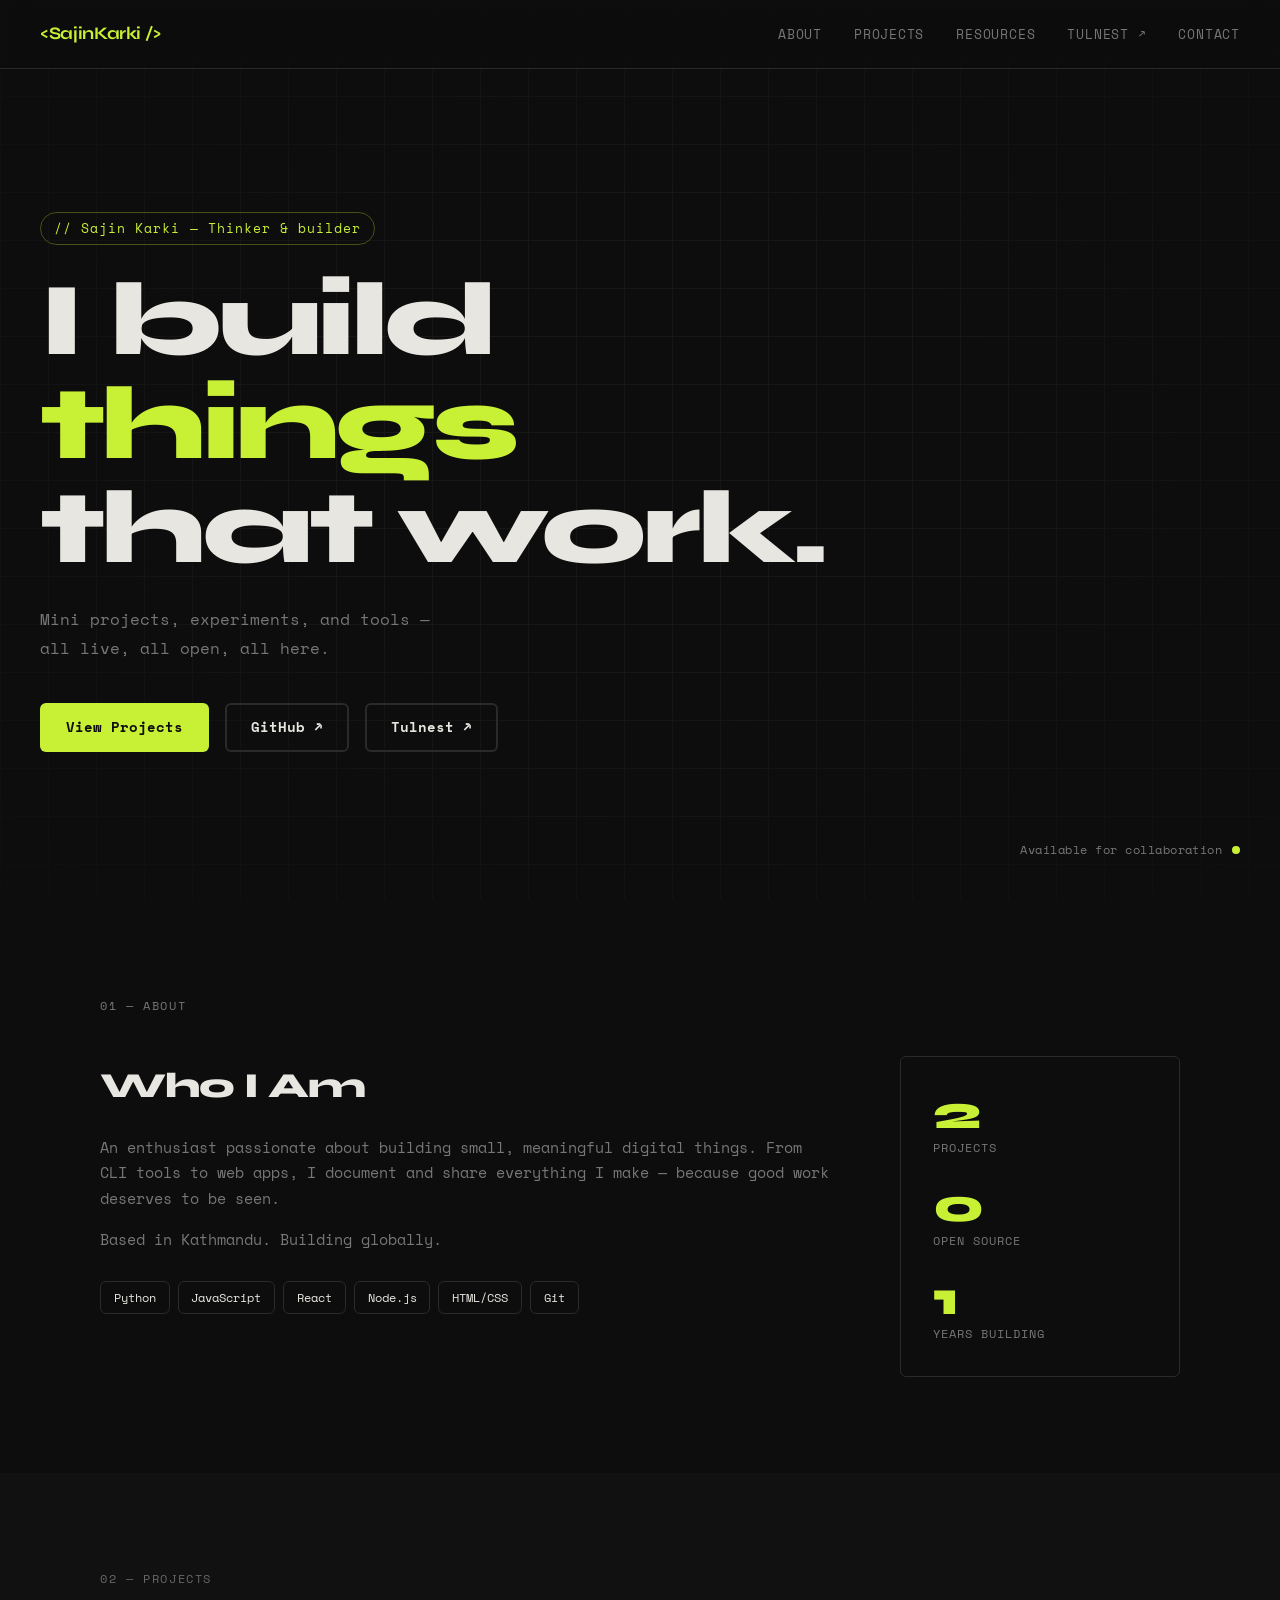
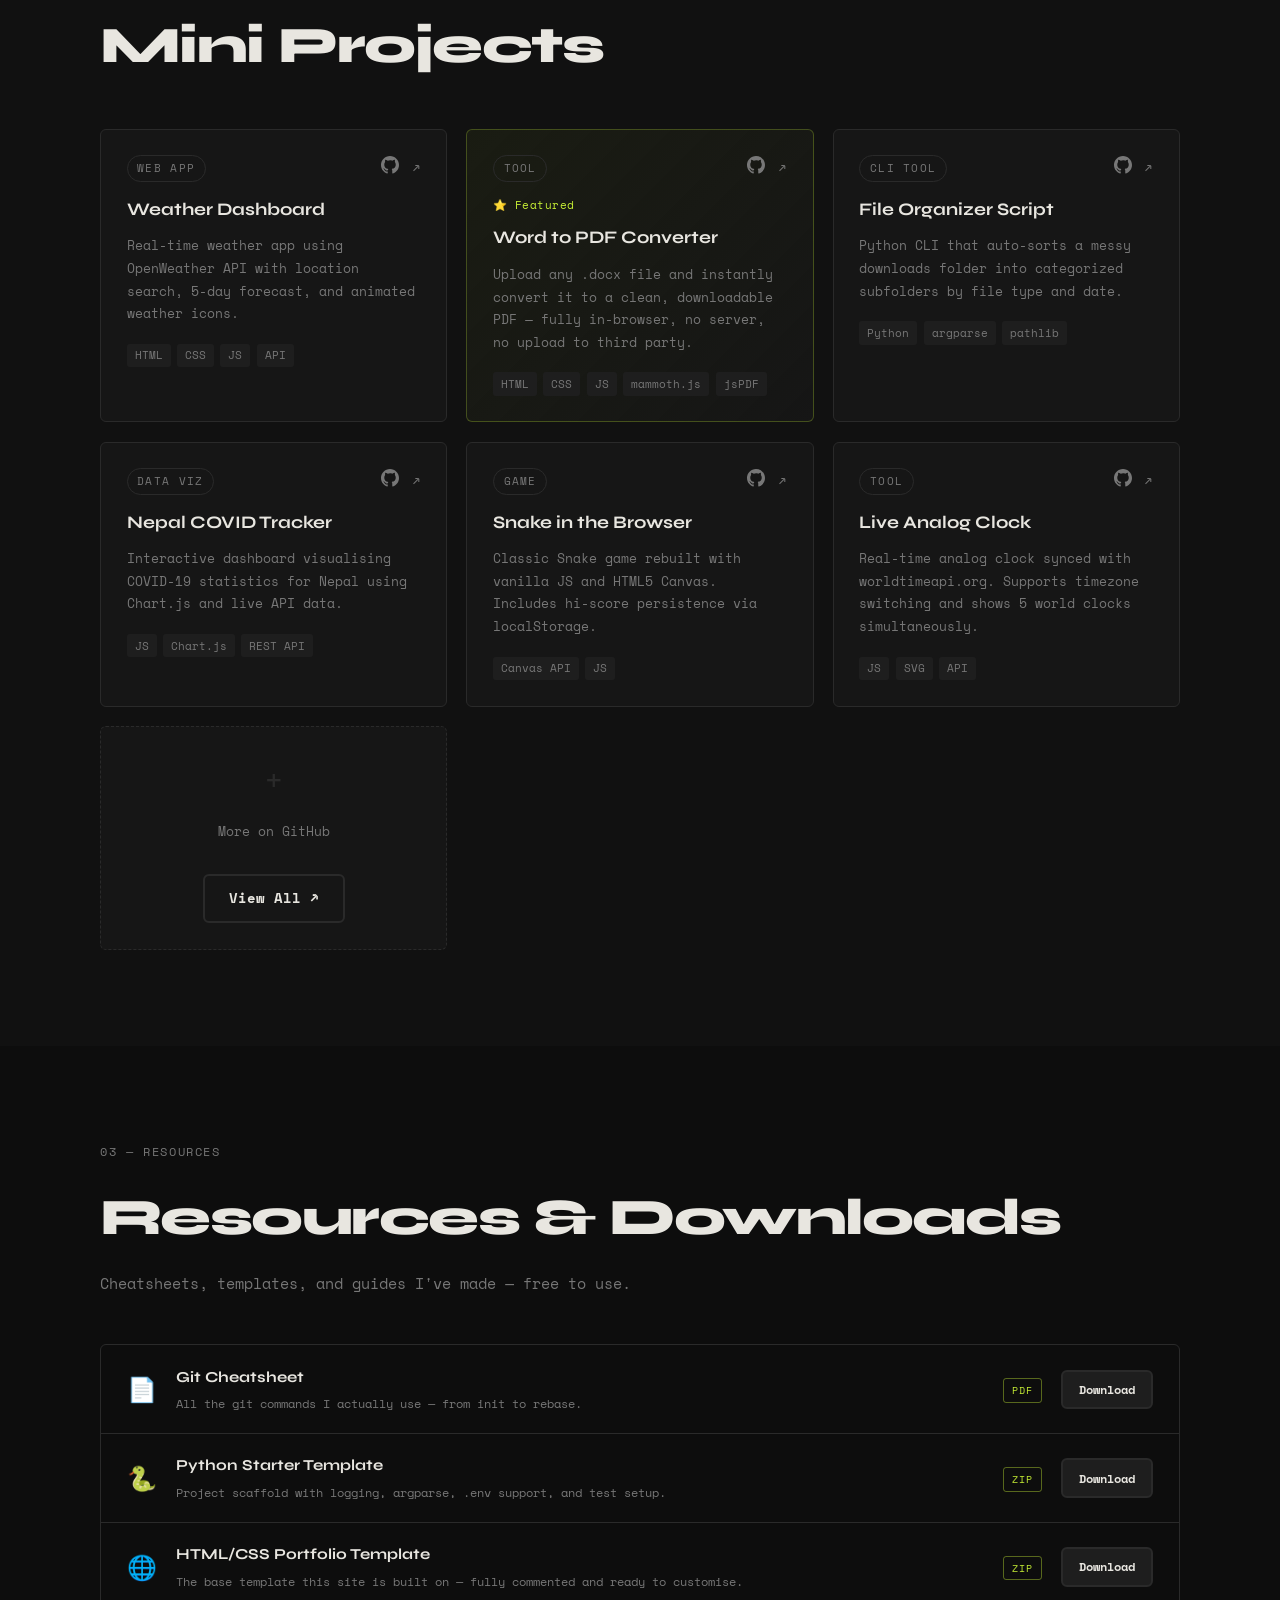
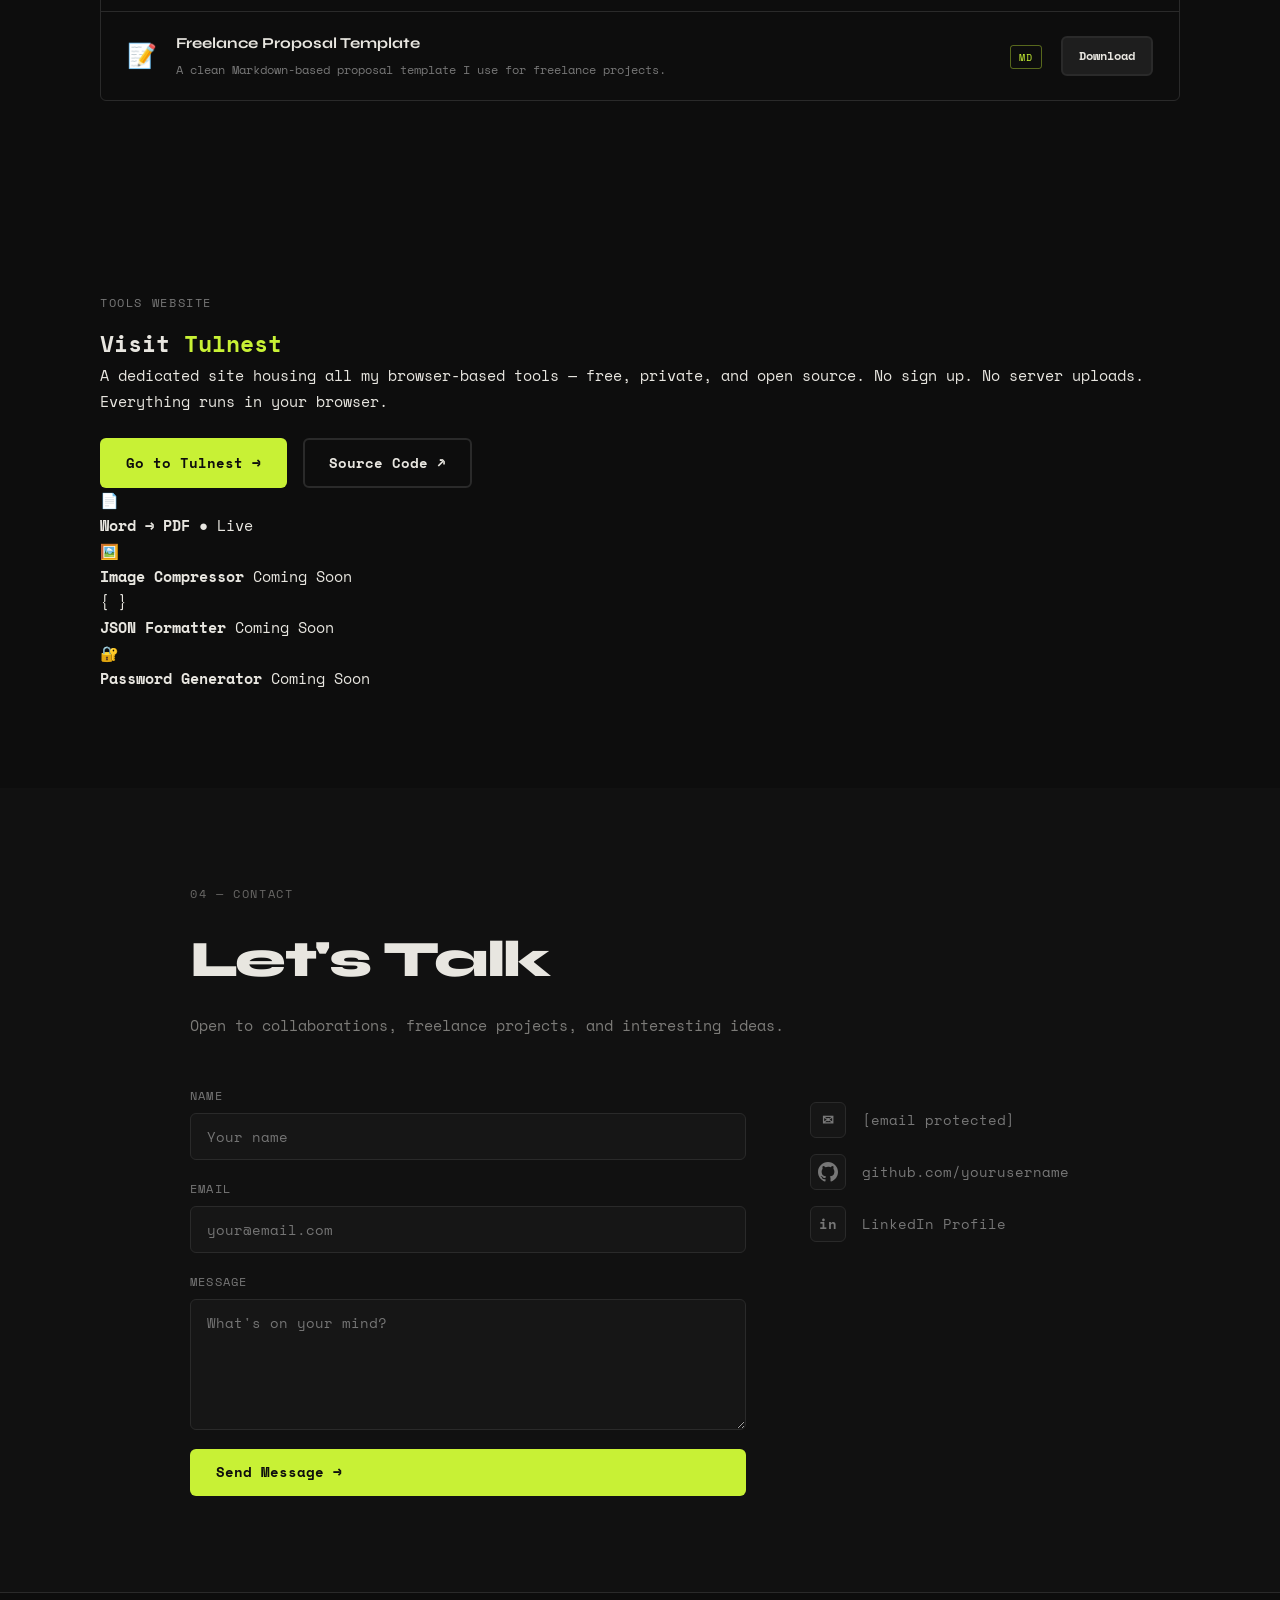
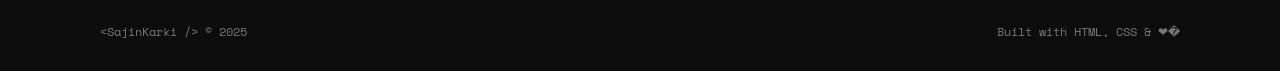
==== index.html @ 286d088d "Minor link fixes" ====
<!DOCTYPE html>
<html lang="en">
<head>
  <meta charset="UTF-8" />
  <meta name="viewport" content="width=device-width, initial-scale=1.0"/>
  <title>Sajin Karki — Dev Portfolio</title>
  <link rel="stylesheet" href="style.css"/>
  <link href="https://fonts.googleapis.com/css2?family=Space+Mono:ital,wght@0,400;0,700;1,400&family=Syne:wght@400;600;700;800&display=swap" rel="stylesheet"/>
</head>
<body>

  <!-- NAV -->
  <nav class="nav">
    <div class="nav-logo">&lt;SajinKarki /&gt;</div>
    <ul class="nav-links">
      <li><a href="#about">About</a></li>
      <li><a href="#projects">Projects</a></li>
      <li><a href="#resources">Resources</a></li>
      <li><a href="https://sajinkarki.github.io/tulnest" target="_blank">Tulnest ↗</a></li>
      <li><a href="#contact">Contact</a></li>
    </ul>
    <button class="nav-toggle" aria-label="Toggle menu">☰</button>
  </nav>

  <!-- HERO -->
  <section class="hero" id="home">
    <div class="hero-grid-bg"></div>
    <div class="hero-content">
      <span class="hero-tag">// Sajin Karki — Thinker & builder</span>
      <h1 class="hero-title">
        I build<br/>
        <span class="accent">things</span><br/>
        that work.
      </h1>
      <p class="hero-sub">
        Mini projects, experiments, and tools —<br/>
        all live, all open, all here.
      </p>
      <div class="hero-cta">
        <a href="#projects" class="btn btn-primary">View Projects</a>
        <a href="https://github.com/sajinkarki" class="btn btn-ghost" target="_blank">GitHub ↗</a>
        <a href="https://sajinkarki.github.io/tulnest" class="btn btn-ghost" target="_blank">Tulnest ↗</a>
      </div>
    </div>
    <div class="hero-badge">
      <span>Available for collaboration</span>
      <span class="dot"></span>
    </div>
  </section>

  <!-- ABOUT -->
  <section class="section" id="about">
    <div class="container">
      <div class="section-label">01 — About</div>
      <div class="about-grid">
        <div class="about-text">
          <h2>Who I Am</h2>
          <p>
            An enthusiast passionate about building small, meaningful digital things.
            From CLI tools to web apps, I document and share everything I make —
            because good work deserves to be seen.
          </p>
          <p>
            Based in Kathmandu. Building globally.
          </p>
          <div class="stack-tags">
            <span>Python</span><span>JavaScript</span><span>React</span>
            <span>Node.js</span><span>HTML/CSS</span><span>Git</span>
          </div>
        </div>
        <div class="about-stats">
          <div class="stat"><span class="stat-num" data-target="12">2</span><span>Projects</span></div>
          <div class="stat"><span class="stat-num" data-target="5">0</span><span>Open Source</span></div>
          <div class="stat"><span class="stat-num" data-target="3">1</span><span>Years Building</span></div>
        </div>
      </div>
    </div>
  </section>

  <!-- PROJECTS -->
  <section class="section section-dark" id="projects">
    <div class="container">
      <div class="section-label light">02 — Projects</div>
      <h2 class="section-title light">Mini Projects</h2>
      <div class="projects-grid">

        <!-- Weather Dashboard -->
        <div class="project-card">
          <div class="project-header">
            <span class="project-type">Web App</span>
            <div class="project-links">
              <a href="https://github.com/sajinkarki/weather-dashboard" title="GitHub" target="_blank">
                <svg width="18" height="18" fill="currentColor" viewBox="0 0 24 24"><path d="M12 0C5.37 0 0 5.37 0 12c0 5.3 3.438 9.8 8.205 11.385.6.113.82-.258.82-.577v-2.234c-3.338.726-4.033-1.416-4.033-1.416-.546-1.387-1.333-1.756-1.333-1.756-1.089-.745.083-.729.083-.729 1.205.084 1.839 1.237 1.839 1.237 1.07 1.834 2.807 1.304 3.492.997.107-.775.418-1.305.762-1.604-2.665-.305-5.467-1.334-5.467-5.931 0-1.311.469-2.381 1.236-3.221-.124-.303-.535-1.524.117-3.176 0 0 1.008-.322 3.301 1.23A11.509 11.509 0 0112 5.803c1.02.005 2.047.138 3.006.404 2.291-1.552 3.297-1.23 3.297-1.23.653 1.653.242 2.874.118 3.176.77.84 1.235 1.91 1.235 3.221 0 4.609-2.807 5.624-5.479 5.921.43.372.823 1.102.823 2.222v3.293c0 .319.192.694.801.576C20.566 21.797 24 17.3 24 12c0-6.63-5.373-12-12-12z"/></svg>
              </a>
              <a href="https://sajinkarki.github.io/tulnest/tools/weather-dashboard/" title="Live Demo on Tulnest" target="_blank">↗</a>
            </div>
          </div>
          <h3>Weather Dashboard</h3>
          <p>Real-time weather app using OpenWeather API with location search, 5-day forecast, and animated weather icons.</p>
          <div class="project-tech"><span>HTML</span><span>CSS</span><span>JS</span><span>API</span></div>
        </div>

        <!-- Word to PDF — Featured -->
        <div class="project-card featured">
          <div class="project-header">
            <span class="project-type">Tool</span>
            <div class="project-links">
              <a href="https://github.com/sajinkarki/tulnest" title="GitHub" target="_blank">
                <svg width="18" height="18" fill="currentColor" viewBox="0 0 24 24"><path d="M12 0C5.37 0 0 5.37 0 12c0 5.3 3.438 9.8 8.205 11.385.6.113.82-.258.82-.577v-2.234c-3.338.726-4.033-1.416-4.033-1.416-.546-1.387-1.333-1.756-1.333-1.756-1.089-.745.083-.729.083-.729 1.205.084 1.839 1.237 1.839 1.237 1.07 1.834 2.807 1.304 3.492.997.107-.775.418-1.305.762-1.604-2.665-.305-5.467-1.334-5.467-5.931 0-1.311.469-2.381 1.236-3.221-.124-.303-.535-1.524.117-3.176 0 0 1.008-.322 3.301 1.23A11.509 11.509 0 0112 5.803c1.02.005 2.047.138 3.006.404 2.291-1.552 3.297-1.23 3.297-1.23.653 1.653.242 2.874.118 3.176.77.84 1.235 1.91 1.235 3.221 0 4.609-2.807 5.624-5.479 5.921.43.372.823 1.102.823 2.222v3.293c0 .319.192.694.801.576C20.566 21.797 24 17.3 24 12c0-6.63-5.373-12-12-12z"/></svg>
              </a>
              <a href="https://sajinkarki.github.io/tulnest/tools/word-to-pdf/" title="Live Demo on Tulnest" target="_blank">↗</a>
            </div>
          </div>
          <div class="featured-badge">⭐ Featured</div>
          <h3>Word to PDF Converter</h3>
          <p>Upload any .docx file and instantly convert it to a clean, downloadable PDF — fully in-browser, no server, no upload to third party.</p>
          <div class="project-tech"><span>HTML</span><span>CSS</span><span>JS</span><span>mammoth.js</span><span>jsPDF</span></div>
        </div>

        <!-- File Organizer -->
        <div class="project-card">
          <div class="project-header">
            <span class="project-type">CLI Tool</span>
            <div class="project-links">
              <a href="https://github.com/sajinkarki/file-organizer" title="GitHub" target="_blank">
                <svg width="18" height="18" fill="currentColor" viewBox="0 0 24 24"><path d="M12 0C5.37 0 0 5.37 0 12c0 5.3 3.438 9.8 8.205 11.385.6.113.82-.258.82-.577v-2.234c-3.338.726-4.033-1.416-4.033-1.416-.546-1.387-1.333-1.756-1.333-1.756-1.089-.745.083-.729.083-.729 1.205.084 1.839 1.237 1.839 1.237 1.07 1.834 2.807 1.304 3.492.997.107-.775.418-1.305.762-1.604-2.665-.305-5.467-1.334-5.467-5.931 0-1.311.469-2.381 1.236-3.221-.124-.303-.535-1.524.117-3.176 0 0 1.008-.322 3.301 1.23A11.509 11.509 0 0112 5.803c1.02.005 2.047.138 3.006.404 2.291-1.552 3.297-1.23 3.297-1.23.653 1.653.242 2.874.118 3.176.77.84 1.235 1.91 1.235 3.221 0 4.609-2.807 5.624-5.479 5.921.43.372.823 1.102.823 2.222v3.293c0 .319.192.694.801.576C20.566 21.797 24 17.3 24 12c0-6.63-5.373-12-12-12z"/></svg>
              </a>
              <a href="https://github.com/sajinkarki/file-organizer" title="View on GitHub" target="_blank">↗</a>
            </div>
          </div>
          <h3>File Organizer Script</h3>
          <p>Python CLI that auto-sorts a messy downloads folder into categorized subfolders by file type and date.</p>
          <div class="project-tech"><span>Python</span><span>argparse</span><span>pathlib</span></div>
        </div>

        <!-- Nepal COVID Tracker -->
        <div class="project-card">
          <div class="project-header">
            <span class="project-type">Data Viz</span>
            <div class="project-links">
              <a href="https://github.com/sajinkarki/nepal-covid-tracker" title="GitHub" target="_blank">
                <svg width="18" height="18" fill="currentColor" viewBox="0 0 24 24"><path d="M12 0C5.37 0 0 5.37 0 12c0 5.3 3.438 9.8 8.205 11.385.6.113.82-.258.82-.577v-2.234c-3.338.726-4.033-1.416-4.033-1.416-.546-1.387-1.333-1.756-1.333-1.756-1.089-.745.083-.729.083-.729 1.205.084 1.839 1.237 1.839 1.237 1.07 1.834 2.807 1.304 3.492.997.107-.775.418-1.305.762-1.604-2.665-.305-5.467-1.334-5.467-5.931 0-1.311.469-2.381 1.236-3.221-.124-.303-.535-1.524.117-3.176 0 0 1.008-.322 3.301 1.23A11.509 11.509 0 0112 5.803c1.02.005 2.047.138 3.006.404 2.291-1.552 3.297-1.23 3.297-1.23.653 1.653.242 2.874.118 3.176.77.84 1.235 1.91 1.235 3.221 0 4.609-2.807 5.624-5.479 5.921.43.372.823 1.102.823 2.222v3.293c0 .319.192.694.801.576C20.566 21.797 24 17.3 24 12c0-6.63-5.373-12-12-12z"/></svg>
              </a>
              <a href="https://sajinkarki.github.io/tulnest/tools/nepal-covid-tracker/" title="Live Demo on Tulnest" target="_blank">↗</a>
            </div>
          </div>
          <h3>Nepal COVID Tracker</h3>
          <p>Interactive dashboard visualising COVID-19 statistics for Nepal using Chart.js and live API data.</p>
          <div class="project-tech"><span>JS</span><span>Chart.js</span><span>REST API</span></div>
        </div>

        <!-- Snake Game -->
        <div class="project-card">
          <div class="project-header">
            <span class="project-type">Game</span>
            <div class="project-links">
              <a href="https://github.com/sajinkarki/snake-game" title="GitHub" target="_blank">
                <svg width="18" height="18" fill="currentColor" viewBox="0 0 24 24"><path d="M12 0C5.37 0 0 5.37 0 12c0 5.3 3.438 9.8 8.205 11.385.6.113.82-.258.82-.577v-2.234c-3.338.726-4.033-1.416-4.033-1.416-.546-1.387-1.333-1.756-1.333-1.756-1.089-.745.083-.729.083-.729 1.205.084 1.839 1.237 1.839 1.237 1.07 1.834 2.807 1.304 3.492.997.107-.775.418-1.305.762-1.604-2.665-.305-5.467-1.334-5.467-5.931 0-1.311.469-2.381 1.236-3.221-.124-.303-.535-1.524.117-3.176 0 0 1.008-.322 3.301 1.23A11.509 11.509 0 0112 5.803c1.02.005 2.047.138 3.006.404 2.291-1.552 3.297-1.23 3.297-1.23.653 1.653.242 2.874.118 3.176.77.84 1.235 1.91 1.235 3.221 0 4.609-2.807 5.624-5.479 5.921.43.372.823 1.102.823 2.222v3.293c0 .319.192.694.801.576C20.566 21.797 24 17.3 24 12c0-6.63-5.373-12-12-12z"/></svg>
              </a>
              <a href="https://sajinkarki.github.io/tulnest/tools/snake-game/" title="Play on Tulnest" target="_blank">↗</a>
            </div>
          </div>
          <h3>Snake in the Browser</h3>
          <p>Classic Snake game rebuilt with vanilla JS and HTML5 Canvas. Includes hi-score persistence via localStorage.</p>
          <div class="project-tech"><span>Canvas API</span><span>JS</span></div>
        </div>

        <!-- Live Clock -->
        <div class="project-card">
          <div class="project-header">
            <span class="project-type">Tool</span>
            <div class="project-links">
              <a href="https://github.com/sajinkarki/tulnest" title="GitHub" target="_blank">
                <svg width="18" height="18" fill="currentColor" viewBox="0 0 24 24"><path d="M12 0C5.37 0 0 5.37 0 12c0 5.3 3.438 9.8 8.205 11.385.6.113.82-.258.82-.577v-2.234c-3.338.726-4.033-1.416-4.033-1.416-.546-1.387-1.333-1.756-1.333-1.756-1.089-.745.083-.729.083-.729 1.205.084 1.839 1.237 1.839 1.237 1.07 1.834 2.807 1.304 3.492.997.107-.775.418-1.305.762-1.604-2.665-.305-5.467-1.334-5.467-5.931 0-1.311.469-2.381 1.236-3.221-.124-.303-.535-1.524.117-3.176 0 0 1.008-.322 3.301 1.23A11.509 11.509 0 0112 5.803c1.02.005 2.047.138 3.006.404 2.291-1.552 3.297-1.23 3.297-1.23.653 1.653.242 2.874.118 3.176.77.84 1.235 1.91 1.235 3.221 0 4.609-2.807 5.624-5.479 5.921.43.372.823 1.102.823 2.222v3.293c0 .319.192.694.801.576C20.566 21.797 24 17.3 24 12c0-6.63-5.373-12-12-12z"/></svg>
              </a>
              <a href="https://sajinkarki.github.io/tulnest/tools/live-clock/" title="Live Demo on Tulnest" target="_blank">↗</a>
            </div>
          </div>
          <h3>Live Analog Clock</h3>
          <p>Real-time analog clock synced with worldtimeapi.org. Supports timezone switching and shows 5 world clocks simultaneously.</p>
          <div class="project-tech"><span>JS</span><span>SVG</span><span>API</span></div>
        </div>

        <!-- More on GitHub -->
        <div class="project-card add-card">
          <span>+</span>
          <p>More on GitHub</p>
          <a href="https://github.com/sajinkarki" class="btn btn-ghost" target="_blank">View All ↗</a>
        </div>

      </div>
    </div>
  </section>

  <!-- RESOURCES -->
  <section class="section" id="resources">
    <div class="container">
      <div class="section-label">03 — Resources</div>
      <h2 class="section-title">Resources & Downloads</h2>
      <p class="section-desc">Cheatsheets, templates, and guides I've made — free to use.</p>
      <div class="resources-list">

        <div class="resource-row">
          <div class="resource-icon">📄</div>
          <div class="resource-info">
            <h4>Git Cheatsheet</h4>
            <p>All the git commands I actually use — from init to rebase.</p>
          </div>
          <div class="resource-meta"><span class="badge">PDF</span></div>
          <a href="resources/git-cheatsheet.pdf" class="btn btn-sm" download>Download</a>
        </div>

        <div class="resource-row">
          <div class="resource-icon">🐍</div>
          <div class="resource-info">
            <h4>Python Starter Template</h4>
            <p>Project scaffold with logging, argparse, .env support, and test setup.</p>
          </div>
          <div class="resource-meta"><span class="badge">ZIP</span></div>
          <a href="resources/python-starter.zip" class="btn btn-sm" download>Download</a>
        </div>

        <div class="resource-row">
          <div class="resource-icon">🌐</div>
          <div class="resource-info">
            <h4>HTML/CSS Portfolio Template</h4>
            <p>The base template this site is built on — fully commented and ready to customise.</p>
          </div>
          <div class="resource-meta"><span class="badge">ZIP</span></div>
          <a href="resources/portfolio-template.zip" class="btn btn-sm" download>Download</a>
        </div>

        <div class="resource-row">
          <div class="resource-icon">📝</div>
          <div class="resource-info">
            <h4>Freelance Proposal Template</h4>
            <p>A clean Markdown-based proposal template I use for freelance projects.</p>
          </div>
          <div class="resource-meta"><span class="badge">MD</span></div>
          <a href="resources/proposal-template.md" class="btn btn-sm" download>Download</a>
        </div>

      </div>
    </div>
  </section>

  <!-- TULNEST BANNER -->
  <section class="section tulnest-banner">
    <div class="container">
      <div class="tulnest-inner">
        <div class="tulnest-text">
          <div class="section-label">Tools Website</div>
          <h2>Visit <span class="accent">Tulnest</span></h2>
          <p>A dedicated site housing all my browser-based tools — free, private, and open source. No sign up. No server uploads. Everything runs in your browser.</p>
          <div style="display:flex; gap:1rem; flex-wrap:wrap; margin-top:1.5rem;">
            <a href="https://sajinkarki.github.io/tulnest" class="btn btn-primary" target="_blank">Go to Tulnest →</a>
            <a href="https://github.com/sajinkarki/tulnest" class="btn btn-ghost" target="_blank">Source Code ↗</a>
          </div>
        </div>
        <div class="tulnest-tools">
          <div class="mini-tool-card live">
            <span>📄</span>
            <div>
              <strong>Word → PDF</strong>
              <span class="live-dot">● Live</span>
            </div>
          </div>
          <div class="mini-tool-card soon">
            <span>🖼️</span>
            <div>
              <strong>Image Compressor</strong>
              <span class="soon-dot">Coming Soon</span>
            </div>
          </div>
          <div class="mini-tool-card soon">
            <span>{ }</span>
            <div>
              <strong>JSON Formatter</strong>
              <span class="soon-dot">Coming Soon</span>
            </div>
          </div>
          <div class="mini-tool-card soon">
            <span>🔐</span>
            <div>
              <strong>Password Generator</strong>
              <span class="soon-dot">Coming Soon</span>
            </div>
          </div>
        </div>
      </div>
    </div>
  </section>

  <!-- CONTACT -->

  <section class="section section-dark" id="contact">
    <div class="container contact-wrap">
      <div class="section-label light">04 — Contact</div>
      <h2 class="section-title light">Let's Talk</h2>
      <p class="section-desc light">Open to collaborations, freelance projects, and interesting ideas.</p>
      <div class="contact-grid">
        <form class="contact-form" action="https://formspree.io/f/xkoqkopp" method="POST" id="contactForm">
          <input type="hidden" name="_subject" value="New message from Sajin Karki's Portfolio" />
          <div class="form-group">
            <label>Name</label>
            <input type="text" name="name" placeholder="Your name" required />
          </div>
          <div class="form-group">
            <label>Email</label>
            <input type="email" name="email" placeholder="your@email.com" required />
          </div>
          <div class="form-group">
            <label>Message</label>
            <textarea rows="5" name="message" placeholder="What's on your mind?" required></textarea>
          </div>
          <button type="submit" class="btn btn-primary">Send Message →</button>
        </form>
        <div class="contact-links">
          <a href="/cdn-cgi/l/email-protection#91e8fee4d1f4e9f0fce1fdf4bff2fefc" class="contact-link">
            <span class="contact-link-icon">✉</span>
            <span><span class="__cf_email__" data-cfemail="6b12041e2b0e130a061b070e45080406">[email&#160;protected]</span></span>
          </a>
          <a href="https://github.com/yourusername" class="contact-link" target="_blank">
            <span class="contact-link-icon">
              <svg width="20" height="20" fill="currentColor" viewBox="0 0 24 24"><path d="M12 0C5.37 0 0 5.37 0 12c0 5.3 3.438 9.8 8.205 11.385.6.113.82-.258.82-.577v-2.234c-3.338.726-4.033-1.416-4.033-1.416-.546-1.387-1.333-1.756-1.333-1.756-1.089-.745.083-.729.083-.729 1.205.084 1.839 1.237 1.839 1.237 1.07 1.834 2.807 1.304 3.492.997.107-.775.418-1.305.762-1.604-2.665-.305-5.467-1.334-5.467-5.931 0-1.311.469-2.381 1.236-3.221-.124-.303-.535-1.524.117-3.176 0 0 1.008-.322 3.301 1.23A11.509 11.509 0 0112 5.803c1.02.005 2.047.138 3.006.404 2.291-1.552 3.297-1.23 3.297-1.23.653 1.653.242 2.874.118 3.176.77.84 1.235 1.91 1.235 3.221 0 4.609-2.807 5.624-5.479 5.921.43.372.823 1.102.823 2.222v3.293c0 .319.192.694.801.576C20.566 21.797 24 17.3 24 12c0-6.63-5.373-12-12-12z"/></svg>
            </span>
            <span>github.com/yourusername</span>
          </a>
          <a href="https://linkedin.com/in/yourusername" class="contact-link" target="_blank">
            <span class="contact-link-icon">in</span>
            <span>LinkedIn Profile</span>
          </a>
        </div>
      </div>
    </div>
  </section>

  <!-- FOOTER -->
  <footer class="footer">
    <div class="container footer-inner">
      <span>&lt;SajinKarki /&gt; © 2025</span>
      <span>Built with HTML, CSS & ❤�
---- style.css ----
/* ===========================
   TOKENS & RESET
=========================== */
:root {
  --bg: #0d0d0d;
  --bg2: #111;
  --surface: #161616;
  --surface2: #1e1e1e;
  --border: #2a2a2a;
  --text: #e8e6e0;
  --muted: #777;
  --accent: #c8f135;      /* electric lime */
  --accent2: #f13568;     /* hot pink for contrast */
  --font-display: 'Syne', sans-serif;
  --font-mono: 'Space Mono', monospace;
  --radius: 6px;
  --transition: 0.22s cubic-bezier(0.4, 0, 0.2, 1);
}

*, *::before, *::after { box-sizing: border-box; margin: 0; padding: 0; }

html { scroll-behavior: smooth; }

body {
  background: var(--bg);
  color: var(--text);
  font-family: var(--font-mono);
  font-size: 15px;
  line-height: 1.7;
  overflow-x: hidden;
}

a { color: inherit; text-decoration: none; }
img { max-width: 100%; }

/* ===========================
   NAV
=========================== */
.nav {
  position: fixed; top: 0; left: 0; right: 0; z-index: 100;
  display: flex; align-items: center; justify-content: space-between;
  padding: 1.2rem 2.5rem;
  background: rgba(13,13,13,0.85);
  backdrop-filter: blur(14px);
  border-bottom: 1px solid var(--border);
}

.nav-logo {
  font-family: var(--font-display);
  font-size: 1.1rem;
  font-weight: 700;
  color: var(--accent);
  letter-spacing: -0.02em;
}

.nav-links {
  display: flex; gap: 2rem; list-style: none;
}
.nav-links a {
  font-size: 0.82rem;
  color: var(--muted);
  letter-spacing: 0.06em;
  text-transform: uppercase;
  transition: color var(--transition);
}
.nav-links a:hover { color: var(--accent); }

.nav-toggle {
  display: none;
  background: none; border: none;
  color: var(--text); font-size: 1.4rem; cursor: pointer;
}

/* ===========================
   BUTTONS
=========================== */
.btn {
  display: inline-flex; align-items: center; gap: 0.4rem;
  padding: 0.7rem 1.5rem;
  border-radius: var(--radius);
  font-family: var(--font-mono);
  font-size: 0.85rem;
  font-weight: 700;
  cursor: pointer;
  transition: all var(--transition);
  border: 2px solid transparent;
}

.btn-primary {
  background: var(--accent);
  color: #0d0d0d;
}
.btn-primary:hover {
  background: transparent;
  border-color: var(--accent);
  color: var(--accent);
}

.btn-ghost {
  background: transparent;
  border-color: var(--border);
  color: var(--text);
}
.btn-ghost:hover {
  border-color: var(--accent);
  color: var(--accent);
}

.btn-sm {
  padding: 0.45rem 1rem;
  font-size: 0.78rem;
  background: var(--surface2);
  border-color: var(--border);
  color: var(--text);
}
.btn-sm:hover {
  border-color: var(--accent);
  color: var(--accent);
}

/* ===========================
   HERO
=========================== */
.hero {
  min-height: 100vh;
  display: flex; align-items: center;
  padding: 8rem 2.5rem 4rem;
  position: relative;
  overflow: hidden;
}

.hero-grid-bg {
  position: absolute; inset: 0;
  background-image:
    linear-gradient(var(--border) 1px, transparent 1px),
    linear-gradient(90deg, var(--border) 1px, transparent 1px);
  background-size: 48px 48px;
  opacity: 0.35;
  mask-image: radial-gradient(ellipse 80% 80% at 50% 50%, black 30%, transparent 100%);
}

.hero-content {
  max-width: 800px;
  animation: fadeUp 0.9s ease both;
}

.hero-tag {
  display: inline-block;
  font-size: 0.82rem;
  color: var(--accent);
  letter-spacing: 0.08em;
  margin-bottom: 1.5rem;
  padding: 0.3rem 0.8rem;
  border: 1px solid rgba(200,241,53,0.3);
  border-radius: 999px;
}

.hero-title {
  font-family: var(--font-display);
  font-size: clamp(3rem, 9vw, 6.5rem);
  font-weight: 800;
  line-height: 1.0;
  letter-spacing: -0.04em;
  margin-bottom: 1.5rem;
}

.accent { color: var(--accent); }

.hero-sub {
  font-size: 1rem;
  color: var(--muted);
  margin-bottom: 2.5rem;
  line-height: 1.8;
}

.hero-cta { display: flex; gap: 1rem; flex-wrap: wrap; }

.hero-badge {
  position: absolute; bottom: 2.5rem; right: 2.5rem;
  display: flex; align-items: center; gap: 0.6rem;
  font-size: 0.75rem; color: var(--muted);
  letter-spacing: 0.04em;
  animation: fadeUp 1.2s ease both;
}

.dot {
  width: 8px; height: 8px; border-radius: 50%;
  background: var(--accent);
  animation: pulse 2s infinite;
}

/* ===========================
   SECTIONS
=========================== */
.section { padding: 6rem 2.5rem; }
.section-dark { background: var(--bg2); }
.container { max-width: 1080px; margin: 0 auto; }

.section-label {
  font-size: 0.72rem;
  letter-spacing: 0.14em;
  text-transform: uppercase;
  color: var(--muted);
  margin-bottom: 0.8rem;
}
.section-label.light { color: rgba(232,230,224,0.4); }

.section-title {
  font-family: var(--font-display);
  font-size: clamp(2rem, 5vw, 3.2rem);
  font-weight: 800;
  letter-spacing: -0.03em;
  margin-bottom: 0.6rem;
}
.section-title.light { color: var(--text); }

.section-desc {
  color: var(--muted);
  margin-bottom: 3rem;
}
.section-desc.light { color: rgba(232,230,224,0.5); }

/* ===========================
   ABOUT
=========================== */
.about-grid {
  display: grid;
  grid-template-columns: 1fr 280px;
  gap: 4rem;
  align-items: start;
  margin-top: 2.5rem;
}

.about-text h2 {
  font-family: var(--font-display);
  font-size: 2.2rem; font-weight: 800;
  letter-spacing: -0.03em;
  margin-bottom: 1.2rem;
}

.about-text p {
  color: var(--muted);
  margin-bottom: 1rem;
}

.stack-tags {
  display: flex; flex-wrap: wrap; gap: 0.5rem;
  margin-top: 1.8rem;
}
.stack-tags span {
  padding: 0.3rem 0.8rem;
  border: 1px solid var(--border);
  border-radius: var(--radius);
  font-size: 0.78rem;
  color: var(--text);
  transition: border-color var(--transition), color var(--transition);
}
.stack-tags span:hover { border-color: var(--accent); color: var(--accent); }

.about-stats {
  display: flex; flex-direction: column; gap: 1.5rem;
  padding: 2rem;
  border: 1px solid var(--border);
  border-radius: var(--radius);
}

.stat {
  display: flex; flex-direction: column;
}

.stat-num {
  font-family: var(--font-display);
  font-size: 3rem;
  font-weight: 800;
  color: var(--accent);
  line-height: 1;
}

.stat span:last-child {
  font-size: 0.78rem;
  color: var(--muted);
  text-transform: uppercase;
  letter-spacing: 0.08em;
}

/* ===========================
   PROJECTS
=========================== */
.projects-grid {
  display: grid;
  grid-template-columns: repeat(3, 1fr);
  gap: 1.2rem;
  margin-top: 2.5rem;
}

.project-card {
  background: var(--surface);
  border: 1px solid var(--border);
  border-radius: var(--radius);
  padding: 1.6rem;
  transition: border-color var(--transition), transform var(--transition);
  position: relative;
  overflow: hidden;
}

.project-card::before {
  content: '';
  position: absolute; inset: 0;
  background: linear-gradient(135deg, rgba(200,241,53,0.04) 0%, transparent 60%);
  opacity: 0;
  transition: opacity var(--transition);
}

.project-card:hover {
  border-color: rgba(200,241,53,0.35);
  transform: translateY(-3px);
}
.project-card:hover::before { opacity: 1; }

.project-card.featured {
  border-color: rgba(200,241,53,0.25);
  background: linear-gradient(135deg, rgba(200,241,53,0.05), var(--surface));
}

.featured-badge {
  font-size: 0.7rem;
  color: var(--accent);
  margin-bottom: 0.6rem;
  letter-spacing: 0.04em;
}

.project-header {
  display: flex; justify-content: space-between; align-items: center;
  margin-bottom: 0.8rem;
}

.project-type {
  font-size: 0.68rem;
  text-transform: uppercase;
  letter-spacing: 0.12em;
  color: var(--muted);
  padding: 0.2rem 0.6rem;
  border: 1px solid var(--border);
  border-radius: 999px;
}

.project-links {
  display: flex; gap: 0.8rem;
  color: var(--muted);
}
.project-links a { font-size: 0.9rem; transition: color var(--transition); }
.project-links a:hover { color: var(--accent); }

.project-card h3 {
  font-family: var(--font-display);
  font-size: 1.1rem;
  font-weight: 700;
  margin-bottom: 0.6rem;
}

.project-card p {
  font-size: 0.83rem;
  color: var(--muted);
  line-height: 1.7;
  margin-bottom: 1.2rem;
}

.project-tech {
  display: flex; flex-wrap: wrap; gap: 0.4rem;
}
.project-tech span {
  font-size: 0.68rem;
  padding: 0.15rem 0.5rem;
  background: var(--surface2);
  border-radius: 3px;
  color: var(--muted);
}

.add-card {
  display: flex; flex-direction: column;
  align-items: center; justify-content: center;
  gap: 0.8rem; min-height: 180px;
  border-style: dashed;
  cursor: default;
}
.add-card span { font-size: 2rem; color: var(--border); }
.add-card p { font-size: 0.82rem; color: var(--muted); }

/* ===========================
   RESOURCES
=========================== */
.resources-list {
  display: flex; flex-direction: column; gap: 0;
  border: 1px solid var(--border);
  border-radius: var(--radius);
  overflow: hidden;
  margin-top: 2rem;
}

.resource-row {
  display: flex; align-items: center; gap: 1.2rem;
  padding: 1.2rem 1.6rem;
  border-bottom: 1px solid var(--border);
  transition: background var(--transition);
}
.resource-row:last-child { border-bottom: none; }
.resource-row:hover { background: var(--surface); }

.resource-icon { font-size: 1.5rem; flex-shrink: 0; }

.resource-info { flex: 1; }
.resource-info h4 {
  font-family: var(--font-display);
  font-size: 0.95rem; font-weight: 700;
  margin-bottom: 0.15rem;
}
.resource-info p { font-size: 0.78rem; color: var(--muted); }

.resource-meta { margin-left: auto; }
.badge {
  font-size: 0.65rem;
  text-transform: uppercase;
  letter-spacing: 0.1em;
  color: var(--accent);
  padding: 0.2rem 0.5rem;
  border: 1px solid rgba(200,241,53,0.4);
  border-radius: 3px;
}

/* ===========================
   CONTACT
=========================== */
.contact-wrap { max-width: 900px; }

.contact-grid {
  display: grid;
  grid-template-columns: 1fr 280px;
  gap: 4rem;
  margin-top: 2.5rem;
  align-items: start;
}

.contact-form { display: flex; flex-direction: column; gap: 1.2rem; }

.form-group { display: flex; flex-direction: column; gap: 0.4rem; }
.form-group label {
  font-size: 0.75rem;
  text-transform: uppercase;
  letter-spacing: 0.1em;
  color: var(--muted);
}

.form-group input, .form-group textarea {
  background: var(--surface);
  border: 1px solid var(--border);
  border-radius: var(--radius);
  color: var(--text);
  font-family: var(--font-mono);
  font-size: 0.88rem;
  padding: 0.75rem 1rem;
  transition: border-color var(--transition);
  resize: vertical;
}
.form-group input:focus, .form-group textarea:focus {
  outline: none;
  border-color: var(--accent);
}

.contact-links {
  display: flex; flex-direction: column; gap: 1rem;
  padding-top: 1rem;
}

.contact-link {
  display: flex; align-items: center; gap: 1rem;
  color: var(--muted);
  font-size: 0.85rem;
  transition: color var(--transition);
}
.contact-link:hover { color: var(--accent); }

.contact-link-icon {
  width: 36px; height: 36px;
  background: var(--surface);
  border: 1px solid var(--border);
  border-radius: var(--radius);
  display: flex; align-items: center; justify-content: center;
  font-size: 0.9rem; font-weight: 700;
  flex-shrink: 0;
  transition: border-color var(--transition);
}
.contact-link:hover .contact-link-icon { border-color: var(--accent); }

/* ===========================
   FOOTER
=========================== */
.footer {
  padding: 1.8rem 2.5rem;
  border-top: 1px solid var(--border);
}

.footer-inner {
  display: flex;
  justify-content: space-between;
  align-items: center;
  font-size: 0.78rem;
  color: var(--muted);
}

.footer-inner a:hover { color: var(--accent); }

/* ===========================
   ANIMATIONS
=========================== */
@keyframes fadeUp {
  from { opacity: 0; transform: translateY(24px); }
  to   { opacity: 1; transform: translateY(0); }
}

@keyframes pulse {
  0%, 100% { opacity: 1; transform: scale(1); }
  50%       { opacity: 0.5; transform: scale(1.4); }
}

.reveal {
  opacity: 0; transform: translateY(20px);
  transition: opacity 0.6s ease, transform 0.6s ease;
}
.reveal.visible { opacity: 1; transform: none; }

/* ===========================
   RESPONSIVE
=========================== */
@media (max-width: 900px) {
  .projects-grid { grid-template-columns: repeat(2, 1fr); }
  .about-grid { grid-template-columns: 1fr; }
  .contact-grid { grid-template-columns: 1fr; }
}

@media (max-width: 600px) {
  .nav { padding: 1rem 1.2rem; }
  .nav-links { display: none; }
  .nav-links.open {
    display: flex; flex-direction: column;
    position: fixed; inset: 0; top: 60px;
    background: var(--bg2);
    align-items: center; justify-content: center;
    gap: 2rem; z-index: 99;
  }
  .nav-links.open a { font-size: 1.2rem; }
  .nav-toggle { display: block; }
  .hero { padding: 7rem 1.2rem 3rem; }
  .section { padding: 4rem 1.2rem; }
  .projects-grid { grid-template-columns: 1fr; }
  .resource-row { flex-wrap: wrap; gap: 0.6rem; }
  .footer-inner { flex-direction: column; gap: 0.5rem; text-align: center; }
}
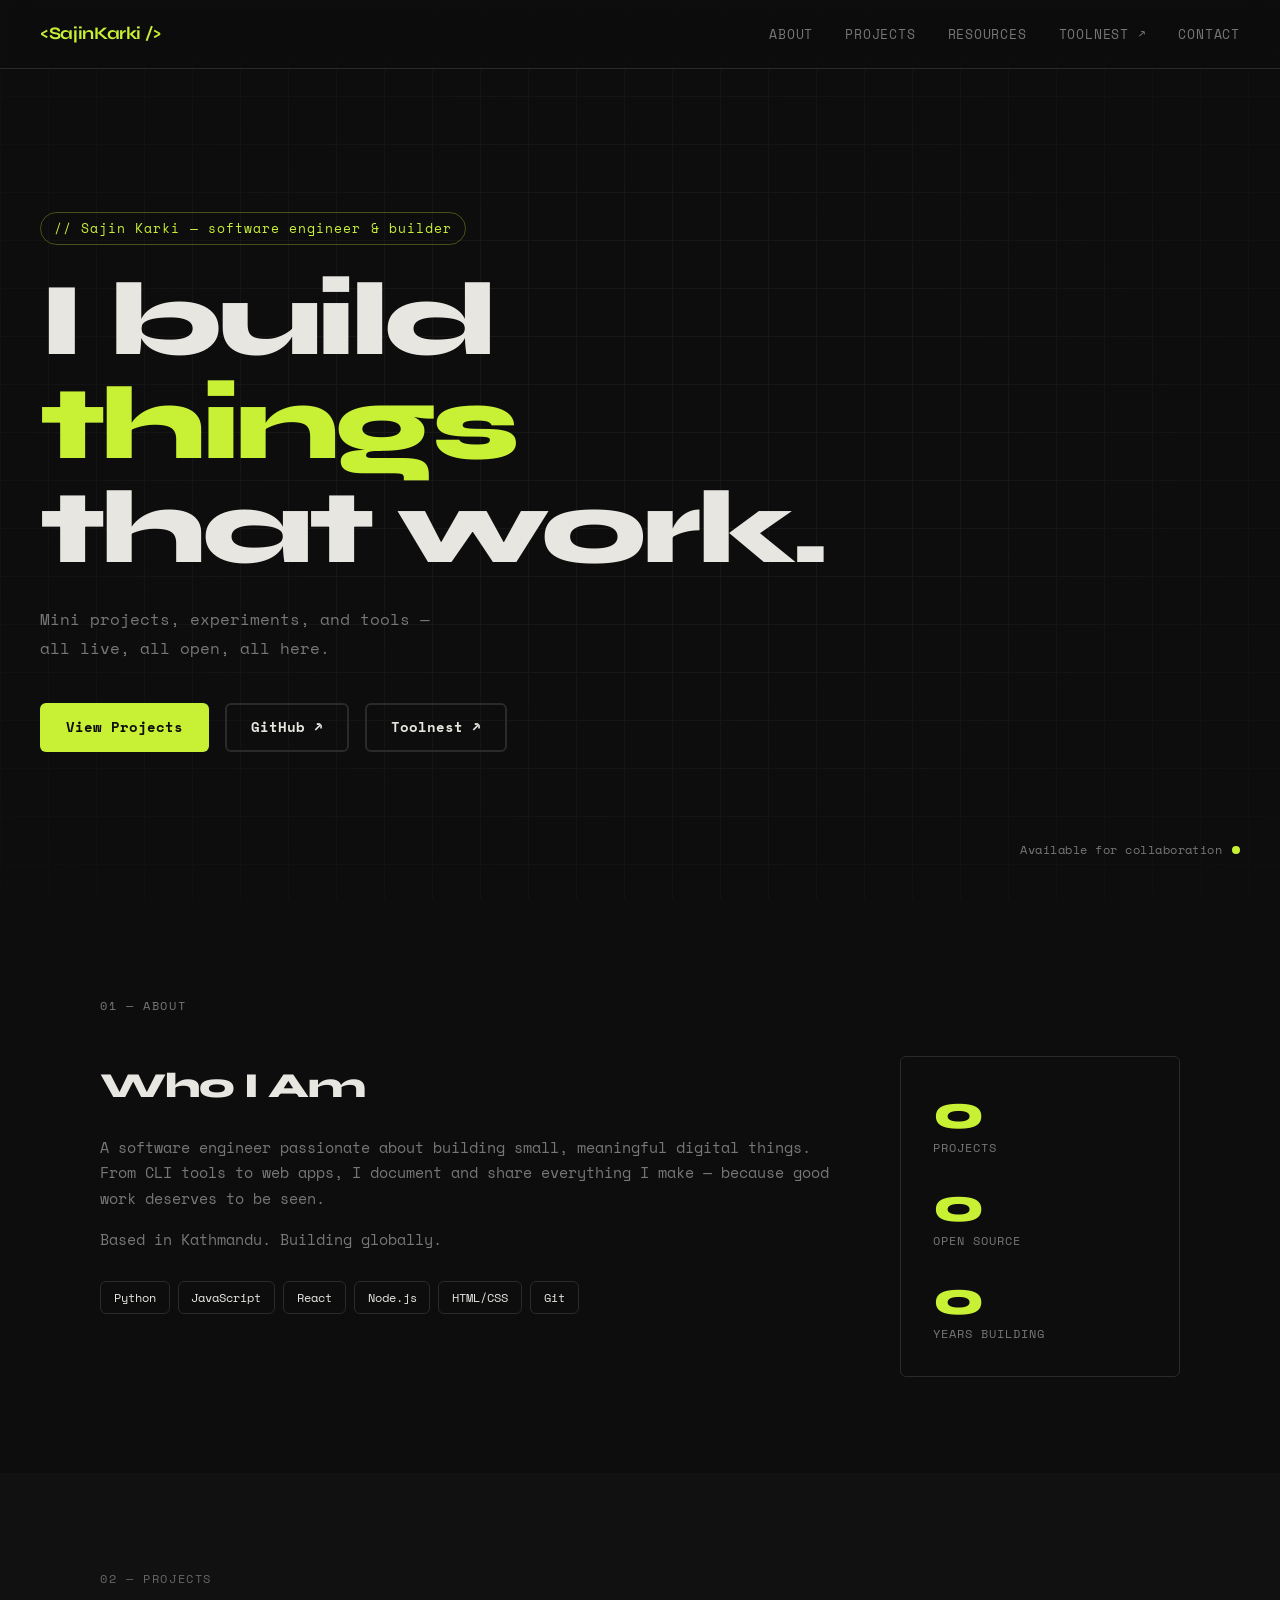
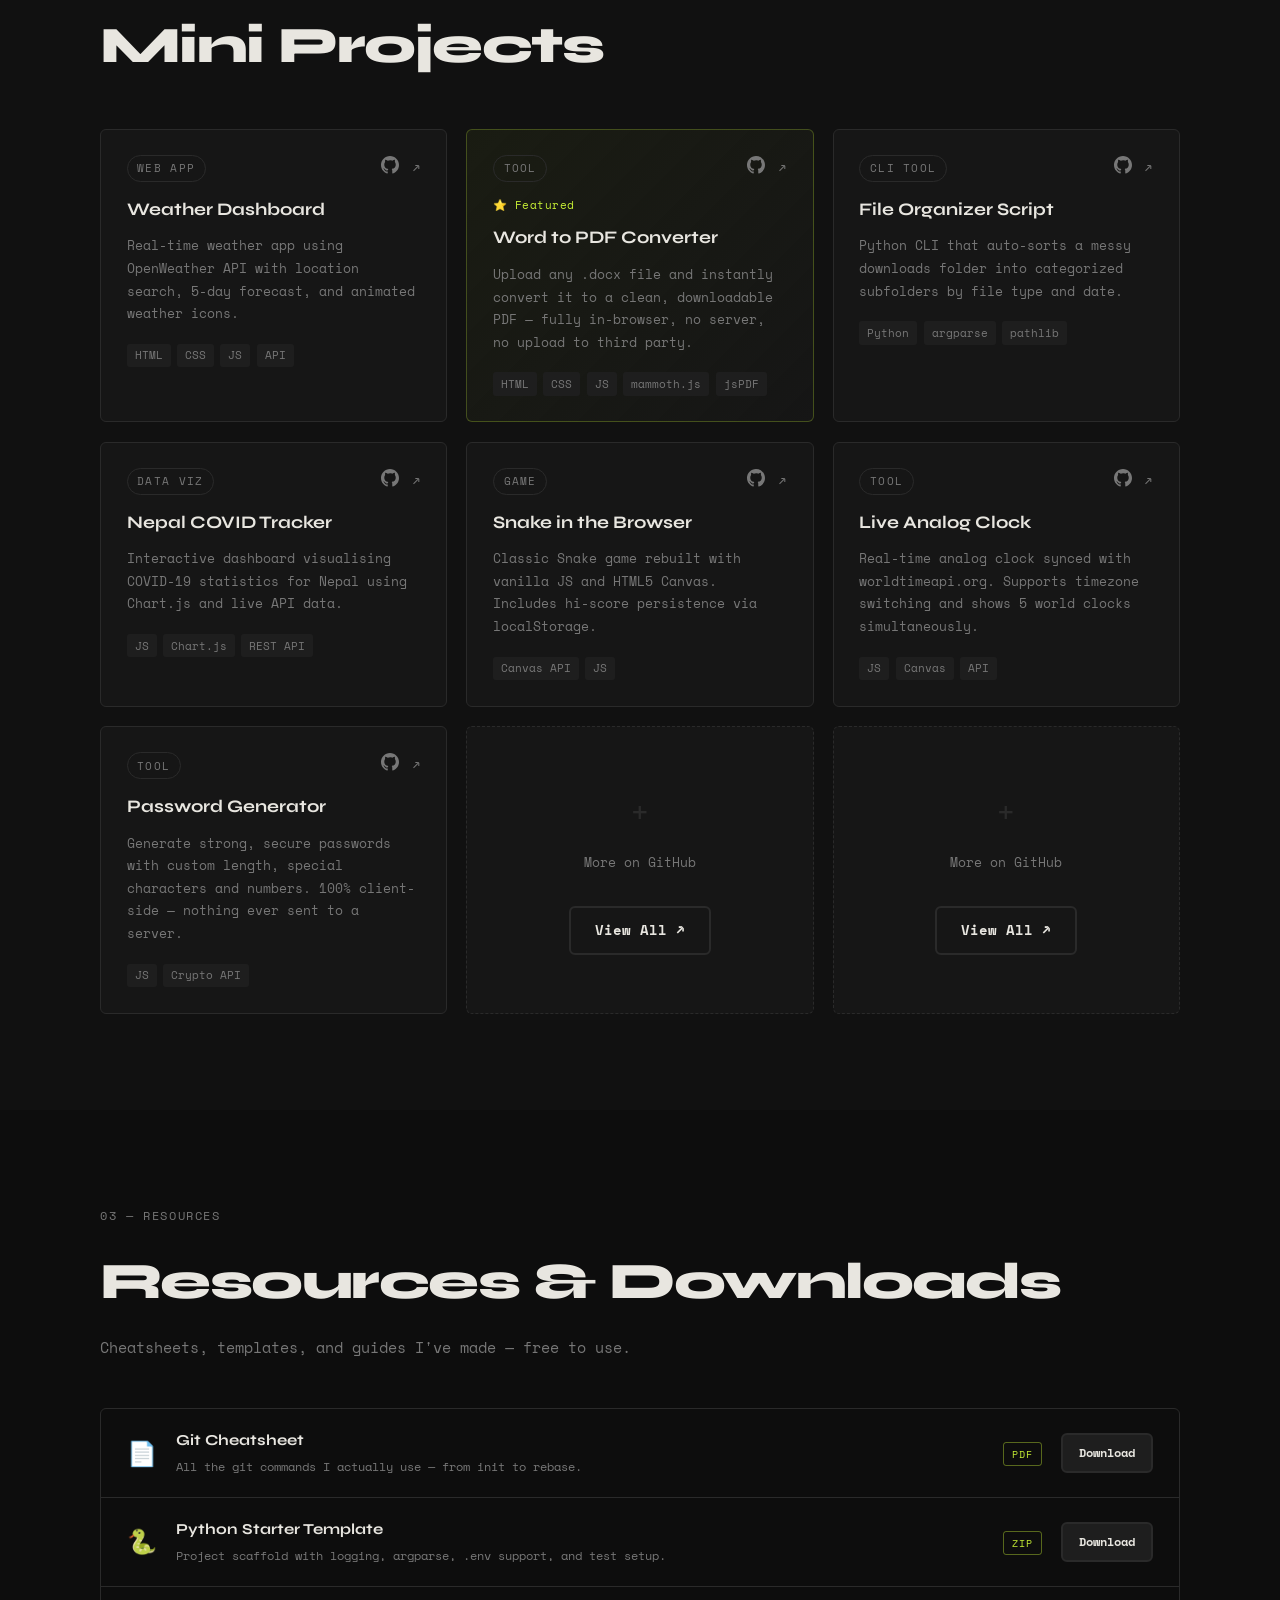
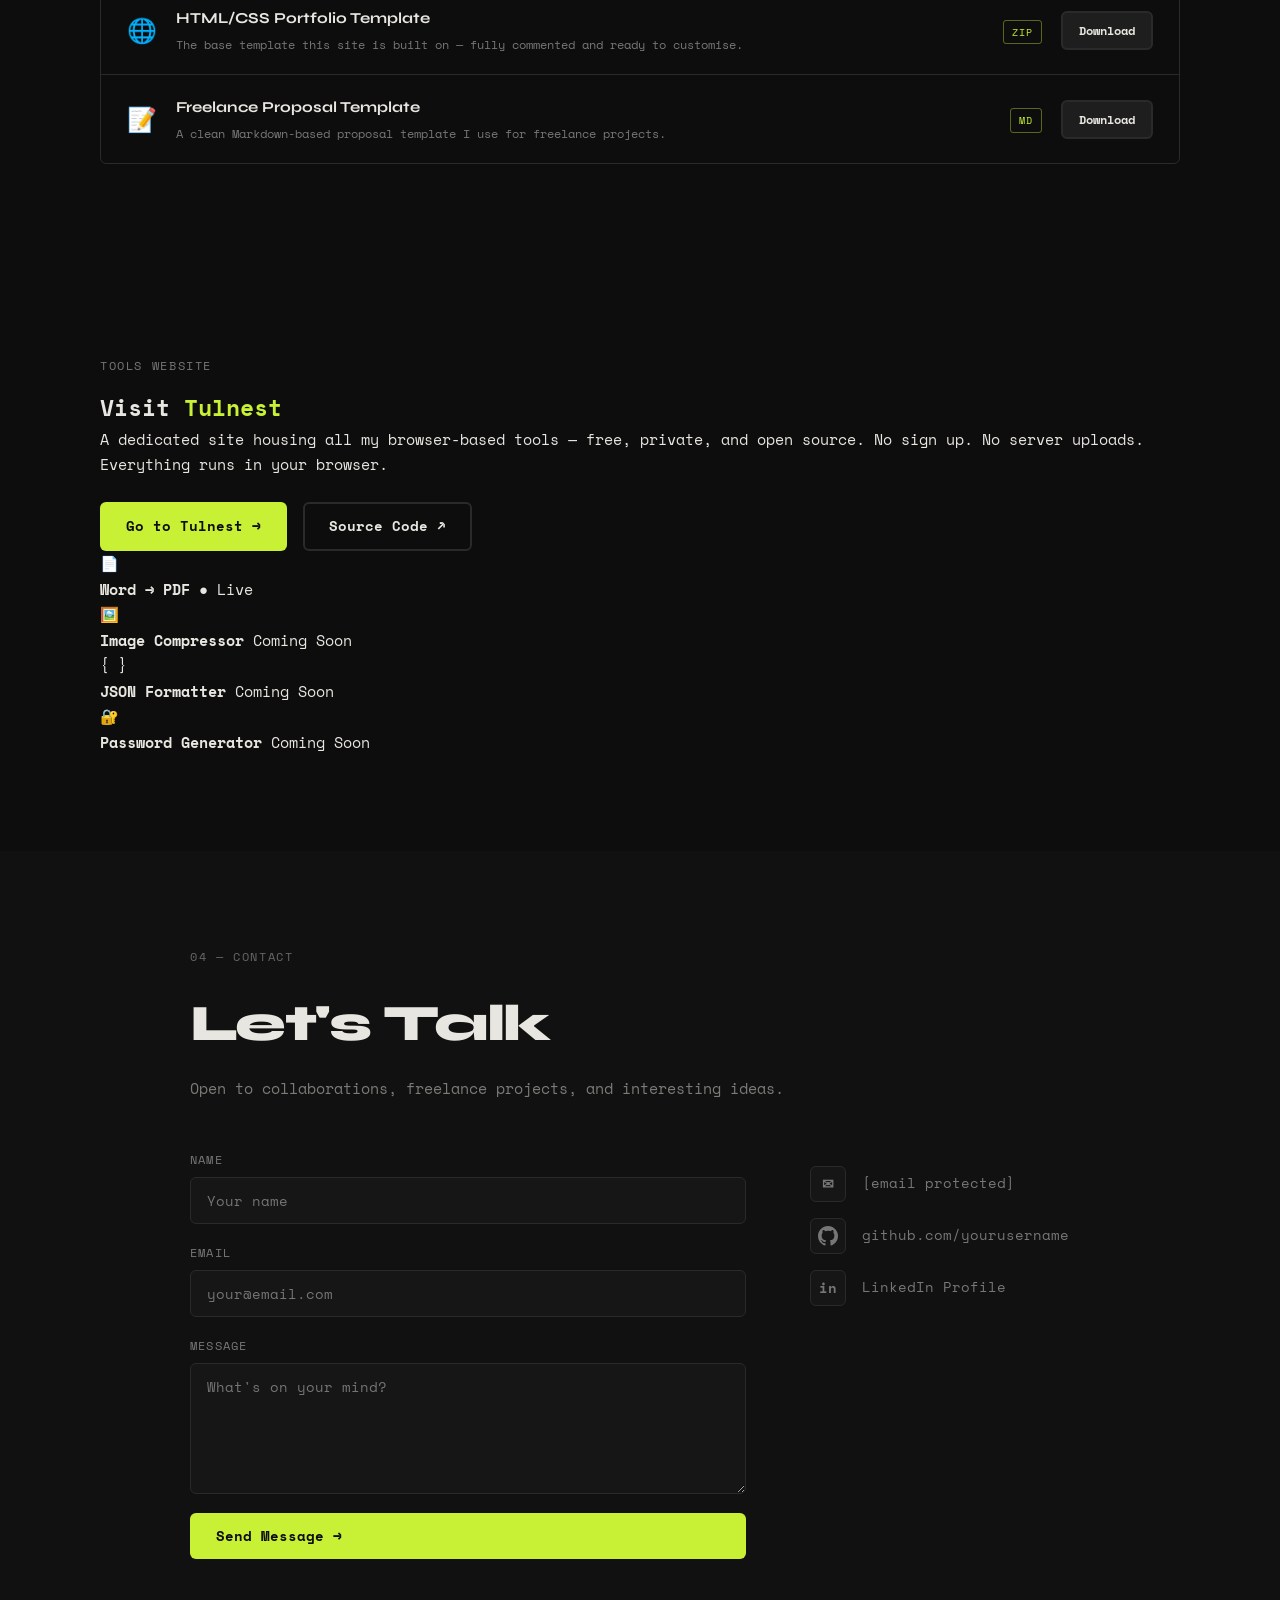
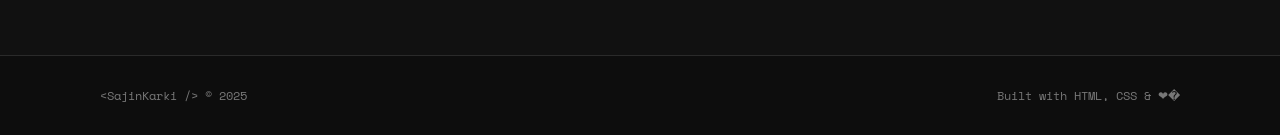
==== commit 150b73f7: "new tool addition" ====
--- a/index.html
+++ b/index.html
@@ -16,7 +16,7 @@
       <li><a href="#about">About</a></li>
       <li><a href="#projects">Projects</a></li>
       <li><a href="#resources">Resources</a></li>
-      <li><a href="https://sajinkarki.github.io/tulnest" target="_blank">Tulnest ↗</a></li>
+      <li><a href="https://sajinkarki.github.io/toolnest" target="_blank">Toolnest ↗</a></li>
       <li><a href="#contact">Contact</a></li>
     </ul>
     <button class="nav-toggle" aria-label="Toggle menu">☰</button>
@@ -26,7 +26,7 @@
   <section class="hero" id="home">
     <div class="hero-grid-bg"></div>
     <div class="hero-content">
-      <span class="hero-tag">// Sajin Karki — Thinker & builder</span>
+      <span class="hero-tag">// Sajin Karki — software engineer & builder</span>
       <h1 class="hero-title">
         I build<br/>
         <span class="accent">things</span><br/>
@@ -39,7 +39,7 @@
       <div class="hero-cta">
         <a href="#projects" class="btn btn-primary">View Projects</a>
         <a href="https://github.com/sajinkarki" class="btn btn-ghost" target="_blank">GitHub ↗</a>
-        <a href="https://sajinkarki.github.io/tulnest" class="btn btn-ghost" target="_blank">Tulnest ↗</a>
+        <a href="https://sajinkarki.github.io/toolnest" class="btn btn-ghost" target="_blank">Toolnest ↗</a>
       </div>
     </div>
     <div class="hero-badge">
@@ -56,7 +56,7 @@
         <div class="about-text">
           <h2>Who I Am</h2>
           <p>
-            An enthusiast passionate about building small, meaningful digital things.
+            A software engineer passionate about building small, meaningful digital things.
             From CLI tools to web apps, I document and share everything I make —
             because good work deserves to be seen.
           </p>
@@ -69,9 +69,9 @@
           </div>
         </div>
         <div class="about-stats">
-          <div class="stat"><span class="stat-num" data-target="12">2</span><span>Projects</span></div>
+          <div class="stat"><span class="stat-num" data-target="12">0</span><span>Projects</span></div>
           <div class="stat"><span class="stat-num" data-target="5">0</span><span>Open Source</span></div>
-          <div class="stat"><span class="stat-num" data-target="3">1</span><span>Years Building</span></div>
+          <div class="stat"><span class="stat-num" data-target="3">0</span><span>Years Building</span></div>
         </div>
       </div>
     </div>
@@ -178,7 +178,30 @@
           </div>
           <h3>Live Analog Clock</h3>
           <p>Real-time analog clock synced with worldtimeapi.org. Supports timezone switching and shows 5 world clocks simultaneously.</p>
-          <div class="project-tech"><span>JS</span><span>SVG</span><span>API</span></div>
+          <div class="project-tech"><span>JS</span><span>Canvas</span><span>API</span></div>
+        </div>
+
+        <!-- Password Generator -->
+        <div class="project-card">
+          <div class="project-header">
+            <span class="project-type">Tool</span>
+            <div class="project-links">
+              <a href="https://github.com/sajinkarki/tulnest" title="GitHub" target="_blank">
+                <svg width="18" height="18" fill="currentColor" viewBox="0 0 24 24"><path d="M12 0C5.37 0 0 5.37 0 12c0 5.3 3.438 9.8 8.205 11.385.6.113.82-.258.82-.577v-2.234c-3.338.726-4.033-1.416-4.033-1.416-.546-1.387-1.333-1.756-1.333-1.756-1.089-.745.083-.729.083-.729 1.205.084 1.839 1.237 1.839 1.237 1.07 1.834 2.807 1.304 3.492.997.107-.775.418-1.305.762-1.604-2.665-.305-5.467-1.334-5.467-5.931 0-1.311.469-2.381 1.236-3.221-.124-.303-.535-1.524.117-3.176 0 0 1.008-.322 3.301 1.23A11.509 11.509 0 0112 5.803c1.02.005 2.047.138 3.006.404 2.291-1.552 3.297-1.23 3.297-1.23.653 1.653.242 2.874.118 3.176.77.84 1.235 1.91 1.235 3.221 0 4.609-2.807 5.624-5.479 5.921.43.372.823 1.102.823 2.222v3.293c0 .319.192.694.801.576C20.566 21.797 24 17.3 24 12c0-6.63-5.373-12-12-12z"/></svg>
+              </a>
+              <a href="https://sajinkarki.github.io/tulnest/tools/password-generator/" title="Live Demo on Tulnest" target="_blank">↗</a>
+            </div>
+          </div>
+          <h3>Password Generator</h3>
+          <p>Generate strong, secure passwords with custom length, special characters and numbers. 100% client-side — nothing ever sent to a server.</p>
+          <div class="project-tech"><span>JS</span><span>Crypto API</span></div>
+        </div>
+
+        <!-- More on GitHub -->
+        <div class="project-card add-card">
+          <span>+</span>
+          <p>More on GitHub</p>
+          <a href="https://github.com/sajinkarki" class="btn btn-ghost" target="_blank">View All ↗</a>
         </div>
 
         <!-- More on GitHub -->
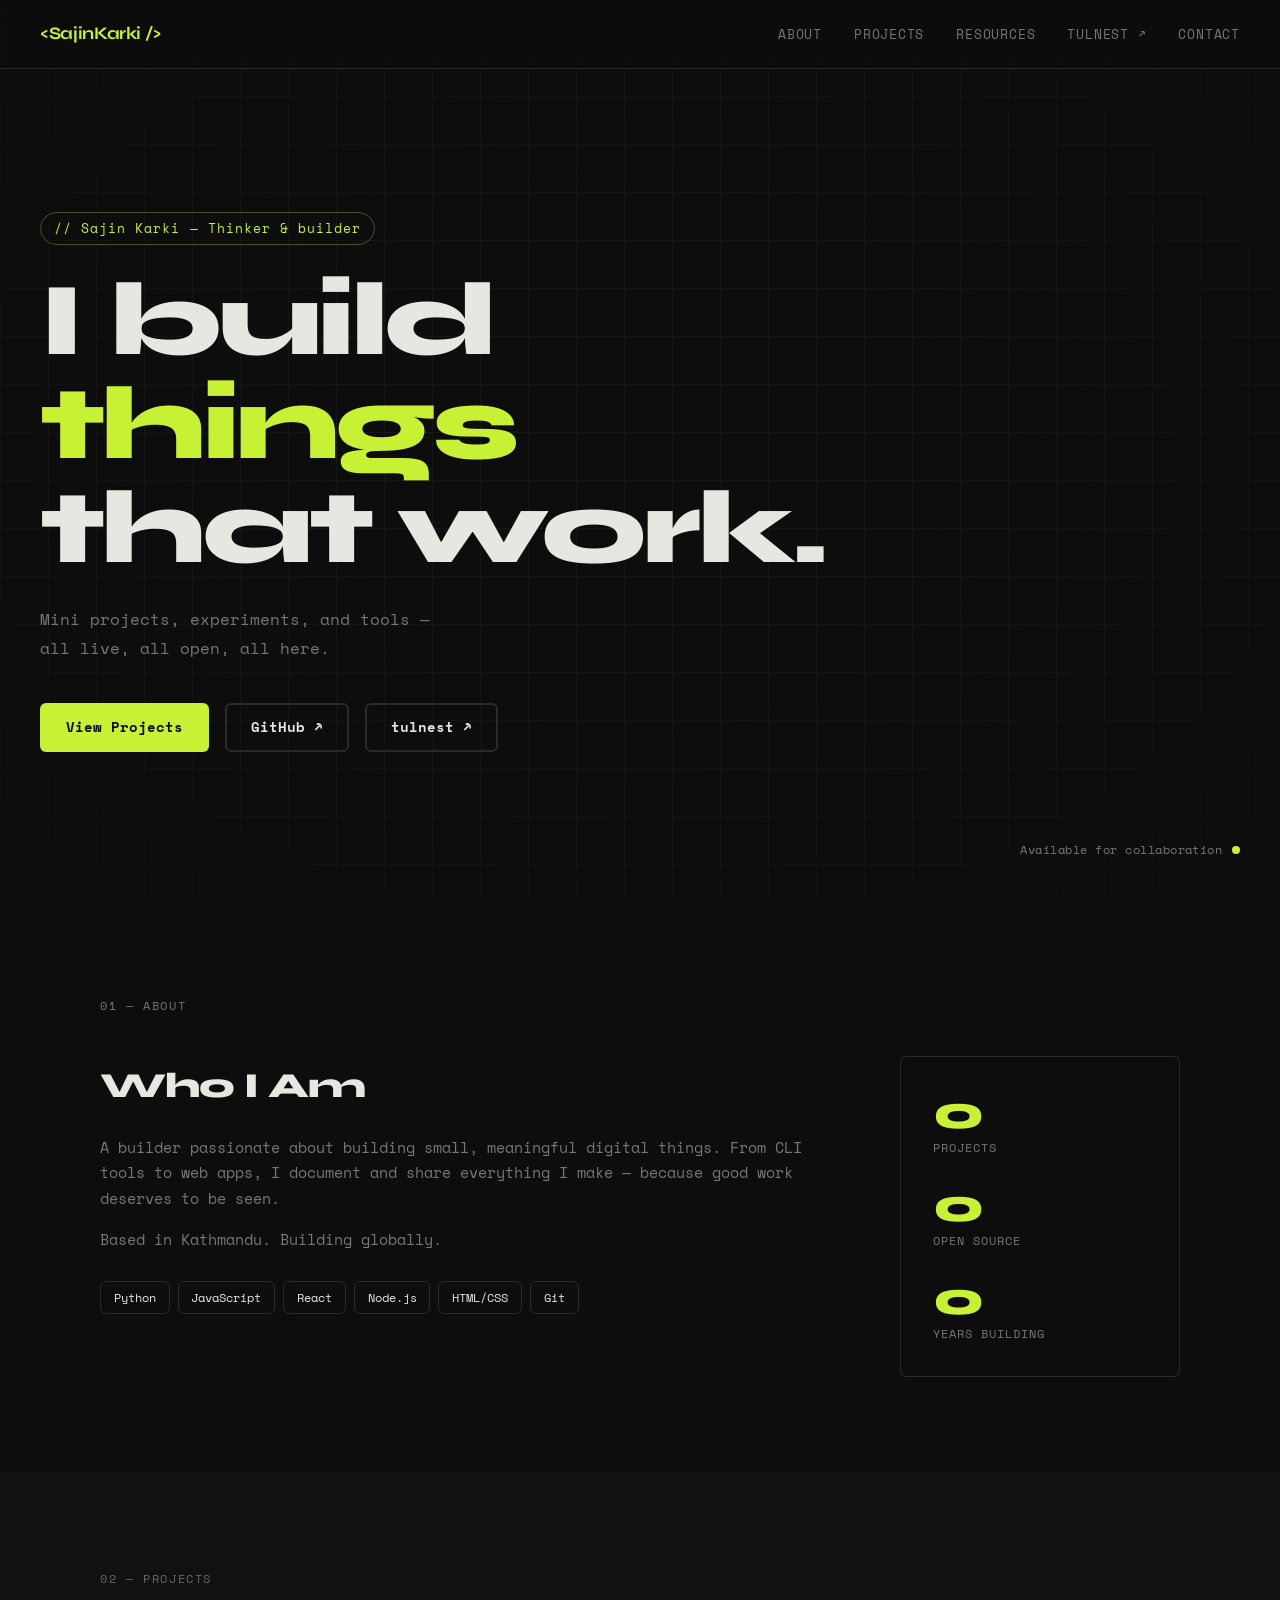
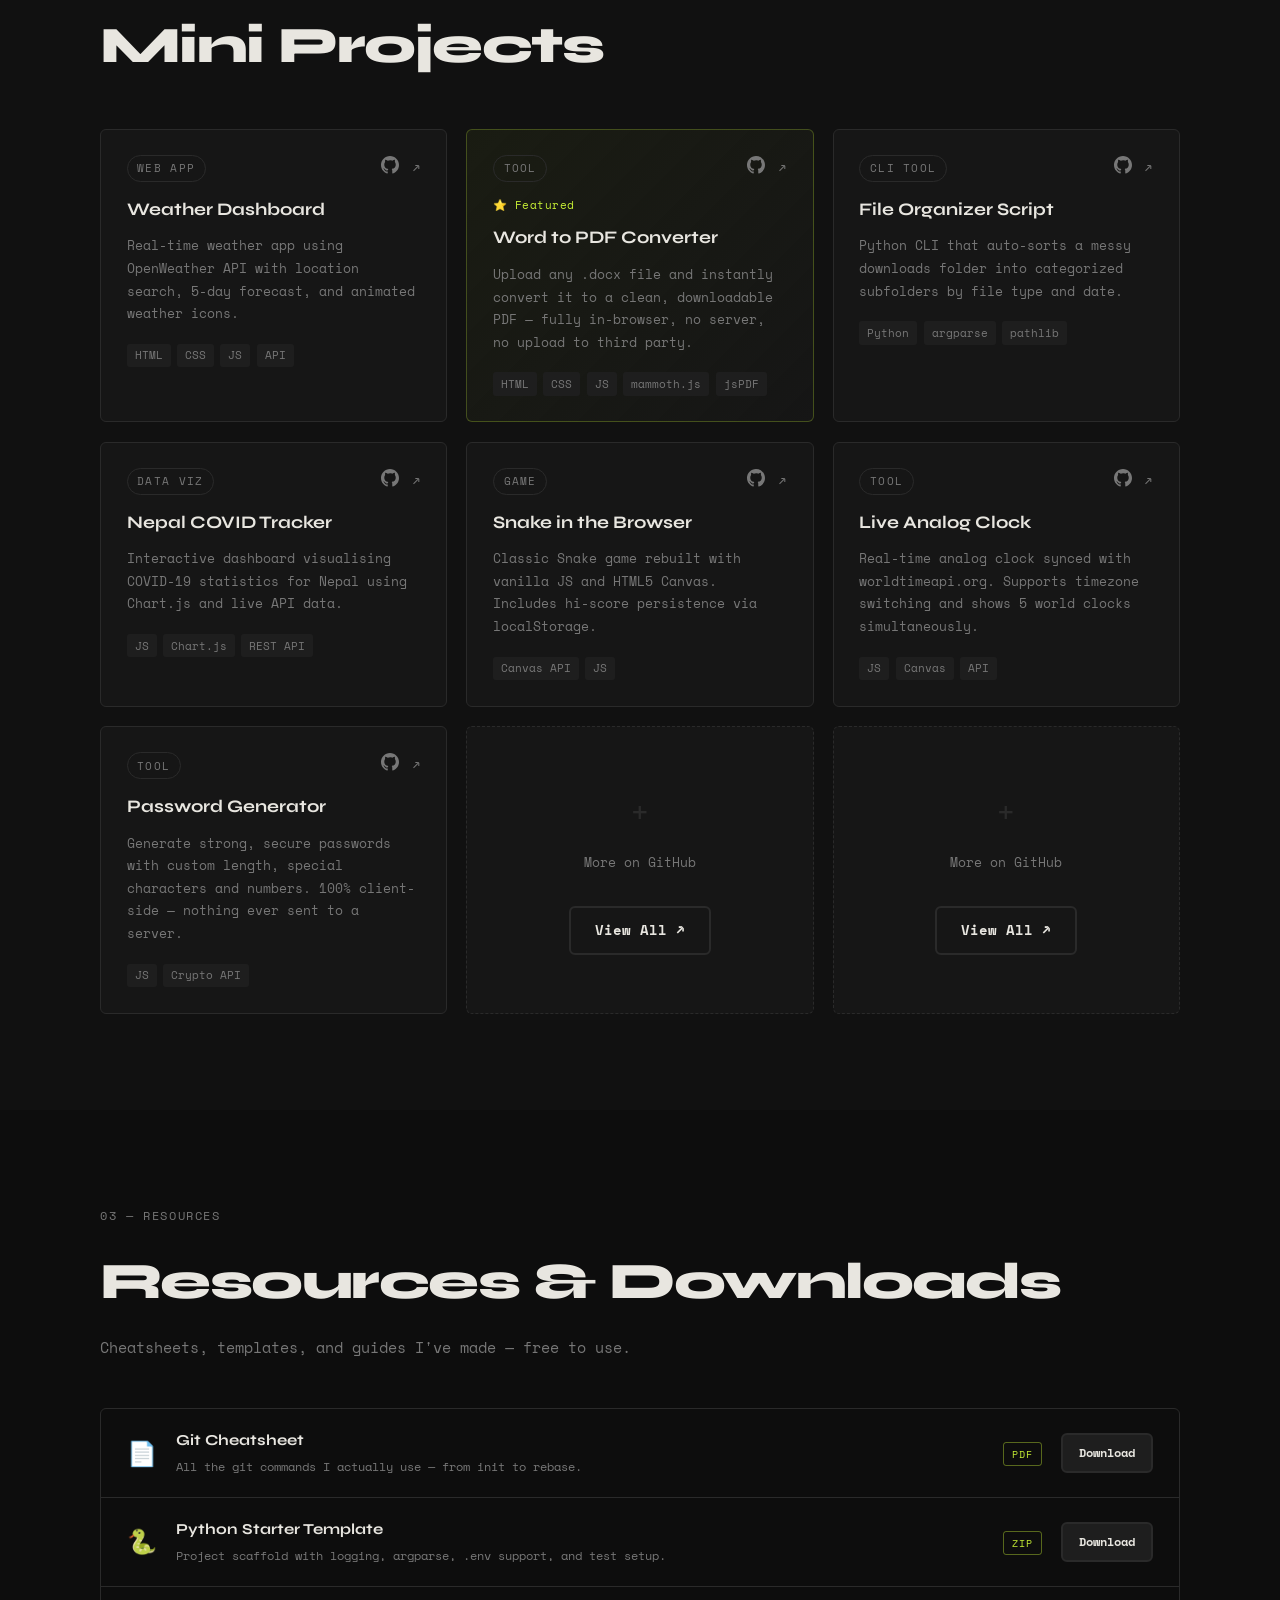
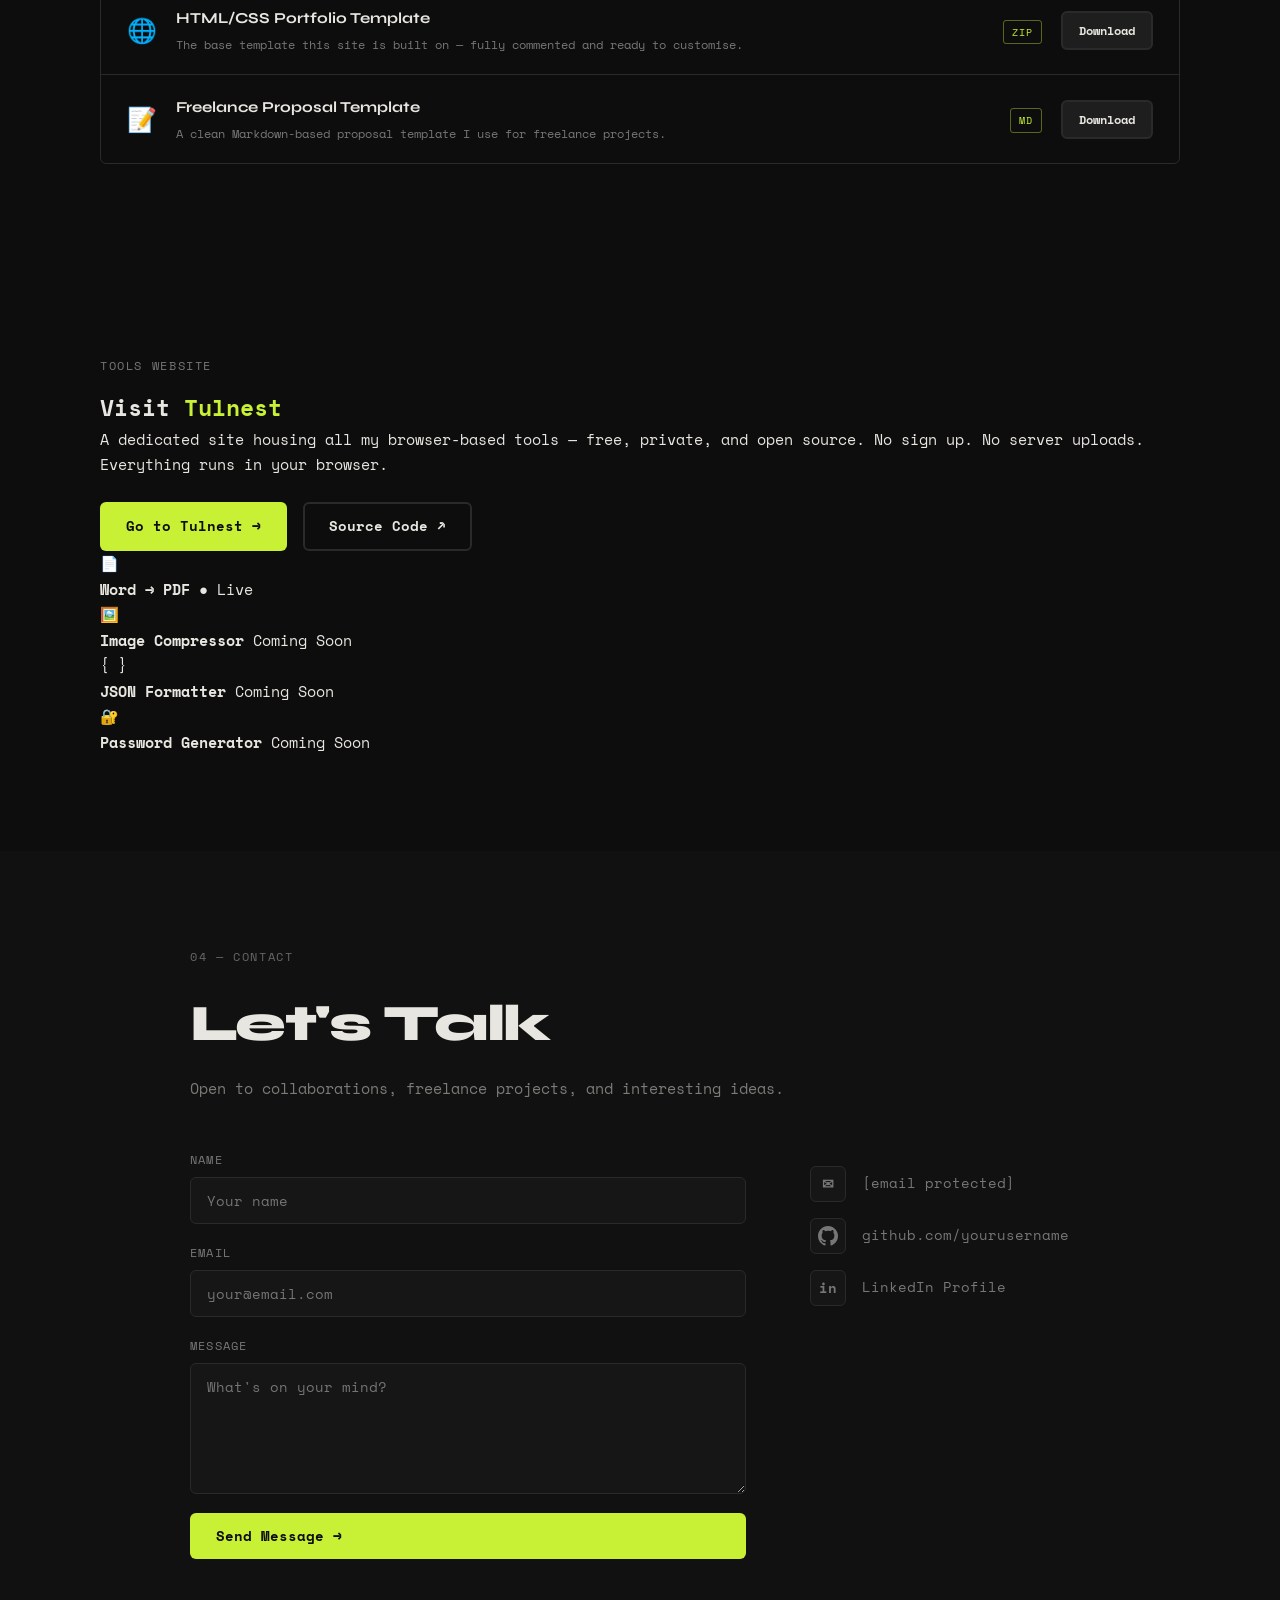
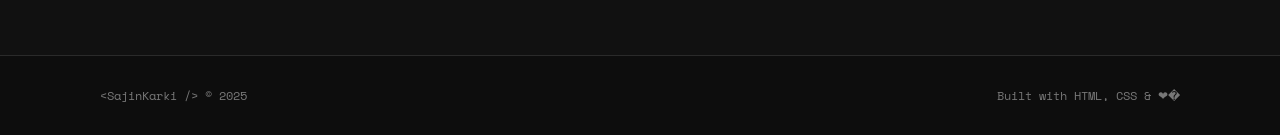
==== commit cdaf15ec: "Fixed linkage" ====
--- a/index.html
+++ b/index.html
@@ -16,7 +16,7 @@
       <li><a href="#about">About</a></li>
       <li><a href="#projects">Projects</a></li>
       <li><a href="#resources">Resources</a></li>
-      <li><a href="https://sajinkarki.github.io/toolnest" target="_blank">Toolnest ↗</a></li>
+      <li><a href="https://sajinkarki.github.io/tulnest" target="_blank">tulnest ↗</a></li>
       <li><a href="#contact">Contact</a></li>
     </ul>
     <button class="nav-toggle" aria-label="Toggle menu">☰</button>
@@ -26,7 +26,7 @@
   <section class="hero" id="home">
     <div class="hero-grid-bg"></div>
     <div class="hero-content">
-      <span class="hero-tag">// Sajin Karki — software engineer & builder</span>
+      <span class="hero-tag">// Sajin Karki — Thinker & builder</span>
       <h1 class="hero-title">
         I build<br/>
         <span class="accent">things</span><br/>
@@ -39,7 +39,7 @@
       <div class="hero-cta">
         <a href="#projects" class="btn btn-primary">View Projects</a>
         <a href="https://github.com/sajinkarki" class="btn btn-ghost" target="_blank">GitHub ↗</a>
-        <a href="https://sajinkarki.github.io/toolnest" class="btn btn-ghost" target="_blank">Toolnest ↗</a>
+        <a href="https://sajinkarki.github.io/tulnest" class="btn btn-ghost" target="_blank">tulnest ↗</a>
       </div>
     </div>
     <div class="hero-badge">
@@ -56,7 +56,7 @@
         <div class="about-text">
           <h2>Who I Am</h2>
           <p>
-            A software engineer passionate about building small, meaningful digital things.
+            A builder passionate about building small, meaningful digital things.
             From CLI tools to web apps, I document and share everything I make —
             because good work deserves to be seen.
           </p>
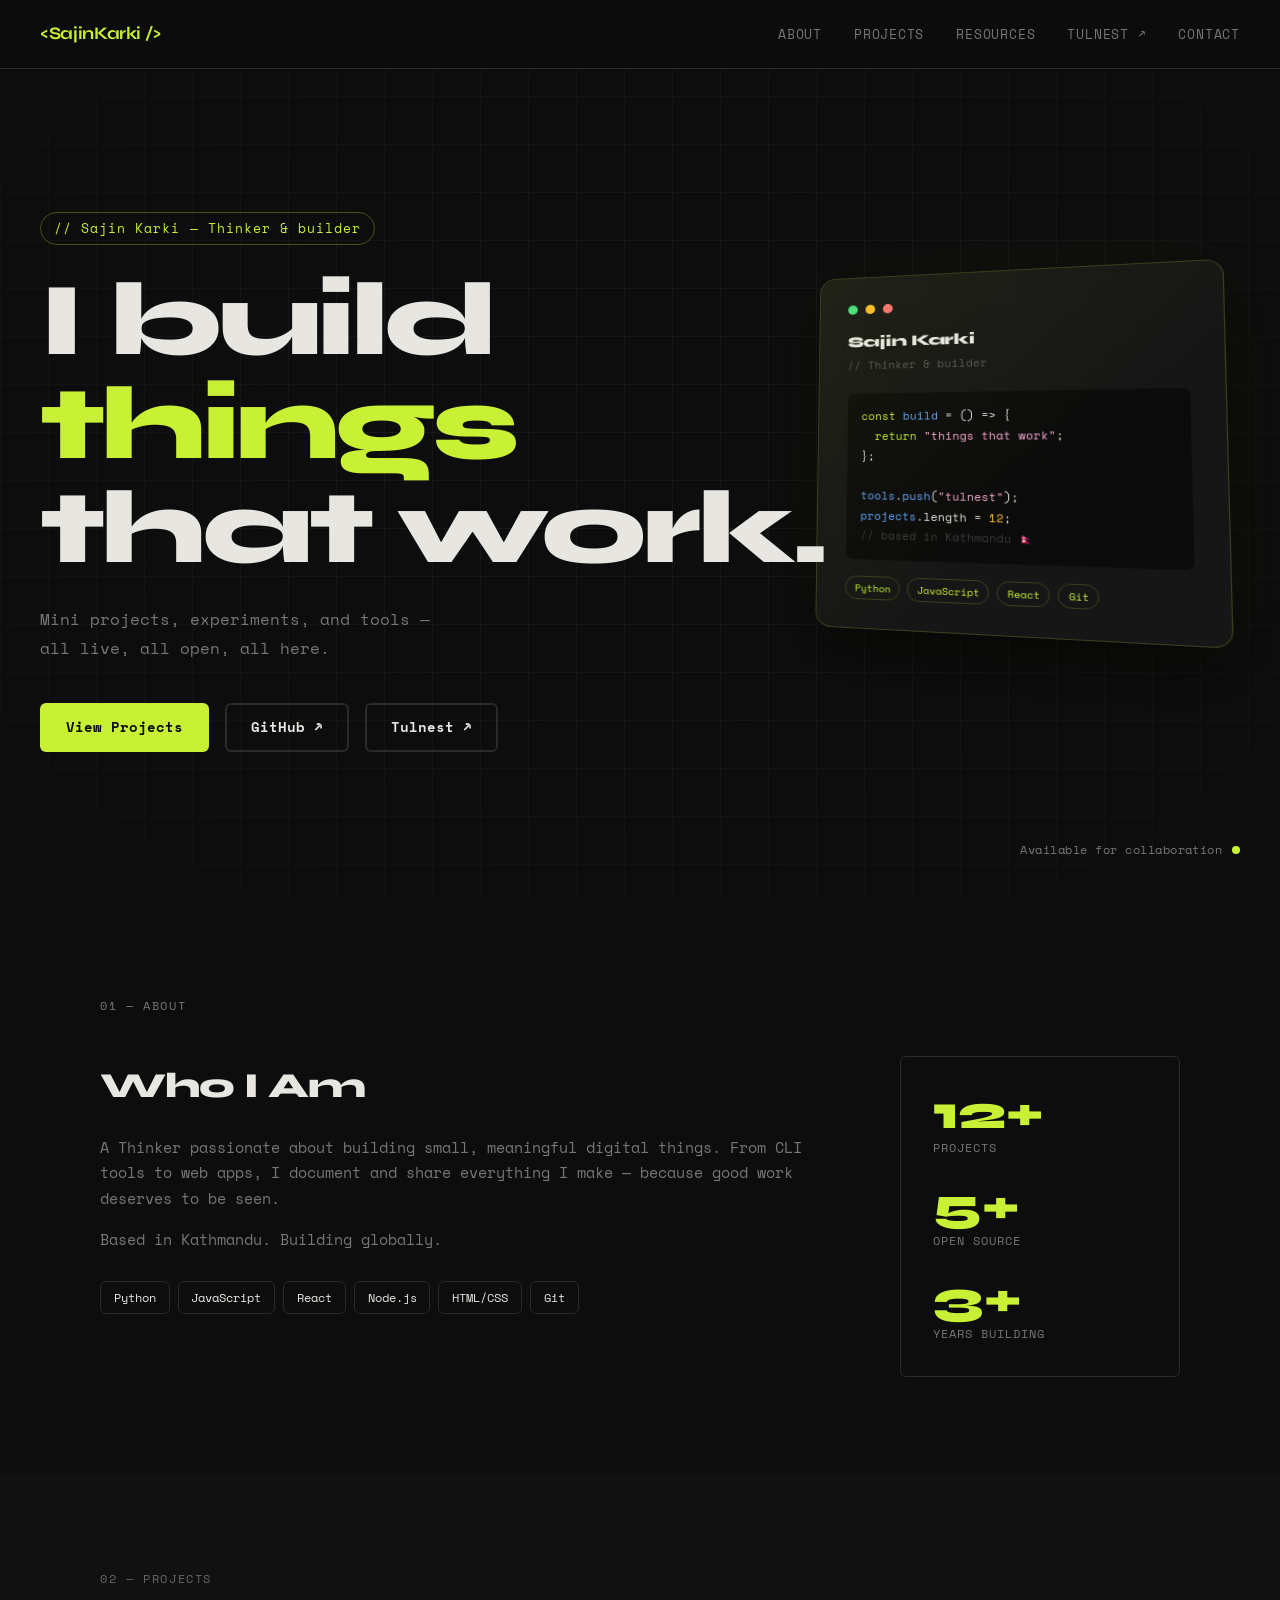
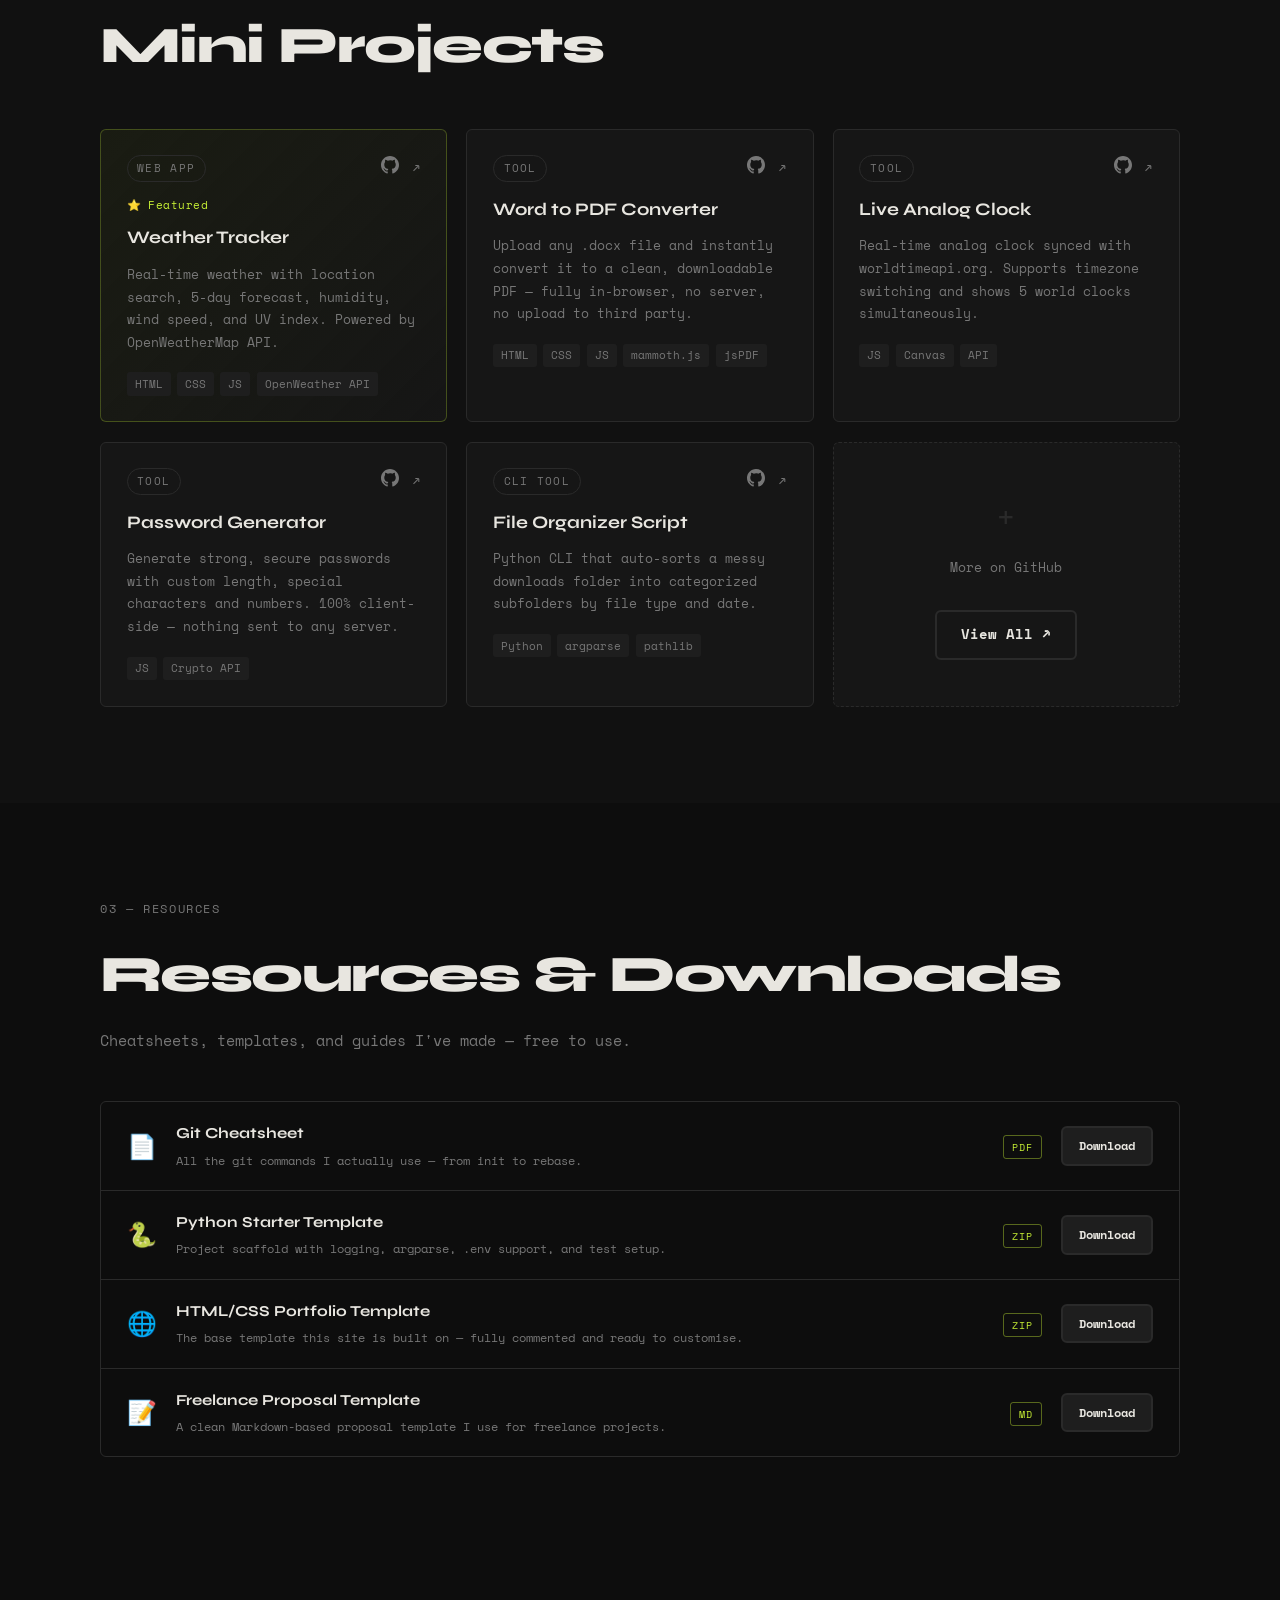
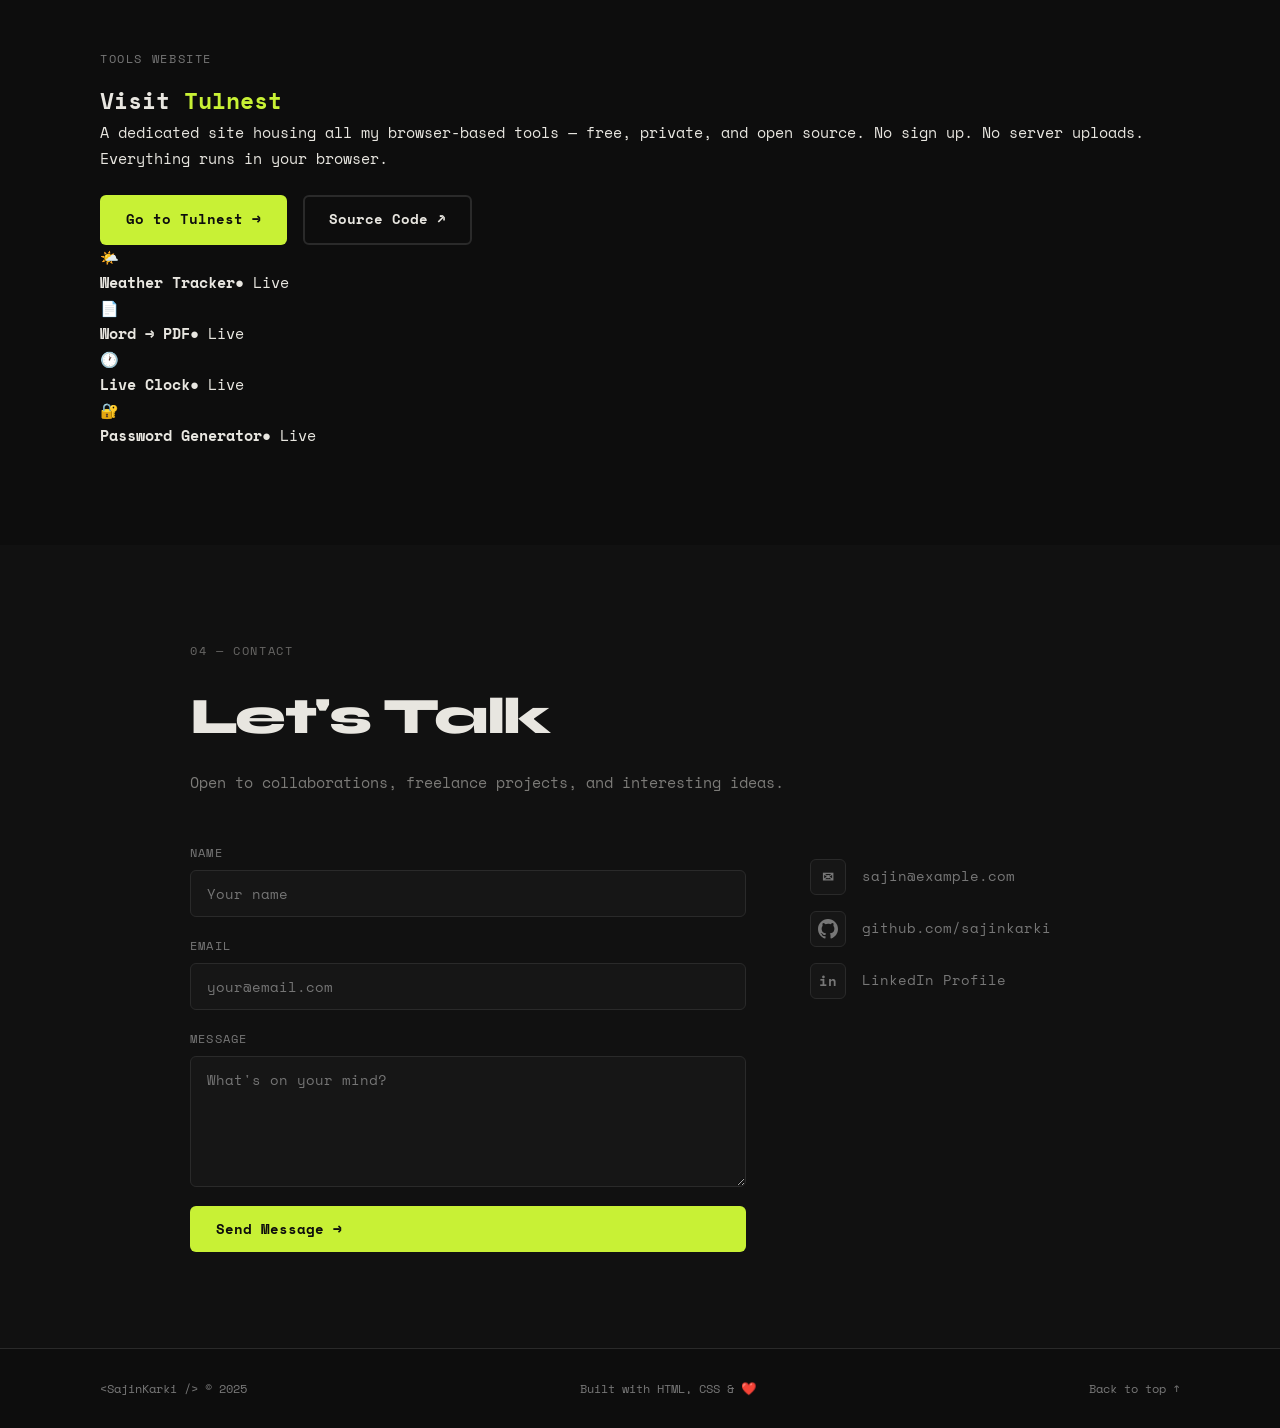
==== commit b8aa5d83: "Add weather tracker" ====
--- a/index.html
+++ b/index.html
@@ -6,25 +6,124 @@
   <title>Sajin Karki — Dev Portfolio</title>
   <link rel="stylesheet" href="style.css"/>
   <link href="https://fonts.googleapis.com/css2?family=Space+Mono:ital,wght@0,400;0,700;1,400&family=Syne:wght@400;600;700;800&display=swap" rel="stylesheet"/>
+  <style>
+    .hero-3d-scene {
+      perspective: 1000px;
+      position: absolute; inset: 0;
+      pointer-events: none; overflow: hidden;
+    }
+    .hero-3d-card {
+      position: absolute; right: 6%; top: 50%;
+      transform: translateY(-50%) rotateY(-18deg) rotateX(6deg);
+      transform-style: preserve-3d;
+      width: clamp(260px, 30vw, 400px);
+    }
+    .card-3d-inner {
+      background: rgba(22,22,22,0.92);
+      border: 1px solid rgba(200,241,53,0.2);
+      border-radius: 16px; padding: 1.8rem;
+      box-shadow: 0 24px 60px rgba(0,0,0,0.6), 0 0 80px rgba(200,241,53,0.04);
+      backdrop-filter: blur(20px);
+      position: relative;
+    }
+    .card-3d-inner::before {
+      content: ''; position: absolute; inset: 0; border-radius: 16px;
+      background: linear-gradient(135deg, rgba(200,241,53,0.06), transparent 60%);
+      pointer-events: none;
+    }
+    .card-3d-dots { display: flex; gap: 0.5rem; margin-bottom: 1rem; }
+    .card-3d-dot {
+      width: 10px; height: 10px; border-radius: 50%;
+      animation: pulse3d 2s infinite;
+    }
+    .dot-g { background: #4ade80; }
+    .dot-y { background: #fbbf24; animation-delay: 0.3s; }
+    .dot-r { background: #f87171; animation-delay: 0.6s; }
+    .card-3d-title {
+      font-family: 'Syne', sans-serif;
+      font-size: 1rem; font-weight: 800; color: #e8e6e0;
+      letter-spacing: -0.02em; margin-bottom: 0.2rem;
+    }
+    .card-3d-sub { font-size: 0.68rem; color: #555; margin-bottom: 1.2rem; }
+    .card-3d-code {
+      background: rgba(0,0,0,0.5); border-radius: 8px; padding: 0.9rem;
+      font-family: 'Space Mono', monospace; font-size: 0.68rem;
+      line-height: 1.9; margin-bottom: 1rem;
+      border: 1px solid rgba(255,255,255,0.04);
+    }
+    .cl { display: block; }
+    .kw { color: #c8f135; } .fn { color: #60a5fa; }
+    .str { color: #f9a8d4; } .cm { color: #3a3a3a; } .nm { color: #fbbf24; }
+    .card-3d-tags { display: flex; gap: 0.4rem; flex-wrap: wrap; }
+    .c3t {
+      font-size: 0.6rem; padding: 0.18rem 0.55rem; border-radius: 999px;
+      border: 1px solid rgba(200,241,53,0.2); color: #c8f135;
+      font-family: 'Space Mono', monospace;
+    }
+    .particle {
+      position: absolute; border-radius: 50%;
+      background: rgba(200,241,53,0.15);
+      animation: floatP linear infinite; pointer-events: none;
+    }
+    @keyframes floatP {
+      0%   { transform: translateY(100vh) scale(0); opacity: 0; }
+      10%  { opacity: 1; }
+      90%  { opacity: 0.4; }
+      100% { transform: translateY(-80px) scale(1); opacity: 0; }
+    }
+    @keyframes pulse3d {
+      0%,100% { opacity:1; transform:scale(1); }
+      50% { opacity:0.5; transform:scale(1.3); }
+    }
+    @media (max-width: 900px) { .hero-3d-card { display: none; } }
+  </style>
 </head>
 <body>
 
-  <!-- NAV -->
   <nav class="nav">
     <div class="nav-logo">&lt;SajinKarki /&gt;</div>
     <ul class="nav-links">
       <li><a href="#about">About</a></li>
       <li><a href="#projects">Projects</a></li>
       <li><a href="#resources">Resources</a></li>
-      <li><a href="https://sajinkarki.github.io/tulnest" target="_blank">tulnest ↗</a></li>
+      <li><a href="https://sajinkarki.github.io/tulnest/" target="_blank">Tulnest ↗</a></li>
       <li><a href="#contact">Contact</a></li>
     </ul>
     <button class="nav-toggle" aria-label="Toggle menu">☰</button>
   </nav>
 
-  <!-- HERO -->
   <section class="hero" id="home">
     <div class="hero-grid-bg"></div>
+
+    <div class="hero-3d-scene" id="hero3dScene">
+      <div class="hero-3d-card" id="hero3dCard">
+        <div class="card-3d-inner">
+          <div class="card-3d-dots">
+            <div class="card-3d-dot dot-g"></div>
+            <div class="card-3d-dot dot-y"></div>
+            <div class="card-3d-dot dot-r"></div>
+          </div>
+          <div class="card-3d-title">Sajin Karki</div>
+          <div class="card-3d-sub">// Thinker & builder</div>
+          <div class="card-3d-code">
+            <span class="cl"><span class="kw">const</span> <span class="fn">build</span> = () => {</span>
+            <span class="cl">&nbsp;&nbsp;<span class="kw">return</span> <span class="str">"things that work"</span>;</span>
+            <span class="cl">};</span>
+            <span class="cl">&nbsp;</span>
+            <span class="cl"><span class="fn">tools</span>.<span class="fn">push</span>(<span class="str">"tulnest"</span>);</span>
+            <span class="cl"><span class="fn">projects</span>.length = <span class="nm">12</span>;</span>
+            <span class="cl"><span class="cm">// based in Kathmandu 🇳🇵</span></span>
+          </div>
+          <div class="card-3d-tags">
+            <span class="c3t">Python</span>
+            <span class="c3t">JavaScript</span>
+            <span class="c3t">React</span>
+            <span class="c3t">Git</span>
+          </div>
+        </div>
+      </div>
+    </div>
+
     <div class="hero-content">
       <span class="hero-tag">// Sajin Karki — Thinker & builder</span>
       <h1 class="hero-title">
@@ -39,7 +138,7 @@
       <div class="hero-cta">
         <a href="#projects" class="btn btn-primary">View Projects</a>
         <a href="https://github.com/sajinkarki" class="btn btn-ghost" target="_blank">GitHub ↗</a>
-        <a href="https://sajinkarki.github.io/tulnest" class="btn btn-ghost" target="_blank">tulnest ↗</a>
+        <a href="https://sajinkarki.github.io/tulnest/" class="btn btn-ghost" target="_blank">Tulnest ↗</a>
       </div>
     </div>
     <div class="hero-badge">
@@ -48,21 +147,14 @@
     </div>
   </section>
 
-  <!-- ABOUT -->
   <section class="section" id="about">
     <div class="container">
       <div class="section-label">01 — About</div>
       <div class="about-grid">
         <div class="about-text">
           <h2>Who I Am</h2>
-          <p>
-            A builder passionate about building small, meaningful digital things.
-            From CLI tools to web apps, I document and share everything I make —
-            because good work deserves to be seen.
-          </p>
-          <p>
-            Based in Kathmandu. Building globally.
-          </p>
+          <p>A Thinker passionate about building small, meaningful digital things. From CLI tools to web apps, I document and share everything I make — because good work deserves to be seen.</p>
+          <p>Based in Kathmandu. Building globally.</p>
           <div class="stack-tags">
             <span>Python</span><span>JavaScript</span><span>React</span>
             <span>Node.js</span><span>HTML/CSS</span><span>Git</span>
@@ -77,55 +169,81 @@
     </div>
   </section>
 
-  <!-- PROJECTS -->
   <section class="section section-dark" id="projects">
     <div class="container">
       <div class="section-label light">02 — Projects</div>
       <h2 class="section-title light">Mini Projects</h2>
       <div class="projects-grid">
 
-        <!-- Weather Dashboard -->
+        <div class="project-card featured">
+          <div class="project-header">
+            <span class="project-type">Web App</span>
+            <div class="project-links">
+              <a href="https://github.com/sajinkarki/tulnest" title="GitHub" target="_blank">
+                <svg width="18" height="18" fill="currentColor" viewBox="0 0 24 24"><path d="M12 0C5.37 0 0 5.37 0 12c0 5.3 3.438 9.8 8.205 11.385.6.113.82-.258.82-.577v-2.234c-3.338.726-4.033-1.416-4.033-1.416-.546-1.387-1.333-1.756-1.333-1.756-1.089-.745.083-.729.083-.729 1.205.084 1.839 1.237 1.839 1.237 1.07 1.834 2.807 1.304 3.492.997.107-.775.418-1.305.762-1.604-2.665-.305-5.467-1.334-5.467-5.931 0-1.311.469-2.381 1.236-3.221-.124-.303-.535-1.524.117-3.176 0 0 1.008-.322 3.301 1.23A11.509 11.509 0 0112 5.803c1.02.005 2.047.138 3.006.404 2.291-1.552 3.297-1.23 3.297-1.23.653 1.653.242 2.874.118 3.176.77.84 1.235 1.91 1.235 3.221 0 4.609-2.807 5.624-5.479 5.921.43.372.823 1.102.823 2.222v3.293c0 .319.192.694.801.576C20.566 21.797 24 17.3 24 12c0-6.63-5.373-12-12-12z"/></svg>
+              </a>
+              <a href="https://sajinkarki.github.io/tulnest/tools/weather-tracker/" title="Live Demo" target="_blank">↗</a>
+            </div>
+          </div>
+          <div class="featured-badge">⭐ Featured</div>
+          <h3>Weather Tracker</h3>
+          <p>Real-time weather with location search, 5-day forecast, humidity, wind speed, and UV index. Powered by OpenWeatherMap API.</p>
+          <div class="project-tech"><span>HTML</span><span>CSS</span><span>JS</span><span>OpenWeather API</span></div>
+        </div>
+
         <div class="project-card">
           <div class="project-header">
-            <span class="project-type">Web App</span>
-            <div class="project-links">
-              <a href="https://github.com/sajinkarki/weather-dashboard" title="GitHub" target="_blank">
-                <svg width="18" height="18" fill="currentColor" viewBox="0 0 24 24"><path d="M12 0C5.37 0 0 5.37 0 12c0 5.3 3.438 9.8 8.205 11.385.6.113.82-.258.82-.577v-2.234c-3.338.726-4.033-1.416-4.033-1.416-.546-1.387-1.333-1.756-1.333-1.756-1.089-.745.083-.729.083-.729 1.205.084 1.839 1.237 1.839 1.237 1.07 1.834 2.807 1.304 3.492.997.107-.775.418-1.305.762-1.604-2.665-.305-5.467-1.334-5.467-5.931 0-1.311.469-2.381 1.236-3.221-.124-.303-.535-1.524.117-3.176 0 0 1.008-.322 3.301 1.23A11.509 11.509 0 0112 5.803c1.02.005 2.047.138 3.006.404 2.291-1.552 3.297-1.23 3.297-1.23.653 1.653.242 2.874.118 3.176.77.84 1.235 1.91 1.235 3.221 0 4.609-2.807 5.624-5.479 5.921.43.372.823 1.102.823 2.222v3.293c0 .319.192.694.801.576C20.566 21.797 24 17.3 24 12c0-6.63-5.373-12-12-12z"/></svg>
-              </a>
-              <a href="https://sajinkarki.github.io/tulnest/tools/weather-dashboard/" title="Live Demo on Tulnest" target="_blank">↗</a>
-            </div>
-          </div>
-          <h3>Weather Dashboard</h3>
-          <p>Real-time weather app using OpenWeather API with location search, 5-day forecast, and animated weather icons.</p>
-          <div class="project-tech"><span>HTML</span><span>CSS</span><span>JS</span><span>API</span></div>
-        </div>
-
-        <!-- Word to PDF — Featured -->
-        <div class="project-card featured">
-          <div class="project-header">
             <span class="project-type">Tool</span>
             <div class="project-links">
               <a href="https://github.com/sajinkarki/tulnest" title="GitHub" target="_blank">
                 <svg width="18" height="18" fill="currentColor" viewBox="0 0 24 24"><path d="M12 0C5.37 0 0 5.37 0 12c0 5.3 3.438 9.8 8.205 11.385.6.113.82-.258.82-.577v-2.234c-3.338.726-4.033-1.416-4.033-1.416-.546-1.387-1.333-1.756-1.333-1.756-1.089-.745.083-.729.083-.729 1.205.084 1.839 1.237 1.839 1.237 1.07 1.834 2.807 1.304 3.492.997.107-.775.418-1.305.762-1.604-2.665-.305-5.467-1.334-5.467-5.931 0-1.311.469-2.381 1.236-3.221-.124-.303-.535-1.524.117-3.176 0 0 1.008-.322 3.301 1.23A11.509 11.509 0 0112 5.803c1.02.005 2.047.138 3.006.404 2.291-1.552 3.297-1.23 3.297-1.23.653 1.653.242 2.874.118 3.176.77.84 1.235 1.91 1.235 3.221 0 4.609-2.807 5.624-5.479 5.921.43.372.823 1.102.823 2.222v3.293c0 .319.192.694.801.576C20.566 21.797 24 17.3 24 12c0-6.63-5.373-12-12-12z"/></svg>
               </a>
-              <a href="https://sajinkarki.github.io/tulnest/tools/word-to-pdf/" title="Live Demo on Tulnest" target="_blank">↗</a>
-            </div>
-          </div>
-          <div class="featured-badge">⭐ Featured</div>
+              <a href="https://sajinkarki.github.io/tulnest/tools/word-to-pdf/" title="Live Demo" target="_blank">↗</a>
+            </div>
+          </div>
           <h3>Word to PDF Converter</h3>
           <p>Upload any .docx file and instantly convert it to a clean, downloadable PDF — fully in-browser, no server, no upload to third party.</p>
           <div class="project-tech"><span>HTML</span><span>CSS</span><span>JS</span><span>mammoth.js</span><span>jsPDF</span></div>
         </div>
 
-        <!-- File Organizer -->
         <div class="project-card">
           <div class="project-header">
+            <span class="project-type">Tool</span>
+            <div class="project-links">
+              <a href="https://github.com/sajinkarki/tulnest" title="GitHub" target="_blank">
+                <svg width="18" height="18" fill="currentColor" viewBox="0 0 24 24"><path d="M12 0C5.37 0 0 5.37 0 12c0 5.3 3.438 9.8 8.205 11.385.6.113.82-.258.82-.577v-2.234c-3.338.726-4.033-1.416-4.033-1.416-.546-1.387-1.333-1.756-1.333-1.756-1.089-.745.083-.729.083-.729 1.205.084 1.839 1.237 1.839 1.237 1.07 1.834 2.807 1.304 3.492.997.107-.775.418-1.305.762-1.604-2.665-.305-5.467-1.334-5.467-5.931 0-1.311.469-2.381 1.236-3.221-.124-.303-.535-1.524.117-3.176 0 0 1.008-.322 3.301 1.23A11.509 11.509 0 0112 5.803c1.02.005 2.047.138 3.006.404 2.291-1.552 3.297-1.23 3.297-1.23.653 1.653.242 2.874.118 3.176.77.84 1.235 1.91 1.235 3.221 0 4.609-2.807 5.624-5.479 5.921.43.372.823 1.102.823 2.222v3.293c0 .319.192.694.801.576C20.566 21.797 24 17.3 24 12c0-6.63-5.373-12-12-12z"/></svg>
+              </a>
+              <a href="https://sajinkarki.github.io/tulnest/tools/live-clock/" title="Live Demo" target="_blank">↗</a>
+            </div>
+          </div>
+          <h3>Live Analog Clock</h3>
+          <p>Real-time analog clock synced with worldtimeapi.org. Supports timezone switching and shows 5 world clocks simultaneously.</p>
+          <div class="project-tech"><span>JS</span><span>Canvas</span><span>API</span></div>
+        </div>
+
+        <div class="project-card">
+          <div class="project-header">
+            <span class="project-type">Tool</span>
+            <div class="project-links">
+              <a href="https://github.com/sajinkarki/tulnest" title="GitHub" target="_blank">
+                <svg width="18" height="18" fill="currentColor" viewBox="0 0 24 24"><path d="M12 0C5.37 0 0 5.37 0 12c0 5.3 3.438 9.8 8.205 11.385.6.113.82-.258.82-.577v-2.234c-3.338.726-4.033-1.416-4.033-1.416-.546-1.387-1.333-1.756-1.333-1.756-1.089-.745.083-.729.083-.729 1.205.084 1.839 1.237 1.839 1.237 1.07 1.834 2.807 1.304 3.492.997.107-.775.418-1.305.762-1.604-2.665-.305-5.467-1.334-5.467-5.931 0-1.311.469-2.381 1.236-3.221-.124-.303-.535-1.524.117-3.176 0 0 1.008-.322 3.301 1.23A11.509 11.509 0 0112 5.803c1.02.005 2.047.138 3.006.404 2.291-1.552 3.297-1.23 3.297-1.23.653 1.653.242 2.874.118 3.176.77.84 1.235 1.91 1.235 3.221 0 4.609-2.807 5.624-5.479 5.921.43.372.823 1.102.823 2.222v3.293c0 .319.192.694.801.576C20.566 21.797 24 17.3 24 12c0-6.63-5.373-12-12-12z"/></svg>
+              </a>
+              <a href="https://sajinkarki.github.io/tulnest/tools/password-generator/" title="Live Demo" target="_blank">↗</a>
+            </div>
+          </div>
+          <h3>Password Generator</h3>
+          <p>Generate strong, secure passwords with custom length, special characters and numbers. 100% client-side — nothing sent to any server.</p>
+          <div class="project-tech"><span>JS</span><span>Crypto API</span></div>
+        </div>
+
+        <div class="project-card">
+          <div class="project-header">
             <span class="project-type">CLI Tool</span>
             <div class="project-links">
               <a href="https://github.com/sajinkarki/file-organizer" title="GitHub" target="_blank">
                 <svg width="18" height="18" fill="currentColor" viewBox="0 0 24 24"><path d="M12 0C5.37 0 0 5.37 0 12c0 5.3 3.438 9.8 8.205 11.385.6.113.82-.258.82-.577v-2.234c-3.338.726-4.033-1.416-4.033-1.416-.546-1.387-1.333-1.756-1.333-1.756-1.089-.745.083-.729.083-.729 1.205.084 1.839 1.237 1.839 1.237 1.07 1.834 2.807 1.304 3.492.997.107-.775.418-1.305.762-1.604-2.665-.305-5.467-1.334-5.467-5.931 0-1.311.469-2.381 1.236-3.221-.124-.303-.535-1.524.117-3.176 0 0 1.008-.322 3.301 1.23A11.509 11.509 0 0112 5.803c1.02.005 2.047.138 3.006.404 2.291-1.552 3.297-1.23 3.297-1.23.653 1.653.242 2.874.118 3.176.77.84 1.235 1.91 1.235 3.221 0 4.609-2.807 5.624-5.479 5.921.43.372.823 1.102.823 2.222v3.293c0 .319.192.694.801.576C20.566 21.797 24 17.3 24 12c0-6.63-5.373-12-12-12z"/></svg>
               </a>
-              <a href="https://github.com/sajinkarki/file-organizer" title="View on GitHub" target="_blank">↗</a>
+              <a href="https://github.com/sajinkarki/file-organizer" target="_blank">↗</a>
             </div>
           </div>
           <h3>File Organizer Script</h3>
@@ -133,141 +251,50 @@
           <div class="project-tech"><span>Python</span><span>argparse</span><span>pathlib</span></div>
         </div>
 
-        <!-- Nepal COVID Tracker -->
-        <div class="project-card">
-          <div class="project-header">
-            <span class="project-type">Data Viz</span>
-            <div class="project-links">
-              <a href="https://github.com/sajinkarki/nepal-covid-tracker" title="GitHub" target="_blank">
-                <svg width="18" height="18" fill="currentColor" viewBox="0 0 24 24"><path d="M12 0C5.37 0 0 5.37 0 12c0 5.3 3.438 9.8 8.205 11.385.6.113.82-.258.82-.577v-2.234c-3.338.726-4.033-1.416-4.033-1.416-.546-1.387-1.333-1.756-1.333-1.756-1.089-.745.083-.729.083-.729 1.205.084 1.839 1.237 1.839 1.237 1.07 1.834 2.807 1.304 3.492.997.107-.775.418-1.305.762-1.604-2.665-.305-5.467-1.334-5.467-5.931 0-1.311.469-2.381 1.236-3.221-.124-.303-.535-1.524.117-3.176 0 0 1.008-.322 3.301 1.23A11.509 11.509 0 0112 5.803c1.02.005 2.047.138 3.006.404 2.291-1.552 3.297-1.23 3.297-1.23.653 1.653.242 2.874.118 3.176.77.84 1.235 1.91 1.235 3.221 0 4.609-2.807 5.624-5.479 5.921.43.372.823 1.102.823 2.222v3.293c0 .319.192.694.801.576C20.566 21.797 24 17.3 24 12c0-6.63-5.373-12-12-12z"/></svg>
-              </a>
-              <a href="https://sajinkarki.github.io/tulnest/tools/nepal-covid-tracker/" title="Live Demo on Tulnest" target="_blank">↗</a>
-            </div>
-          </div>
-          <h3>Nepal COVID Tracker</h3>
-          <p>Interactive dashboard visualising COVID-19 statistics for Nepal using Chart.js and live API data.</p>
-          <div class="project-tech"><span>JS</span><span>Chart.js</span><span>REST API</span></div>
-        </div>
-
-        <!-- Snake Game -->
-        <div class="project-card">
-          <div class="project-header">
-            <span class="project-type">Game</span>
-            <div class="project-links">
-              <a href="https://github.com/sajinkarki/snake-game" title="GitHub" target="_blank">
-                <svg width="18" height="18" fill="currentColor" viewBox="0 0 24 24"><path d="M12 0C5.37 0 0 5.37 0 12c0 5.3 3.438 9.8 8.205 11.385.6.113.82-.258.82-.577v-2.234c-3.338.726-4.033-1.416-4.033-1.416-.546-1.387-1.333-1.756-1.333-1.756-1.089-.745.083-.729.083-.729 1.205.084 1.839 1.237 1.839 1.237 1.07 1.834 2.807 1.304 3.492.997.107-.775.418-1.305.762-1.604-2.665-.305-5.467-1.334-5.467-5.931 0-1.311.469-2.381 1.236-3.221-.124-.303-.535-1.524.117-3.176 0 0 1.008-.322 3.301 1.23A11.509 11.509 0 0112 5.803c1.02.005 2.047.138 3.006.404 2.291-1.552 3.297-1.23 3.297-1.23.653 1.653.242 2.874.118 3.176.77.84 1.235 1.91 1.235 3.221 0 4.609-2.807 5.624-5.479 5.921.43.372.823 1.102.823 2.222v3.293c0 .319.192.694.801.576C20.566 21.797 24 17.3 24 12c0-6.63-5.373-12-12-12z"/></svg>
-              </a>
-              <a href="https://sajinkarki.github.io/tulnest/tools/snake-game/" title="Play on Tulnest" target="_blank">↗</a>
-            </div>
-          </div>
-          <h3>Snake in the Browser</h3>
-          <p>Classic Snake game rebuilt with vanilla JS and HTML5 Canvas. Includes hi-score persistence via localStorage.</p>
-          <div class="project-tech"><span>Canvas API</span><span>JS</span></div>
-        </div>
-
-        <!-- Live Clock -->
-        <div class="project-card">
-          <div class="project-header">
-            <span class="project-type">Tool</span>
-            <div class="project-links">
-              <a href="https://github.com/sajinkarki/tulnest" title="GitHub" target="_blank">
-                <svg width="18" height="18" fill="currentColor" viewBox="0 0 24 24"><path d="M12 0C5.37 0 0 5.37 0 12c0 5.3 3.438 9.8 8.205 11.385.6.113.82-.258.82-.577v-2.234c-3.338.726-4.033-1.416-4.033-1.416-.546-1.387-1.333-1.756-1.333-1.756-1.089-.745.083-.729.083-.729 1.205.084 1.839 1.237 1.839 1.237 1.07 1.834 2.807 1.304 3.492.997.107-.775.418-1.305.762-1.604-2.665-.305-5.467-1.334-5.467-5.931 0-1.311.469-2.381 1.236-3.221-.124-.303-.535-1.524.117-3.176 0 0 1.008-.322 3.301 1.23A11.509 11.509 0 0112 5.803c1.02.005 2.047.138 3.006.404 2.291-1.552 3.297-1.23 3.297-1.23.653 1.653.242 2.874.118 3.176.77.84 1.235 1.91 1.235 3.221 0 4.609-2.807 5.624-5.479 5.921.43.372.823 1.102.823 2.222v3.293c0 .319.192.694.801.576C20.566 21.797 24 17.3 24 12c0-6.63-5.373-12-12-12z"/></svg>
-              </a>
-              <a href="https://sajinkarki.github.io/tulnest/tools/live-clock/" title="Live Demo on Tulnest" target="_blank">↗</a>
-            </div>
-          </div>
-          <h3>Live Analog Clock</h3>
-          <p>Real-time analog clock synced with worldtimeapi.org. Supports timezone switching and shows 5 world clocks simultaneously.</p>
-          <div class="project-tech"><span>JS</span><span>Canvas</span><span>API</span></div>
-        </div>
-
-        <!-- Password Generator -->
-        <div class="project-card">
-          <div class="project-header">
-            <span class="project-type">Tool</span>
-            <div class="project-links">
-              <a href="https://github.com/sajinkarki/tulnest" title="GitHub" target="_blank">
-                <svg width="18" height="18" fill="currentColor" viewBox="0 0 24 24"><path d="M12 0C5.37 0 0 5.37 0 12c0 5.3 3.438 9.8 8.205 11.385.6.113.82-.258.82-.577v-2.234c-3.338.726-4.033-1.416-4.033-1.416-.546-1.387-1.333-1.756-1.333-1.756-1.089-.745.083-.729.083-.729 1.205.084 1.839 1.237 1.839 1.237 1.07 1.834 2.807 1.304 3.492.997.107-.775.418-1.305.762-1.604-2.665-.305-5.467-1.334-5.467-5.931 0-1.311.469-2.381 1.236-3.221-.124-.303-.535-1.524.117-3.176 0 0 1.008-.322 3.301 1.23A11.509 11.509 0 0112 5.803c1.02.005 2.047.138 3.006.404 2.291-1.552 3.297-1.23 3.297-1.23.653 1.653.242 2.874.118 3.176.77.84 1.235 1.91 1.235 3.221 0 4.609-2.807 5.624-5.479 5.921.43.372.823 1.102.823 2.222v3.293c0 .319.192.694.801.576C20.566 21.797 24 17.3 24 12c0-6.63-5.373-12-12-12z"/></svg>
-              </a>
-              <a href="https://sajinkarki.github.io/tulnest/tools/password-generator/" title="Live Demo on Tulnest" target="_blank">↗</a>
-            </div>
-          </div>
-          <h3>Password Generator</h3>
-          <p>Generate strong, secure passwords with custom length, special characters and numbers. 100% client-side — nothing ever sent to a server.</p>
-          <div class="project-tech"><span>JS</span><span>Crypto API</span></div>
-        </div>
-
-        <!-- More on GitHub -->
         <div class="project-card add-card">
           <span>+</span>
           <p>More on GitHub</p>
           <a href="https://github.com/sajinkarki" class="btn btn-ghost" target="_blank">View All ↗</a>
         </div>
 
-        <!-- More on GitHub -->
-        <div class="project-card add-card">
-          <span>+</span>
-          <p>More on GitHub</p>
-          <a href="https://github.com/sajinkarki" class="btn btn-ghost" target="_blank">View All ↗</a>
-        </div>
-
-      </div>
-    </div>
-  </section>
-
-  <!-- RESOURCES -->
+      </div>
+    </div>
+  </section>
+
   <section class="section" id="resources">
     <div class="container">
       <div class="section-label">03 — Resources</div>
       <h2 class="section-title">Resources & Downloads</h2>
       <p class="section-desc">Cheatsheets, templates, and guides I've made — free to use.</p>
       <div class="resources-list">
-
         <div class="resource-row">
           <div class="resource-icon">📄</div>
-          <div class="resource-info">
-            <h4>Git Cheatsheet</h4>
-            <p>All the git commands I actually use — from init to rebase.</p>
-          </div>
+          <div class="resource-info"><h4>Git Cheatsheet</h4><p>All the git commands I actually use — from init to rebase.</p></div>
           <div class="resource-meta"><span class="badge">PDF</span></div>
           <a href="resources/git-cheatsheet.pdf" class="btn btn-sm" download>Download</a>
         </div>
-
         <div class="resource-row">
           <div class="resource-icon">🐍</div>
-          <div class="resource-info">
-            <h4>Python Starter Template</h4>
-            <p>Project scaffold with logging, argparse, .env support, and test setup.</p>
-          </div>
+          <div class="resource-info"><h4>Python Starter Template</h4><p>Project scaffold with logging, argparse, .env support, and test setup.</p></div>
           <div class="resource-meta"><span class="badge">ZIP</span></div>
           <a href="resources/python-starter.zip" class="btn btn-sm" download>Download</a>
         </div>
-
         <div class="resource-row">
           <div class="resource-icon">🌐</div>
-          <div class="resource-info">
-            <h4>HTML/CSS Portfolio Template</h4>
-            <p>The base template this site is built on — fully commented and ready to customise.</p>
-          </div>
+          <div class="resource-info"><h4>HTML/CSS Portfolio Template</h4><p>The base template this site is built on — fully commented and ready to customise.</p></div>
           <div class="resource-meta"><span class="badge">ZIP</span></div>
           <a href="resources/portfolio-template.zip" class="btn btn-sm" download>Download</a>
         </div>
-
         <div class="resource-row">
           <div class="resource-icon">📝</div>
-          <div class="resource-info">
-            <h4>Freelance Proposal Template</h4>
-            <p>A clean Markdown-based proposal template I use for freelance projects.</p>
-          </div>
+          <div class="resource-info"><h4>Freelance Proposal Template</h4><p>A clean Markdown-based proposal template I use for freelance projects.</p></div>
           <div class="resource-meta"><span class="badge">MD</span></div>
           <a href="resources/proposal-template.md" class="btn btn-sm" download>Download</a>
         </div>
-
-      </div>
-    </div>
-  </section>
-
-  <!-- TULNEST BANNER -->
+      </div>
+    </div>
+  </section>
+
   <section class="section tulnest-banner">
     <div class="container">
       <div class="tulnest-inner">
@@ -276,45 +303,19 @@
           <h2>Visit <span class="accent">Tulnest</span></h2>
           <p>A dedicated site housing all my browser-based tools — free, private, and open source. No sign up. No server uploads. Everything runs in your browser.</p>
           <div style="display:flex; gap:1rem; flex-wrap:wrap; margin-top:1.5rem;">
-            <a href="https://sajinkarki.github.io/tulnest" class="btn btn-primary" target="_blank">Go to Tulnest →</a>
+            <a href="https://sajinkarki.github.io/tulnest/" class="btn btn-primary" target="_blank">Go to Tulnest →</a>
             <a href="https://github.com/sajinkarki/tulnest" class="btn btn-ghost" target="_blank">Source Code ↗</a>
           </div>
         </div>
         <div class="tulnest-tools">
-          <div class="mini-tool-card live">
-            <span>📄</span>
-            <div>
-              <strong>Word → PDF</strong>
-              <span class="live-dot">● Live</span>
-            </div>
-          </div>
-          <div class="mini-tool-card soon">
-            <span>🖼️</span>
-            <div>
-              <strong>Image Compressor</strong>
-              <span class="soon-dot">Coming Soon</span>
-            </div>
-          </div>
-          <div class="mini-tool-card soon">
-            <span>{ }</span>
-            <div>
-              <strong>JSON Formatter</strong>
-              <span class="soon-dot">Coming Soon</span>
-            </div>
-          </div>
-          <div class="mini-tool-card soon">
-            <span>🔐</span>
-            <div>
-              <strong>Password Generator</strong>
-              <span class="soon-dot">Coming Soon</span>
-            </div>
-          </div>
-        </div>
-      </div>
-    </div>
-  </section>
-
-  <!-- CONTACT -->
+          <div class="mini-tool-card live"><span>🌤️</span><div><strong>Weather Tracker</strong><span class="live-dot">● Live</span></div></div>
+          <div class="mini-tool-card live"><span>📄</span><div><strong>Word → PDF</strong><span class="live-dot">● Live</span></div></div>
+          <div class="mini-tool-card live"><span>🕐</span><div><strong>Live Clock</strong><span class="live-dot">● Live</span></div></div>
+          <div class="mini-tool-card live"><span>🔐</span><div><strong>Password Generator</strong><span class="live-dot">● Live</span></div></div>
+        </div>
+      </div>
+    </div>
+  </section>
 
   <section class="section section-dark" id="contact">
     <div class="container contact-wrap">
@@ -324,42 +325,71 @@
       <div class="contact-grid">
         <form class="contact-form" action="https://formspree.io/f/xkoqkopp" method="POST" id="contactForm">
           <input type="hidden" name="_subject" value="New message from Sajin Karki's Portfolio" />
-          <div class="form-group">
-            <label>Name</label>
-            <input type="text" name="name" placeholder="Your name" required />
-          </div>
-          <div class="form-group">
-            <label>Email</label>
-            <input type="email" name="email" placeholder="your@email.com" required />
-          </div>
-          <div class="form-group">
-            <label>Message</label>
-            <textarea rows="5" name="message" placeholder="What's on your mind?" required></textarea>
-          </div>
+          <div class="form-group"><label>Name</label><input type="text" name="name" placeholder="Your name" required /></div>
+          <div class="form-group"><label>Email</label><input type="email" name="email" placeholder="your@email.com" required /></div>
+          <div class="form-group"><label>Message</label><textarea rows="5" name="message" placeholder="What's on your mind?" required></textarea></div>
           <button type="submit" class="btn btn-primary">Send Message →</button>
         </form>
         <div class="contact-links">
-          <a href="/cdn-cgi/l/email-protection#91e8fee4d1f4e9f0fce1fdf4bff2fefc" class="contact-link">
-            <span class="contact-link-icon">✉</span>
-            <span><span class="__cf_email__" data-cfemail="6b12041e2b0e130a061b070e45080406">[email&#160;protected]</span></span>
+          <a href="mailto:sajin@example.com" class="contact-link">
+            <span class="contact-link-icon">✉</span><span>sajin@example.com</span>
           </a>
-          <a href="https://github.com/yourusername" class="contact-link" target="_blank">
-            <span class="contact-link-icon">
-              <svg width="20" height="20" fill="currentColor" viewBox="0 0 24 24"><path d="M12 0C5.37 0 0 5.37 0 12c0 5.3 3.438 9.8 8.205 11.385.6.113.82-.258.82-.577v-2.234c-3.338.726-4.033-1.416-4.033-1.416-.546-1.387-1.333-1.756-1.333-1.756-1.089-.745.083-.729.083-.729 1.205.084 1.839 1.237 1.839 1.237 1.07 1.834 2.807 1.304 3.492.997.107-.775.418-1.305.762-1.604-2.665-.305-5.467-1.334-5.467-5.931 0-1.311.469-2.381 1.236-3.221-.124-.303-.535-1.524.117-3.176 0 0 1.008-.322 3.301 1.23A11.509 11.509 0 0112 5.803c1.02.005 2.047.138 3.006.404 2.291-1.552 3.297-1.23 3.297-1.23.653 1.653.242 2.874.118 3.176.77.84 1.235 1.91 1.235 3.221 0 4.609-2.807 5.624-5.479 5.921.43.372.823 1.102.823 2.222v3.293c0 .319.192.694.801.576C20.566 21.797 24 17.3 24 12c0-6.63-5.373-12-12-12z"/></svg>
-            </span>
-            <span>github.com/yourusername</span>
+          <a href="https://github.com/sajinkarki" class="contact-link" target="_blank">
+            <span class="contact-link-icon"><svg width="20" height="20" fill="currentColor" viewBox="0 0 24 24"><path d="M12 0C5.37 0 0 5.37 0 12c0 5.3 3.438 9.8 8.205 11.385.6.113.82-.258.82-.577v-2.234c-3.338.726-4.033-1.416-4.033-1.416-.546-1.387-1.333-1.756-1.333-1.756-1.089-.745.083-.729.083-.729 1.205.084 1.839 1.237 1.839 1.237 1.07 1.834 2.807 1.304 3.492.997.107-.775.418-1.305.762-1.604-2.665-.305-5.467-1.334-5.467-5.931 0-1.311.469-2.381 1.236-3.221-.124-.303-.535-1.524.117-3.176 0 0 1.008-.322 3.301 1.23A11.509 11.509 0 0112 5.803c1.02.005 2.047.138 3.006.404 2.291-1.552 3.297-1.23 3.297-1.23.653 1.653.242 2.874.118 3.176.77.84 1.235 1.91 1.235 3.221 0 4.609-2.807 5.624-5.479 5.921.43.372.823 1.102.823 2.222v3.293c0 .319.192.694.801.576C20.566 21.797 24 17.3 24 12c0-6.63-5.373-12-12-12z"/></svg></span>
+            <span>github.com/sajinkarki</span>
           </a>
-          <a href="https://linkedin.com/in/yourusername" class="contact-link" target="_blank">
-            <span class="contact-link-icon">in</span>
-            <span>LinkedIn Profile</span>
+          <a href="https://linkedin.com/in/sajinkarki" class="contact-link" target="_blank">
+            <span class="contact-link-icon">in</span><span>LinkedIn Profile</span>
           </a>
         </div>
       </div>
     </div>
   </section>
 
-  <!-- FOOTER -->
   <footer class="footer">
     <div class="container footer-inner">
       <span>&lt;SajinKarki /&gt; © 2025</span>
-      <span>Built with HTML, CSS & ❤�+      <span>Built with HTML, CSS & ❤️</span>
+      <a href="#home">Back to top ↑</a>
+    </div>
+  </footer>
+
+  <script src="script.js"></script>
+  <script>
+    // ── 3D HERO MOUSE TRACKING ──
+    const scene = document.getElementById('hero3dScene');
+    const card  = document.getElementById('hero3dCard');
+    let tx = -18, ty = 6, cx = -18, cy2 = 6;
+
+    document.addEventListener('mousemove', (e) => {
+      const dx = (e.clientX - window.innerWidth  / 2) / (window.innerWidth  / 2);
+      const dy = (e.clientY - window.innerHeight / 2) / (window.innerHeight / 2);
+      tx = -18 + dx * 12;
+      ty =   6 - dy * 8;
+    });
+
+    (function animateCard() {
+      cx  += (tx  - cx)  * 0.06;
+      cy2 += (ty  - cy2) * 0.06;
+      if (card) card.style.transform =
+        `translateY(-50%) rotateY(${cx}deg) rotateX(${cy2}deg)`;
+      requestAnimationFrame(animateCard);
+    })();
+
+    // ── FLOATING PARTICLES ──
+    function spawnParticle() {
+      if (!scene) return;
+      const p = document.createElement('div');
+      p.className = 'particle';
+      const s = Math.random() * 4 + 2;
+      p.style.cssText = `width:${s}px;height:${s}px;left:${Math.random()*100}%;` +
+        `animation-duration:${Math.random()*8+6}s;animation-delay:${Math.random()*3}s;` +
+        `opacity:${Math.random()*0.3+0.1};`;
+      scene.appendChild(p);
+      setTimeout(() => p.remove(), 14000);
+    }
+    setInterval(spawnParticle, 700);
+    for (let i = 0; i < 8; i++) spawnParticle();
+  </script>
+</body>
+</html>
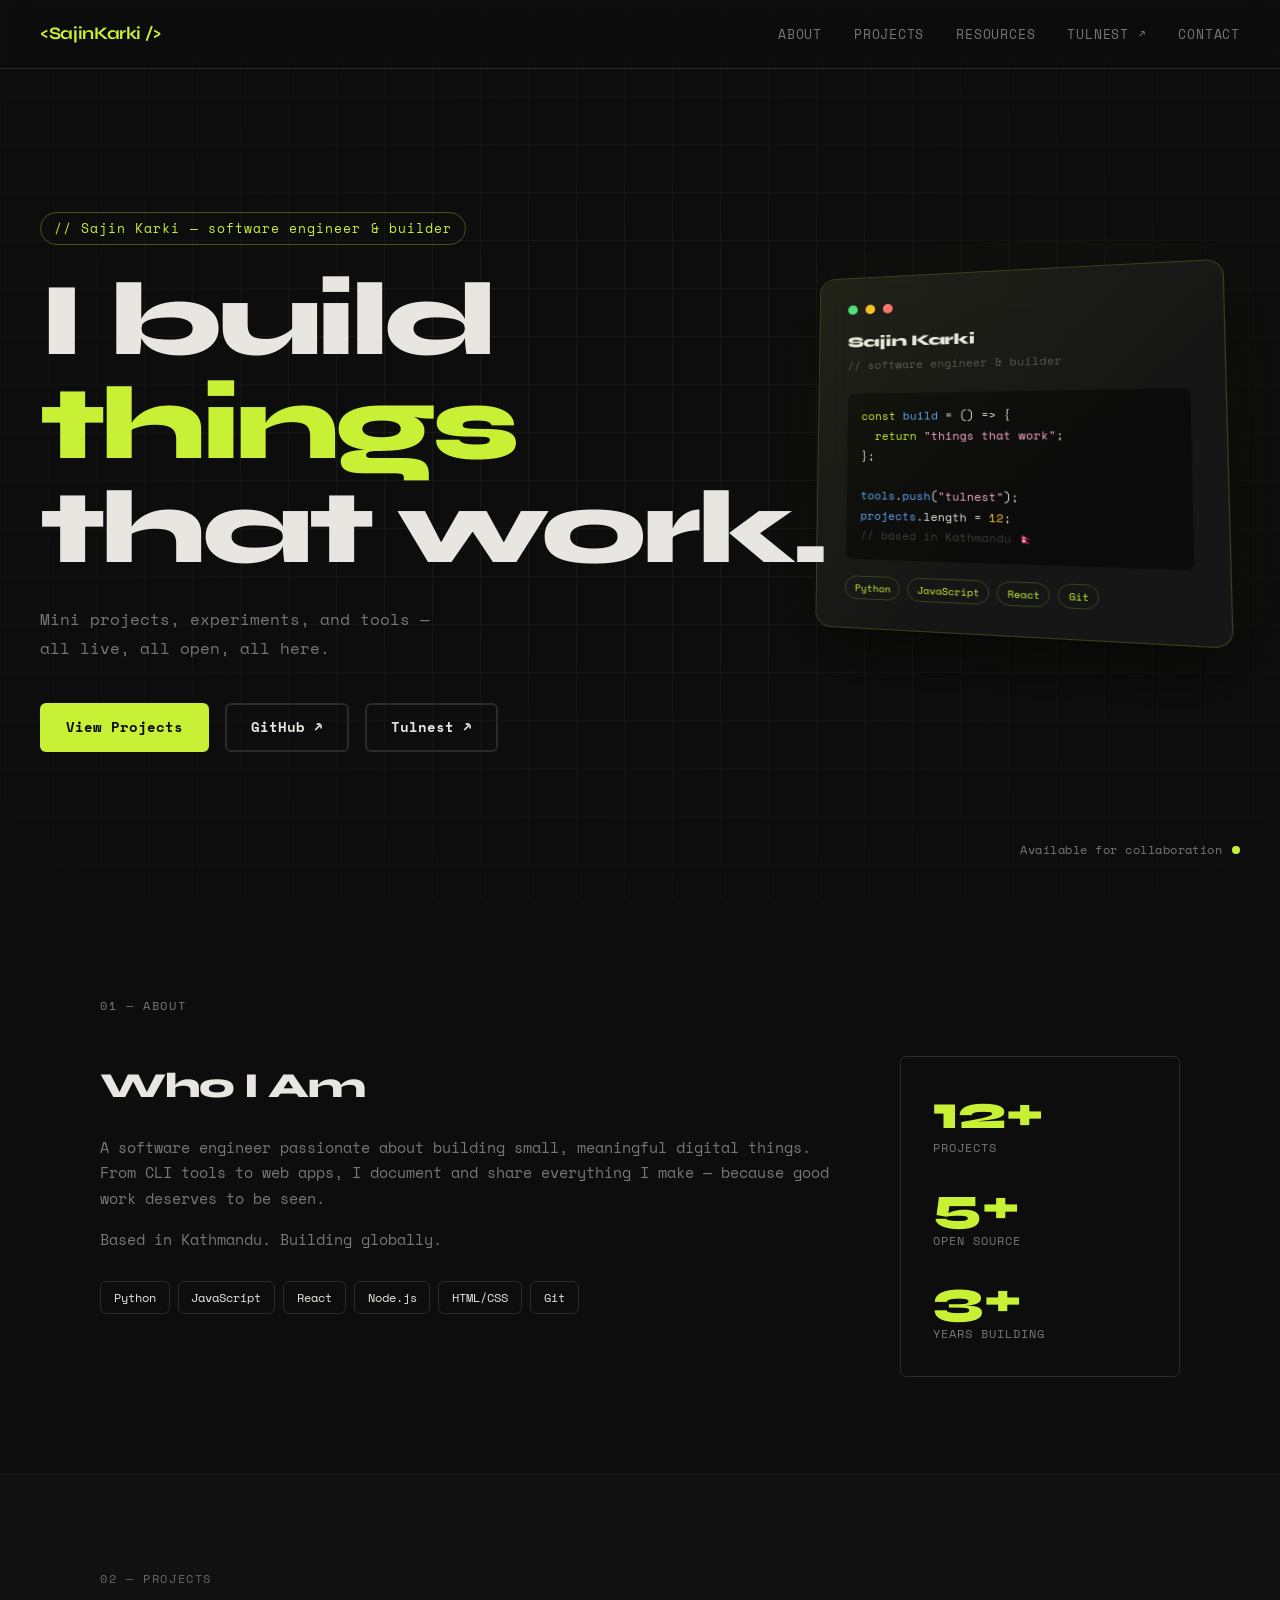
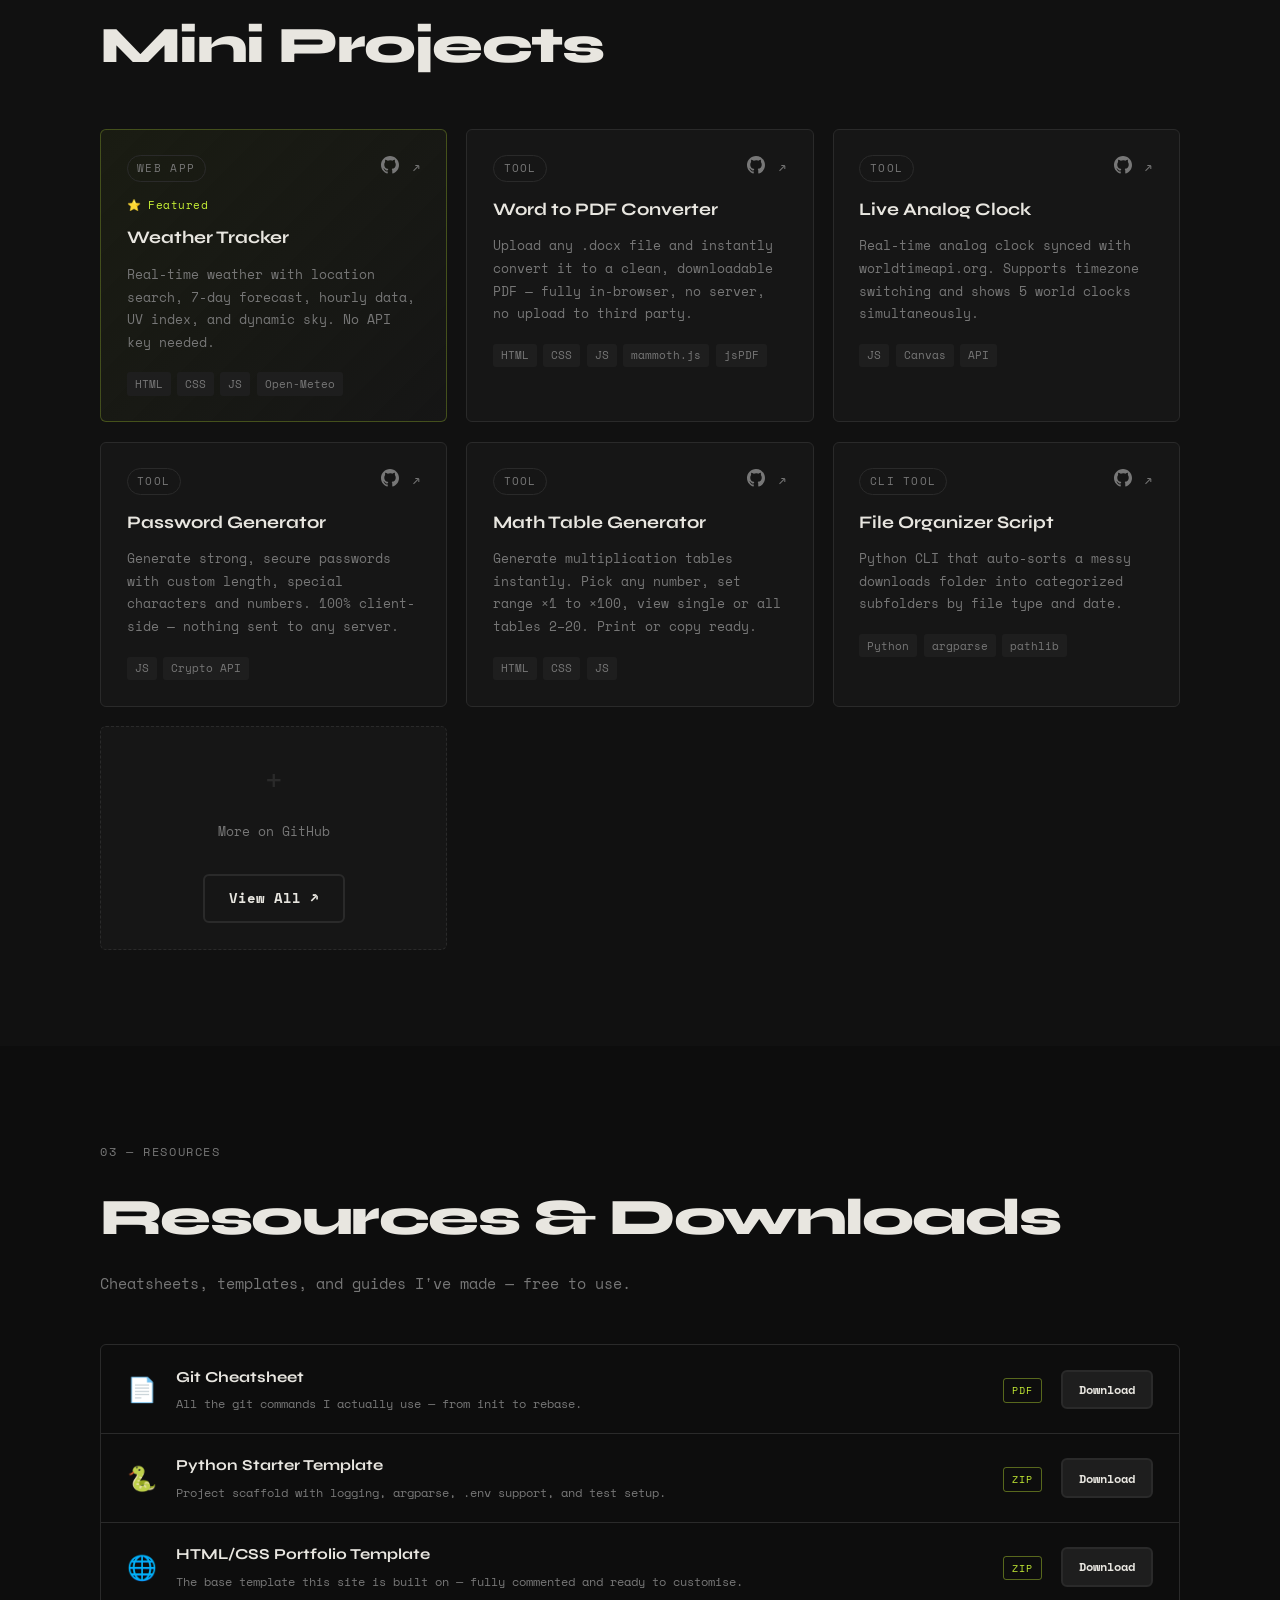
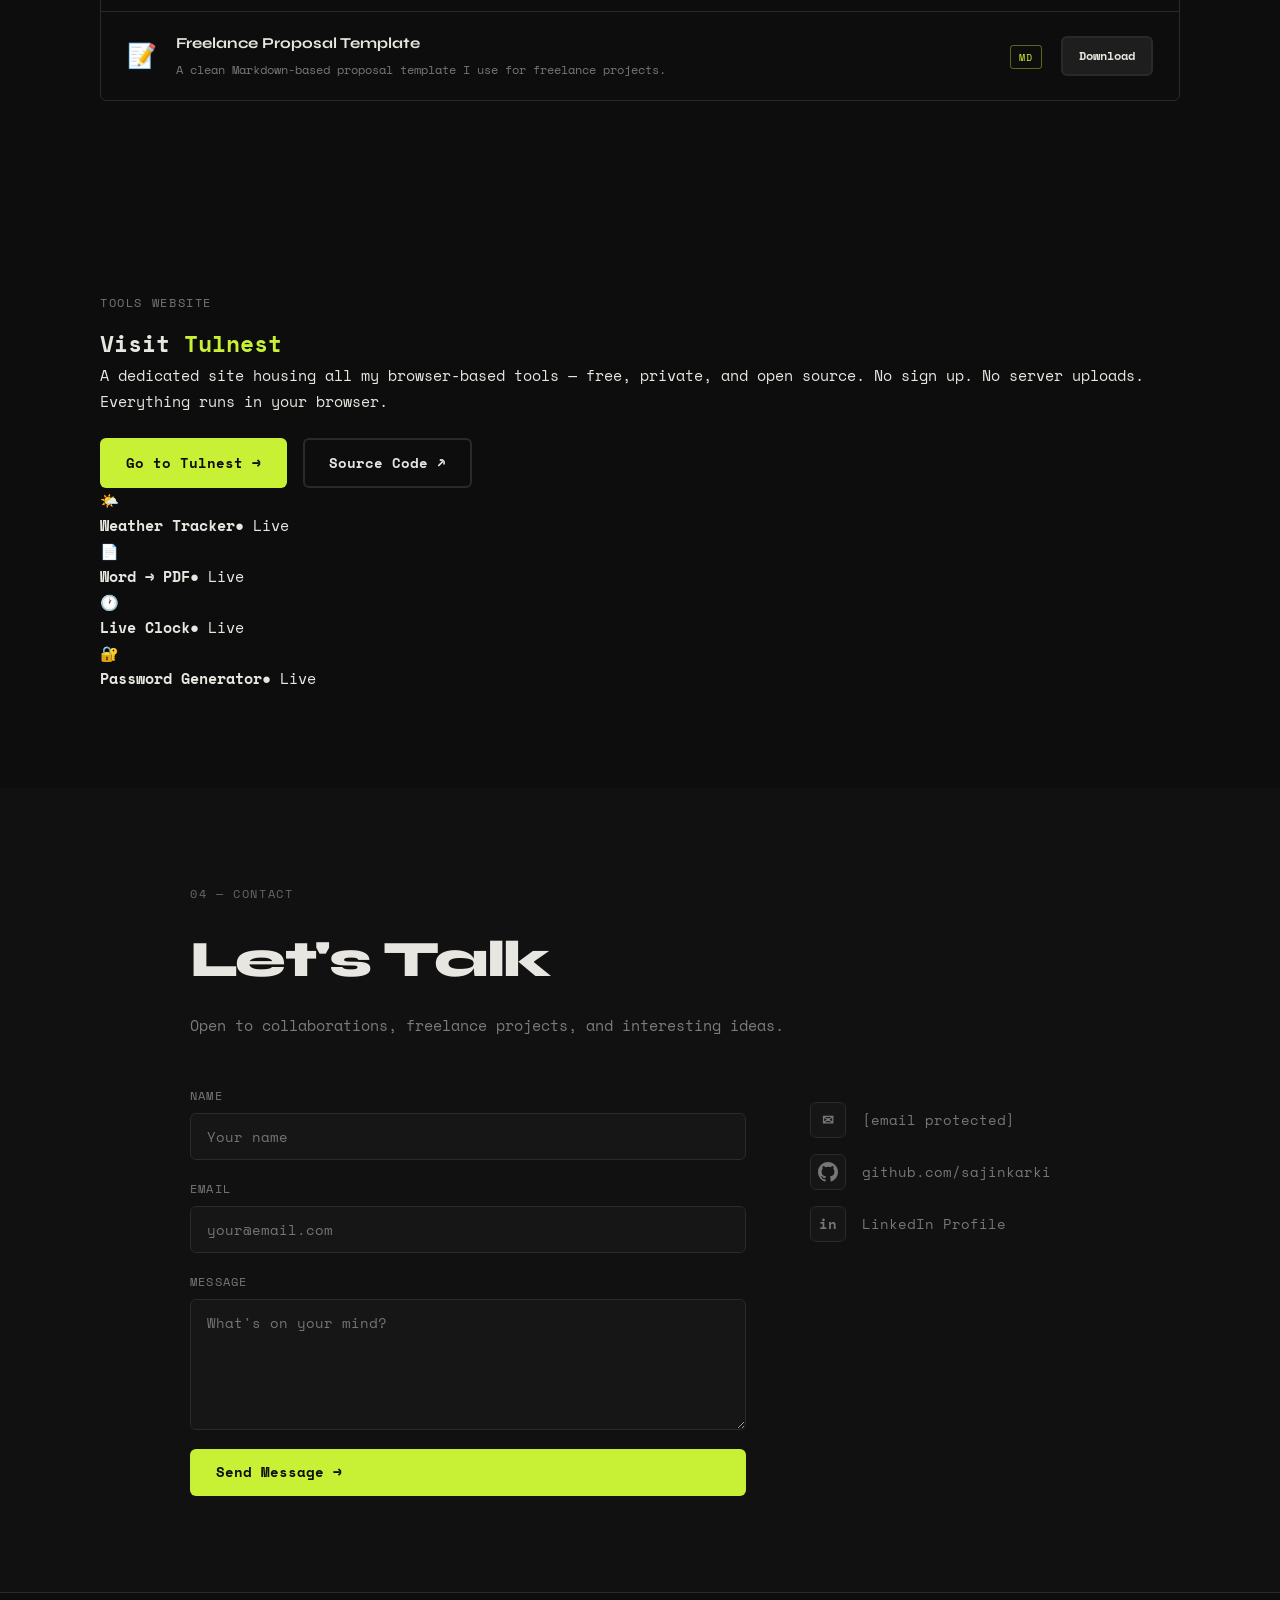
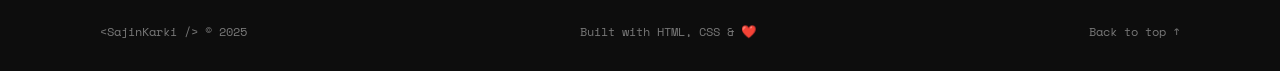
==== commit c2a73826: "Added math-tool and linkage" ====
--- a/index.html
+++ b/index.html
@@ -104,7 +104,7 @@
             <div class="card-3d-dot dot-r"></div>
           </div>
           <div class="card-3d-title">Sajin Karki</div>
-          <div class="card-3d-sub">// Thinker & builder</div>
+          <div class="card-3d-sub">// software engineer & builder</div>
           <div class="card-3d-code">
             <span class="cl"><span class="kw">const</span> <span class="fn">build</span> = () => {</span>
             <span class="cl">&nbsp;&nbsp;<span class="kw">return</span> <span class="str">"things that work"</span>;</span>
@@ -125,7 +125,7 @@
     </div>
 
     <div class="hero-content">
-      <span class="hero-tag">// Sajin Karki — Thinker & builder</span>
+      <span class="hero-tag">// Sajin Karki — software engineer & builder</span>
       <h1 class="hero-title">
         I build<br/>
         <span class="accent">things</span><br/>
@@ -153,7 +153,7 @@
       <div class="about-grid">
         <div class="about-text">
           <h2>Who I Am</h2>
-          <p>A Thinker passionate about building small, meaningful digital things. From CLI tools to web apps, I document and share everything I make — because good work deserves to be seen.</p>
+          <p>A software engineer passionate about building small, meaningful digital things. From CLI tools to web apps, I document and share everything I make — because good work deserves to be seen.</p>
           <p>Based in Kathmandu. Building globally.</p>
           <div class="stack-tags">
             <span>Python</span><span>JavaScript</span><span>React</span>
@@ -173,31 +173,28 @@
     <div class="container">
       <div class="section-label light">02 — Projects</div>
       <h2 class="section-title light">Mini Projects</h2>
+
       <div class="projects-grid">
 
         <div class="project-card featured">
           <div class="project-header">
             <span class="project-type">Web App</span>
             <div class="project-links">
-              <a href="https://github.com/sajinkarki/tulnest" title="GitHub" target="_blank">
-                <svg width="18" height="18" fill="currentColor" viewBox="0 0 24 24"><path d="M12 0C5.37 0 0 5.37 0 12c0 5.3 3.438 9.8 8.205 11.385.6.113.82-.258.82-.577v-2.234c-3.338.726-4.033-1.416-4.033-1.416-.546-1.387-1.333-1.756-1.333-1.756-1.089-.745.083-.729.083-.729 1.205.084 1.839 1.237 1.839 1.237 1.07 1.834 2.807 1.304 3.492.997.107-.775.418-1.305.762-1.604-2.665-.305-5.467-1.334-5.467-5.931 0-1.311.469-2.381 1.236-3.221-.124-.303-.535-1.524.117-3.176 0 0 1.008-.322 3.301 1.23A11.509 11.509 0 0112 5.803c1.02.005 2.047.138 3.006.404 2.291-1.552 3.297-1.23 3.297-1.23.653 1.653.242 2.874.118 3.176.77.84 1.235 1.91 1.235 3.221 0 4.609-2.807 5.624-5.479 5.921.43.372.823 1.102.823 2.222v3.293c0 .319.192.694.801.576C20.566 21.797 24 17.3 24 12c0-6.63-5.373-12-12-12z"/></svg>
-              </a>
+              <a href="https://github.com/sajinkarki/tulnest/tree/main/tools/weather-tracker" title="Source Code" target="_blank"><svg width="18" height="18" fill="currentColor" viewBox="0 0 24 24"><path d="M12 0C5.37 0 0 5.37 0 12c0 5.3 3.438 9.8 8.205 11.385.6.113.82-.258.82-.577v-2.234c-3.338.726-4.033-1.416-4.033-1.416-.546-1.387-1.333-1.756-1.333-1.756-1.089-.745.083-.729.083-.729 1.205.084 1.839 1.237 1.839 1.237 1.07 1.834 2.807 1.304 3.492.997.107-.775.418-1.305.762-1.604-2.665-.305-5.467-1.334-5.467-5.931 0-1.311.469-2.381 1.236-3.221-.124-.303-.535-1.524.117-3.176 0 0 1.008-.322 3.301 1.23A11.509 11.509 0 0112 5.803c1.02.005 2.047.138 3.006.404 2.291-1.552 3.297-1.23 3.297-1.23.653 1.653.242 2.874.118 3.176.77.84 1.235 1.91 1.235 3.221 0 4.609-2.807 5.624-5.479 5.921.43.372.823 1.102.823 2.222v3.293c0 .319.192.694.801.576C20.566 21.797 24 17.3 24 12c0-6.63-5.373-12-12-12z"/></svg></a>
               <a href="https://sajinkarki.github.io/tulnest/tools/weather-tracker/" title="Live Demo" target="_blank">↗</a>
             </div>
           </div>
           <div class="featured-badge">⭐ Featured</div>
           <h3>Weather Tracker</h3>
-          <p>Real-time weather with location search, 5-day forecast, humidity, wind speed, and UV index. Powered by OpenWeatherMap API.</p>
-          <div class="project-tech"><span>HTML</span><span>CSS</span><span>JS</span><span>OpenWeather API</span></div>
+          <p>Real-time weather with location search, 7-day forecast, hourly data, UV index, and dynamic sky. No API key needed.</p>
+          <div class="project-tech"><span>HTML</span><span>CSS</span><span>JS</span><span>Open-Meteo</span></div>
         </div>
 
         <div class="project-card">
           <div class="project-header">
             <span class="project-type">Tool</span>
             <div class="project-links">
-              <a href="https://github.com/sajinkarki/tulnest" title="GitHub" target="_blank">
-                <svg width="18" height="18" fill="currentColor" viewBox="0 0 24 24"><path d="M12 0C5.37 0 0 5.37 0 12c0 5.3 3.438 9.8 8.205 11.385.6.113.82-.258.82-.577v-2.234c-3.338.726-4.033-1.416-4.033-1.416-.546-1.387-1.333-1.756-1.333-1.756-1.089-.745.083-.729.083-.729 1.205.084 1.839 1.237 1.839 1.237 1.07 1.834 2.807 1.304 3.492.997.107-.775.418-1.305.762-1.604-2.665-.305-5.467-1.334-5.467-5.931 0-1.311.469-2.381 1.236-3.221-.124-.303-.535-1.524.117-3.176 0 0 1.008-.322 3.301 1.23A11.509 11.509 0 0112 5.803c1.02.005 2.047.138 3.006.404 2.291-1.552 3.297-1.23 3.297-1.23.653 1.653.242 2.874.118 3.176.77.84 1.235 1.91 1.235 3.221 0 4.609-2.807 5.624-5.479 5.921.43.372.823 1.102.823 2.222v3.293c0 .319.192.694.801.576C20.566 21.797 24 17.3 24 12c0-6.63-5.373-12-12-12z"/></svg>
-              </a>
+              <a href="https://github.com/sajinkarki/tulnest/tree/main/tools/word-to-pdf" title="Source Code" target="_blank"><svg width="18" height="18" fill="currentColor" viewBox="0 0 24 24"><path d="M12 0C5.37 0 0 5.37 0 12c0 5.3 3.438 9.8 8.205 11.385.6.113.82-.258.82-.577v-2.234c-3.338.726-4.033-1.416-4.033-1.416-.546-1.387-1.333-1.756-1.333-1.756-1.089-.745.083-.729.083-.729 1.205.084 1.839 1.237 1.839 1.237 1.07 1.834 2.807 1.304 3.492.997.107-.775.418-1.305.762-1.604-2.665-.305-5.467-1.334-5.467-5.931 0-1.311.469-2.381 1.236-3.221-.124-.303-.535-1.524.117-3.176 0 0 1.008-.322 3.301 1.23A11.509 11.509 0 0112 5.803c1.02.005 2.047.138 3.006.404 2.291-1.552 3.297-1.23 3.297-1.23.653 1.653.242 2.874.118 3.176.77.84 1.235 1.91 1.235 3.221 0 4.609-2.807 5.624-5.479 5.921.43.372.823 1.102.823 2.222v3.293c0 .319.192.694.801.576C20.566 21.797 24 17.3 24 12c0-6.63-5.373-12-12-12z"/></svg></a>
               <a href="https://sajinkarki.github.io/tulnest/tools/word-to-pdf/" title="Live Demo" target="_blank">↗</a>
             </div>
           </div>
@@ -210,9 +207,7 @@
           <div class="project-header">
             <span class="project-type">Tool</span>
             <div class="project-links">
-              <a href="https://github.com/sajinkarki/tulnest" title="GitHub" target="_blank">
-                <svg width="18" height="18" fill="currentColor" viewBox="0 0 24 24"><path d="M12 0C5.37 0 0 5.37 0 12c0 5.3 3.438 9.8 8.205 11.385.6.113.82-.258.82-.577v-2.234c-3.338.726-4.033-1.416-4.033-1.416-.546-1.387-1.333-1.756-1.333-1.756-1.089-.745.083-.729.083-.729 1.205.084 1.839 1.237 1.839 1.237 1.07 1.834 2.807 1.304 3.492.997.107-.775.418-1.305.762-1.604-2.665-.305-5.467-1.334-5.467-5.931 0-1.311.469-2.381 1.236-3.221-.124-.303-.535-1.524.117-3.176 0 0 1.008-.322 3.301 1.23A11.509 11.509 0 0112 5.803c1.02.005 2.047.138 3.006.404 2.291-1.552 3.297-1.23 3.297-1.23.653 1.653.242 2.874.118 3.176.77.84 1.235 1.91 1.235 3.221 0 4.609-2.807 5.624-5.479 5.921.43.372.823 1.102.823 2.222v3.293c0 .319.192.694.801.576C20.566 21.797 24 17.3 24 12c0-6.63-5.373-12-12-12z"/></svg>
-              </a>
+              <a href="https://github.com/sajinkarki/tulnest/tree/main/tools/live-clock" title="Source Code" target="_blank"><svg width="18" height="18" fill="currentColor" viewBox="0 0 24 24"><path d="M12 0C5.37 0 0 5.37 0 12c0 5.3 3.438 9.8 8.205 11.385.6.113.82-.258.82-.577v-2.234c-3.338.726-4.033-1.416-4.033-1.416-.546-1.387-1.333-1.756-1.333-1.756-1.089-.745.083-.729.083-.729 1.205.084 1.839 1.237 1.839 1.237 1.07 1.834 2.807 1.304 3.492.997.107-.775.418-1.305.762-1.604-2.665-.305-5.467-1.334-5.467-5.931 0-1.311.469-2.381 1.236-3.221-.124-.303-.535-1.524.117-3.176 0 0 1.008-.322 3.301 1.23A11.509 11.509 0 0112 5.803c1.02.005 2.047.138 3.006.404 2.291-1.552 3.297-1.23 3.297-1.23.653 1.653.242 2.874.118 3.176.77.84 1.235 1.91 1.235 3.221 0 4.609-2.807 5.624-5.479 5.921.43.372.823 1.102.823 2.222v3.293c0 .319.192.694.801.576C20.566 21.797 24 17.3 24 12c0-6.63-5.373-12-12-12z"/></svg></a>
               <a href="https://sajinkarki.github.io/tulnest/tools/live-clock/" title="Live Demo" target="_blank">↗</a>
             </div>
           </div>
@@ -225,9 +220,7 @@
           <div class="project-header">
             <span class="project-type">Tool</span>
             <div class="project-links">
-              <a href="https://github.com/sajinkarki/tulnest" title="GitHub" target="_blank">
-                <svg width="18" height="18" fill="currentColor" viewBox="0 0 24 24"><path d="M12 0C5.37 0 0 5.37 0 12c0 5.3 3.438 9.8 8.205 11.385.6.113.82-.258.82-.577v-2.234c-3.338.726-4.033-1.416-4.033-1.416-.546-1.387-1.333-1.756-1.333-1.756-1.089-.745.083-.729.083-.729 1.205.084 1.839 1.237 1.839 1.237 1.07 1.834 2.807 1.304 3.492.997.107-.775.418-1.305.762-1.604-2.665-.305-5.467-1.334-5.467-5.931 0-1.311.469-2.381 1.236-3.221-.124-.303-.535-1.524.117-3.176 0 0 1.008-.322 3.301 1.23A11.509 11.509 0 0112 5.803c1.02.005 2.047.138 3.006.404 2.291-1.552 3.297-1.23 3.297-1.23.653 1.653.242 2.874.118 3.176.77.84 1.235 1.91 1.235 3.221 0 4.609-2.807 5.624-5.479 5.921.43.372.823 1.102.823 2.222v3.293c0 .319.192.694.801.576C20.566 21.797 24 17.3 24 12c0-6.63-5.373-12-12-12z"/></svg>
-              </a>
+              <a href="https://github.com/sajinkarki/tulnest/tree/main/tools/password-generator" title="Source Code" target="_blank"><svg width="18" height="18" fill="currentColor" viewBox="0 0 24 24"><path d="M12 0C5.37 0 0 5.37 0 12c0 5.3 3.438 9.8 8.205 11.385.6.113.82-.258.82-.577v-2.234c-3.338.726-4.033-1.416-4.033-1.416-.546-1.387-1.333-1.756-1.333-1.756-1.089-.745.083-.729.083-.729 1.205.084 1.839 1.237 1.839 1.237 1.07 1.834 2.807 1.304 3.492.997.107-.775.418-1.305.762-1.604-2.665-.305-5.467-1.334-5.467-5.931 0-1.311.469-2.381 1.236-3.221-.124-.303-.535-1.524.117-3.176 0 0 1.008-.322 3.301 1.23A11.509 11.509 0 0112 5.803c1.02.005 2.047.138 3.006.404 2.291-1.552 3.297-1.23 3.297-1.23.653 1.653.242 2.874.118 3.176.77.84 1.235 1.91 1.235 3.221 0 4.609-2.807 5.624-5.479 5.921.43.372.823 1.102.823 2.222v3.293c0 .319.192.694.801.576C20.566 21.797 24 17.3 24 12c0-6.63-5.373-12-12-12z"/></svg></a>
               <a href="https://sajinkarki.github.io/tulnest/tools/password-generator/" title="Live Demo" target="_blank">↗</a>
             </div>
           </div>
@@ -238,12 +231,23 @@
 
         <div class="project-card">
           <div class="project-header">
+            <span class="project-type">Tool</span>
+            <div class="project-links">
+              <a href="https://github.com/sajinkarki/tulnest/tree/main/tools/math-table" title="Source Code" target="_blank"><svg width="18" height="18" fill="currentColor" viewBox="0 0 24 24"><path d="M12 0C5.37 0 0 5.37 0 12c0 5.3 3.438 9.8 8.205 11.385.6.113.82-.258.82-.577v-2.234c-3.338.726-4.033-1.416-4.033-1.416-.546-1.387-1.333-1.756-1.333-1.756-1.089-.745.083-.729.083-.729 1.205.084 1.839 1.237 1.839 1.237 1.07 1.834 2.807 1.304 3.492.997.107-.775.418-1.305.762-1.604-2.665-.305-5.467-1.334-5.467-5.931 0-1.311.469-2.381 1.236-3.221-.124-.303-.535-1.524.117-3.176 0 0 1.008-.322 3.301 1.23A11.509 11.509 0 0112 5.803c1.02.005 2.047.138 3.006.404 2.291-1.552 3.297-1.23 3.297-1.23.653 1.653.242 2.874.118 3.176.77.84 1.235 1.91 1.235 3.221 0 4.609-2.807 5.624-5.479 5.921.43.372.823 1.102.823 2.222v3.293c0 .319.192.694.801.576C20.566 21.797 24 17.3 24 12c0-6.63-5.373-12-12-12z"/></svg></a>
+              <a href="https://sajinkarki.github.io/tulnest/tools/math-table/" title="Live Demo" target="_blank">↗</a>
+            </div>
+          </div>
+          <h3>Math Table Generator</h3>
+          <p>Generate multiplication tables instantly. Pick any number, set range ×1 to ×100, view single or all tables 2–20. Print or copy ready.</p>
+          <div class="project-tech"><span>HTML</span><span>CSS</span><span>JS</span></div>
+        </div>
+
+        <div class="project-card">
+          <div class="project-header">
             <span class="project-type">CLI Tool</span>
             <div class="project-links">
-              <a href="https://github.com/sajinkarki/file-organizer" title="GitHub" target="_blank">
-                <svg width="18" height="18" fill="currentColor" viewBox="0 0 24 24"><path d="M12 0C5.37 0 0 5.37 0 12c0 5.3 3.438 9.8 8.205 11.385.6.113.82-.258.82-.577v-2.234c-3.338.726-4.033-1.416-4.033-1.416-.546-1.387-1.333-1.756-1.333-1.756-1.089-.745.083-.729.083-.729 1.205.084 1.839 1.237 1.839 1.237 1.07 1.834 2.807 1.304 3.492.997.107-.775.418-1.305.762-1.604-2.665-.305-5.467-1.334-5.467-5.931 0-1.311.469-2.381 1.236-3.221-.124-.303-.535-1.524.117-3.176 0 0 1.008-.322 3.301 1.23A11.509 11.509 0 0112 5.803c1.02.005 2.047.138 3.006.404 2.291-1.552 3.297-1.23 3.297-1.23.653 1.653.242 2.874.118 3.176.77.84 1.235 1.91 1.235 3.221 0 4.609-2.807 5.624-5.479 5.921.43.372.823 1.102.823 2.222v3.293c0 .319.192.694.801.576C20.566 21.797 24 17.3 24 12c0-6.63-5.373-12-12-12z"/></svg>
-              </a>
-              <a href="https://github.com/sajinkarki/file-organizer" target="_blank">↗</a>
+              <a href="https://github.com/sajinkarki/file-organizer" title="Source Code" target="_blank"><svg width="18" height="18" fill="currentColor" viewBox="0 0 24 24"><path d="M12 0C5.37 0 0 5.37 0 12c0 5.3 3.438 9.8 8.205 11.385.6.113.82-.258.82-.577v-2.234c-3.338.726-4.033-1.416-4.033-1.416-.546-1.387-1.333-1.756-1.333-1.756-1.089-.745.083-.729.083-.729 1.205.084 1.839 1.237 1.839 1.237 1.07 1.834 2.807 1.304 3.492.997.107-.775.418-1.305.762-1.604-2.665-.305-5.467-1.334-5.467-5.931 0-1.311.469-2.381 1.236-3.221-.124-.303-.535-1.524.117-3.176 0 0 1.008-.322 3.301 1.23A11.509 11.509 0 0112 5.803c1.02.005 2.047.138 3.006.404 2.291-1.552 3.297-1.23 3.297-1.23.653 1.653.242 2.874.118 3.176.77.84 1.235 1.91 1.235 3.221 0 4.609-2.807 5.624-5.479 5.921.43.372.823 1.102.823 2.222v3.293c0 .319.192.694.801.576C20.566 21.797 24 17.3 24 12c0-6.63-5.373-12-12-12z"/></svg></a>
+              <a href="https://github.com/sajinkarki/file-organizer" title="Live Demo" target="_blank">↗</a>
             </div>
           </div>
           <h3>File Organizer Script</h3>
@@ -256,6 +260,8 @@
           <p>More on GitHub</p>
           <a href="https://github.com/sajinkarki" class="btn btn-ghost" target="_blank">View All ↗</a>
         </div>
+
+      </div>
 
       </div>
     </div>
@@ -331,8 +337,8 @@
           <button type="submit" class="btn btn-primary">Send Message →</button>
         </form>
         <div class="contact-links">
-          <a href="mailto:sajin@example.com" class="contact-link">
-            <span class="contact-link-icon">✉</span><span>sajin@example.com</span>
+          <a href="/cdn-cgi/l/email-protection#0e7d6f6467604e6b766f637e626b206d6163" class="contact-link">
+            <span class="contact-link-icon">✉</span><span><span class="__cf_email__" data-cfemail="0b786a6162654b6e736a667b676e25686466">[email&#160;protected]</span></span>
           </a>
           <a href="https://github.com/sajinkarki" class="contact-link" target="_blank">
             <span class="contact-link-icon"><svg width="20" height="20" fill="currentColor" viewBox="0 0 24 24"><path d="M12 0C5.37 0 0 5.37 0 12c0 5.3 3.438 9.8 8.205 11.385.6.113.82-.258.82-.577v-2.234c-3.338.726-4.033-1.416-4.033-1.416-.546-1.387-1.333-1.756-1.333-1.756-1.089-.745.083-.729.083-.729 1.205.084 1.839 1.237 1.839 1.237 1.07 1.834 2.807 1.304 3.492.997.107-.775.418-1.305.762-1.604-2.665-.305-5.467-1.334-5.467-5.931 0-1.311.469-2.381 1.236-3.221-.124-.303-.535-1.524.117-3.176 0 0 1.008-.322 3.301 1.23A11.509 11.509 0 0112 5.803c1.02.005 2.047.138 3.006.404 2.291-1.552 3.297-1.23 3.297-1.23.653 1.653.242 2.874.118 3.176.77.84 1.235 1.91 1.235 3.221 0 4.609-2.807 5.624-5.479 5.921.43.372.823 1.102.823 2.222v3.293c0 .319.192.694.801.576C20.566 21.797 24 17.3 24 12c0-6.63-5.373-12-12-12z"/></svg></span>
@@ -354,7 +360,7 @@
     </div>
   </footer>
 
-  <script src="script.js"></script>
+  <script data-cfasync="false" src="/cdn-cgi/scripts/5c5dd728/cloudflare-static/email-decode.min.js"></script><script src="script.js"></script>
   <script>
     // ── 3D HERO MOUSE TRACKING ──
     const scene = document.getElementById('hero3dScene');
@@ -383,13 +389,4 @@
       p.className = 'particle';
       const s = Math.random() * 4 + 2;
       p.style.cssText = `width:${s}px;height:${s}px;left:${Math.random()*100}%;` +
-        `animation-duration:${Math.random()*8+6}s;animation-delay:${Math.random()*3}s;` +
-        `opacity:${Math.random()*0.3+0.1};`;
-      scene.appendChild(p);
-      setTimeout(() => p.remove(), 14000);
-    }
-    setInterval(spawnParticle, 700);
-    for (let i = 0; i < 8; i++) spawnParticle();
-  </script>
-</body>
-</html>+        `animation-duration:${Math.random()*8+6}s;animation-delay:${Math.random()*3}s;`
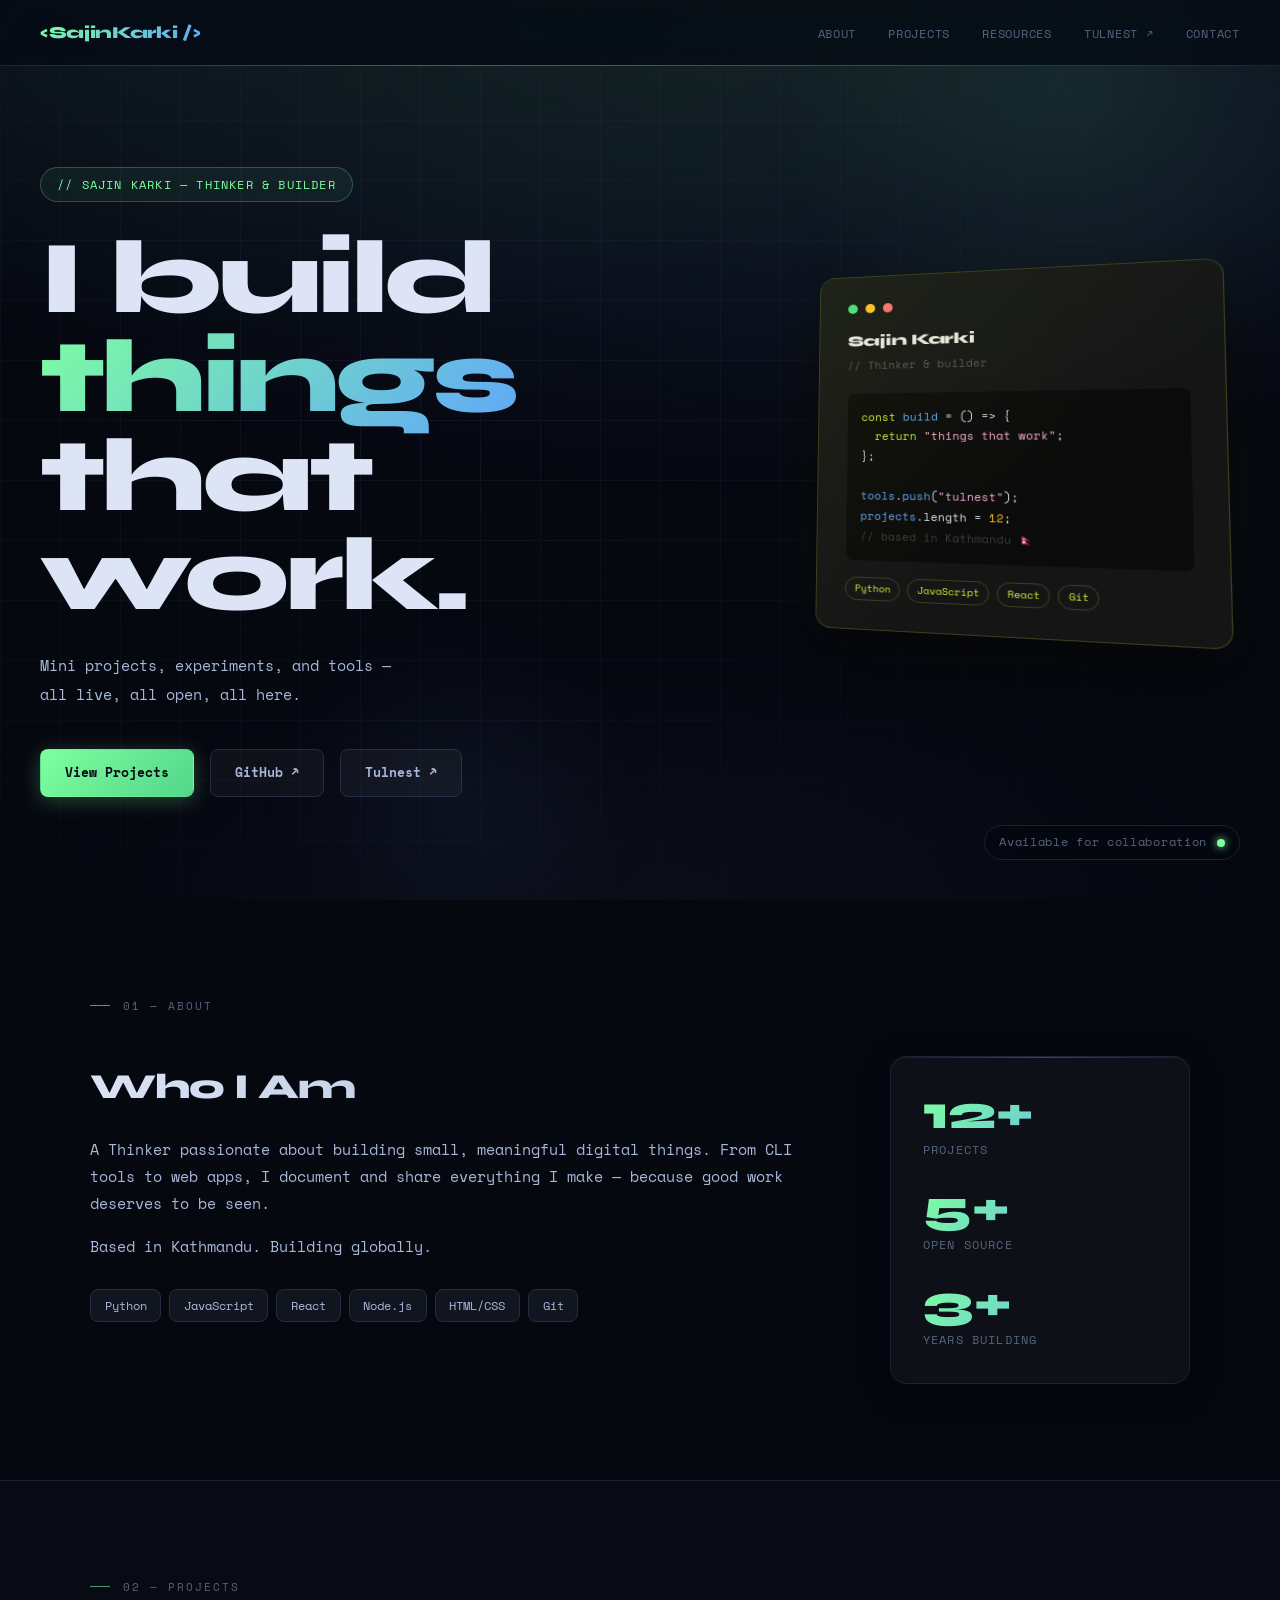
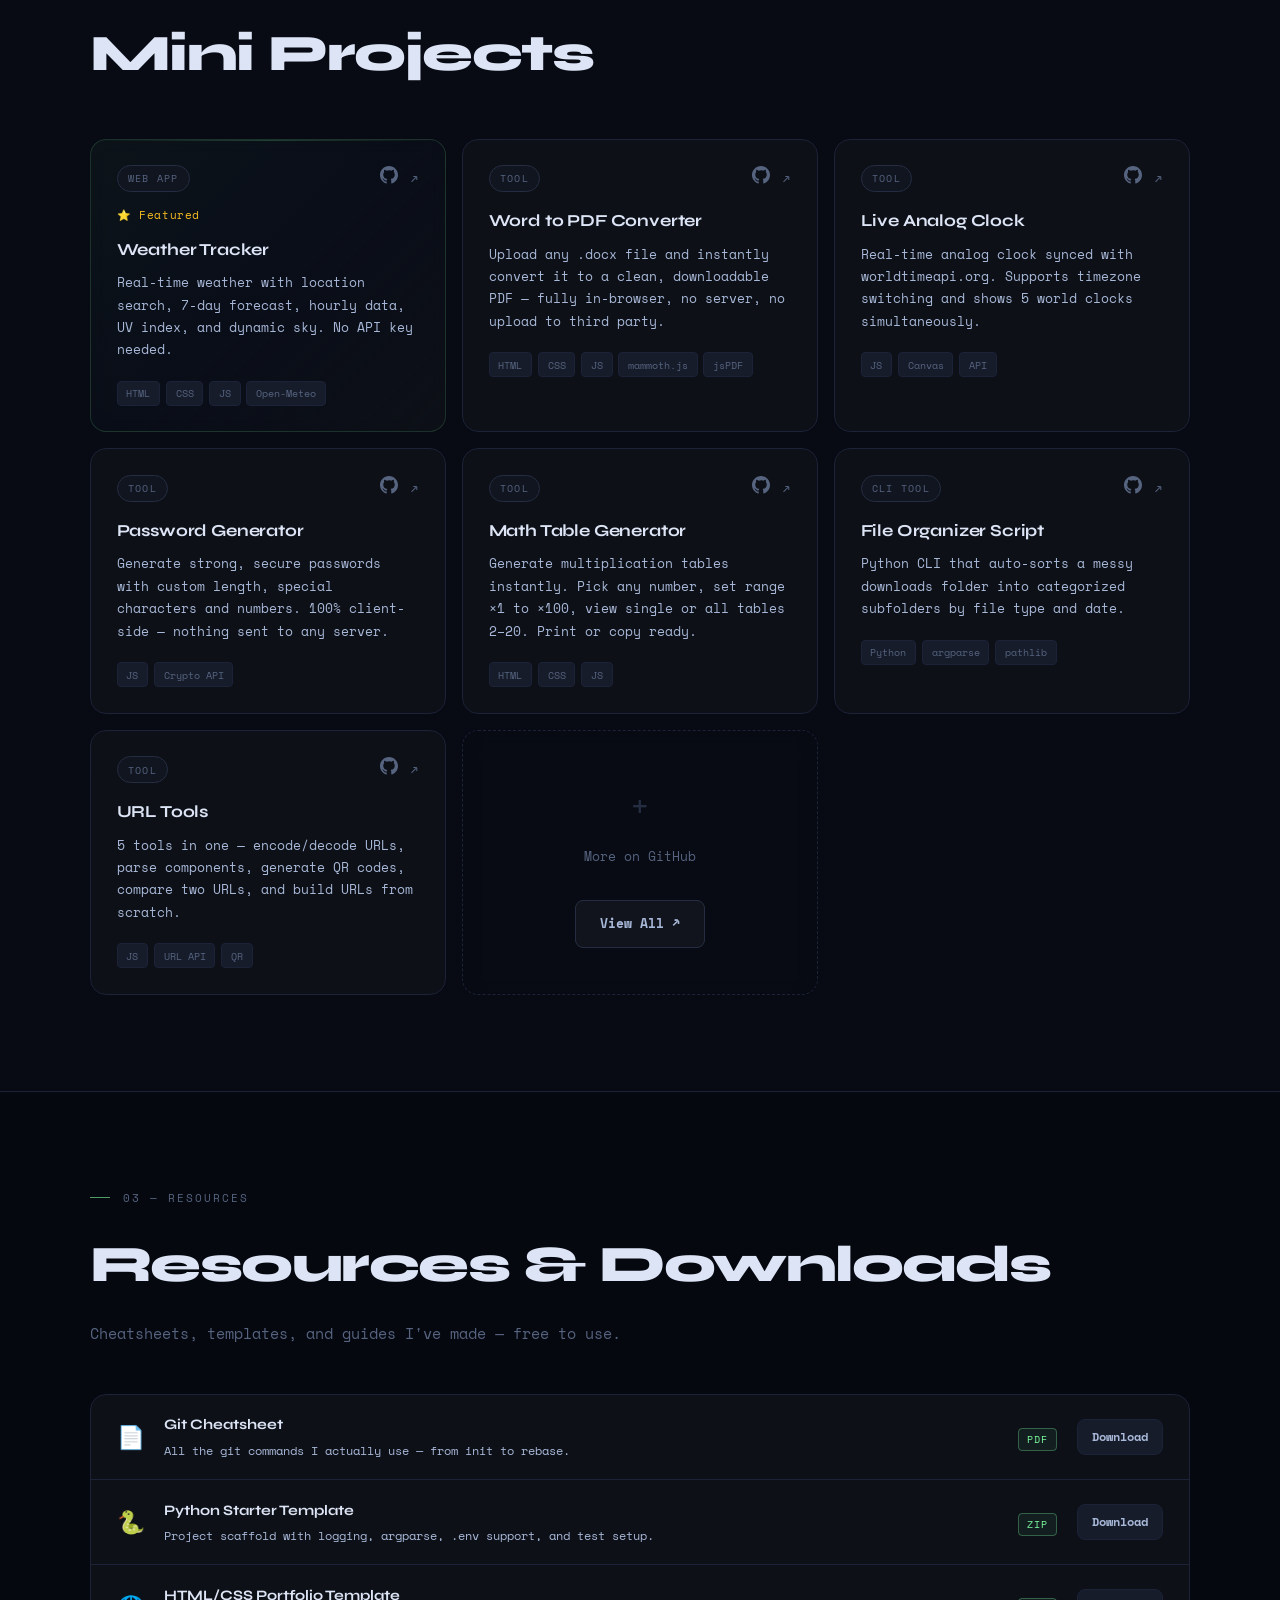
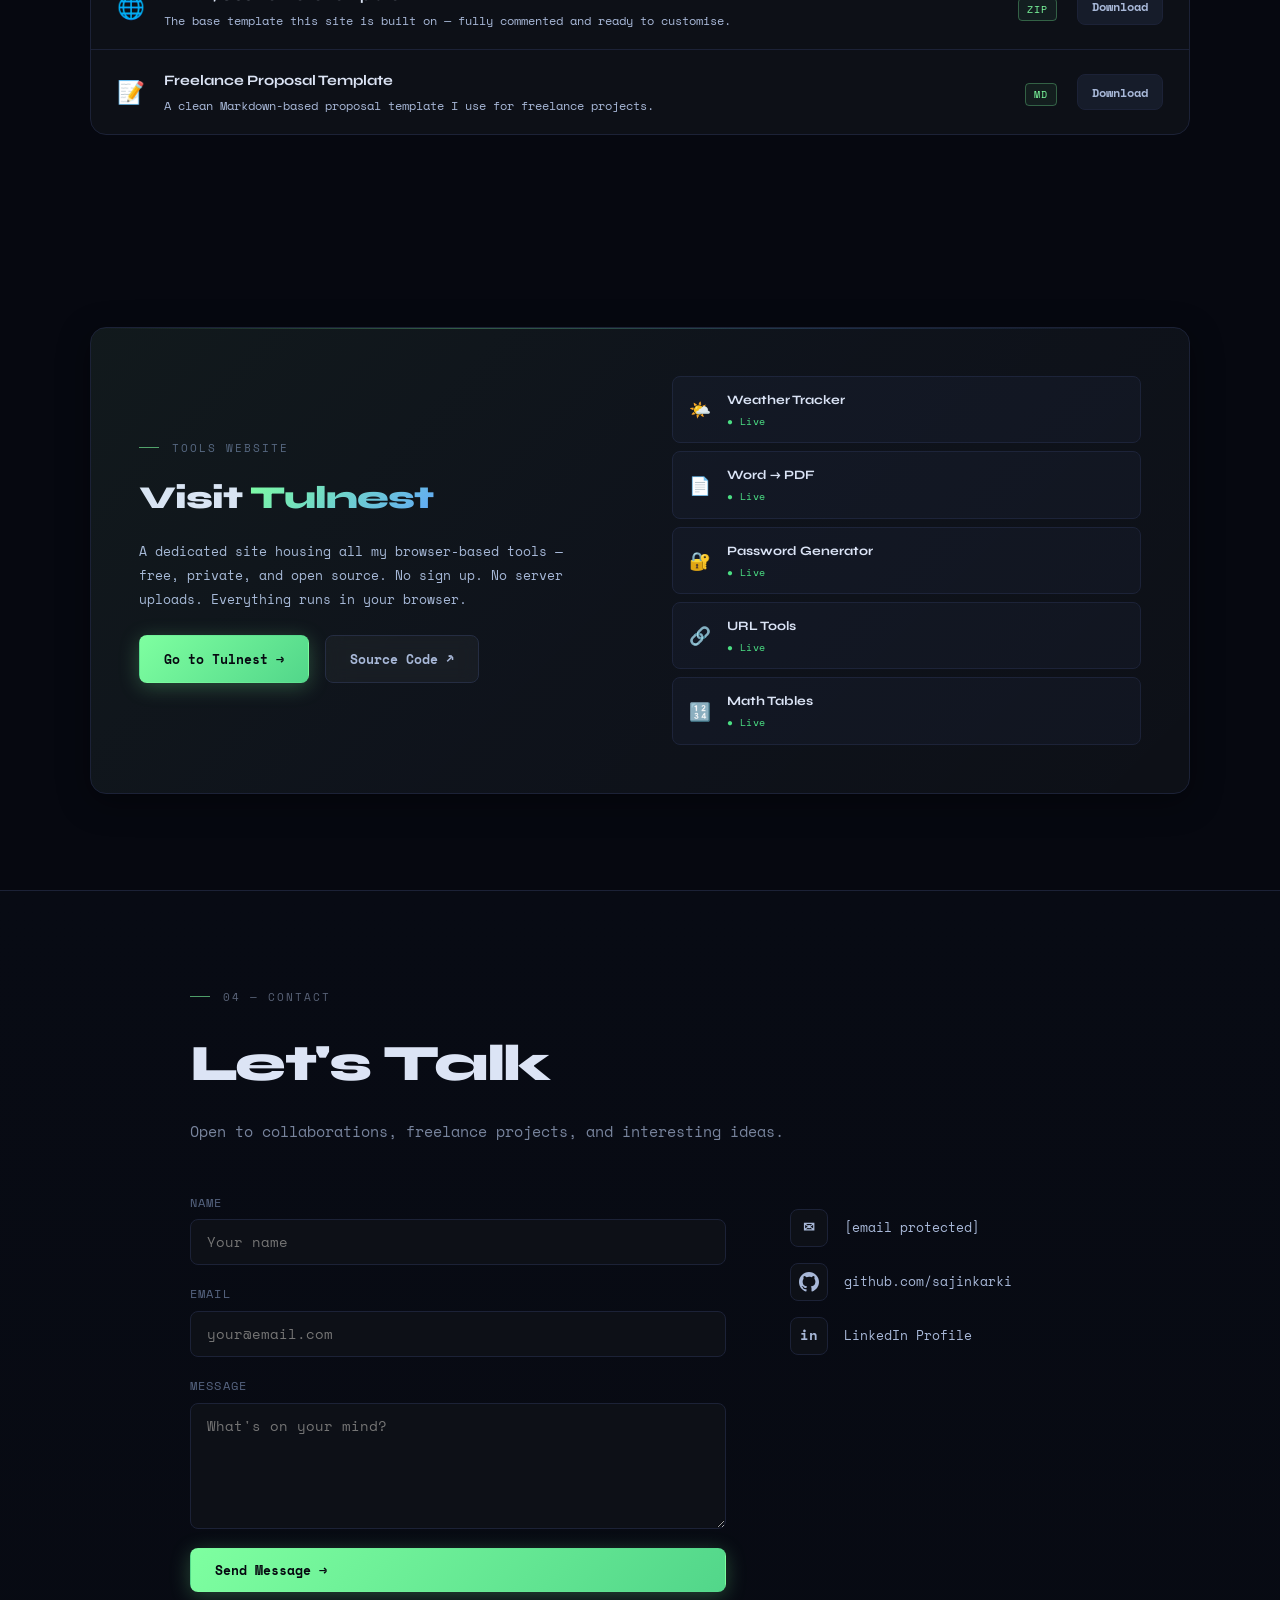
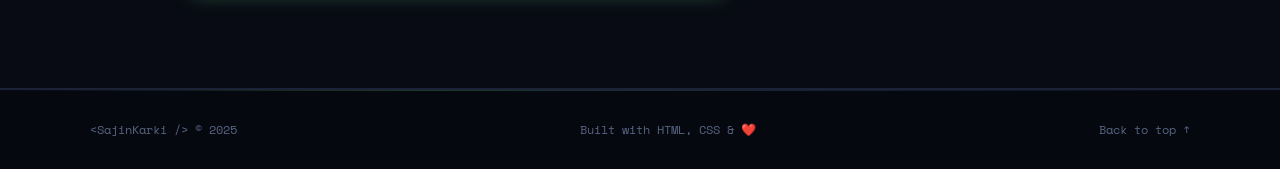
==== commit b3db304a: "URL tools added and portfolio enhanced" ====
--- a/index.html
+++ b/index.html
@@ -104,7 +104,7 @@
             <div class="card-3d-dot dot-r"></div>
           </div>
           <div class="card-3d-title">Sajin Karki</div>
-          <div class="card-3d-sub">// software engineer & builder</div>
+          <div class="card-3d-sub">// Thinker & builder</div>
           <div class="card-3d-code">
             <span class="cl"><span class="kw">const</span> <span class="fn">build</span> = () => {</span>
             <span class="cl">&nbsp;&nbsp;<span class="kw">return</span> <span class="str">"things that work"</span>;</span>
@@ -125,7 +125,7 @@
     </div>
 
     <div class="hero-content">
-      <span class="hero-tag">// Sajin Karki — software engineer & builder</span>
+      <span class="hero-tag">// Sajin Karki — Thinker & builder</span>
       <h1 class="hero-title">
         I build<br/>
         <span class="accent">things</span><br/>
@@ -153,7 +153,7 @@
       <div class="about-grid">
         <div class="about-text">
           <h2>Who I Am</h2>
-          <p>A software engineer passionate about building small, meaningful digital things. From CLI tools to web apps, I document and share everything I make — because good work deserves to be seen.</p>
+          <p>A Thinker passionate about building small, meaningful digital things. From CLI tools to web apps, I document and share everything I make — because good work deserves to be seen.</p>
           <p>Based in Kathmandu. Building globally.</p>
           <div class="stack-tags">
             <span>Python</span><span>JavaScript</span><span>React</span>
@@ -253,6 +253,19 @@
           <h3>File Organizer Script</h3>
           <p>Python CLI that auto-sorts a messy downloads folder into categorized subfolders by file type and date.</p>
           <div class="project-tech"><span>Python</span><span>argparse</span><span>pathlib</span></div>
+        </div>
+
+        <div class="project-card">
+          <div class="project-header">
+            <span class="project-type">Tool</span>
+            <div class="project-links">
+              <a href="https://github.com/sajinkarki/tulnest/tree/main/tools/url-tools" title="Source Code" target="_blank"><svg width="18" height="18" fill="currentColor" viewBox="0 0 24 24"><path d="M12 0C5.37 0 0 5.37 0 12c0 5.3 3.438 9.8 8.205 11.385.6.113.82-.258.82-.577v-2.234c-3.338.726-4.033-1.416-4.033-1.416-.546-1.387-1.333-1.756-1.333-1.756-1.089-.745.083-.729.083-.729 1.205.084 1.839 1.237 1.839 1.237 1.07 1.834 2.807 1.304 3.492.997.107-.775.418-1.305.762-1.604-2.665-.305-5.467-1.334-5.467-5.931 0-1.311.469-2.381 1.236-3.221-.124-.303-.535-1.524.117-3.176 0 0 1.008-.322 3.301 1.23A11.509 11.509 0 0112 5.803c1.02.005 2.047.138 3.006.404 2.291-1.552 3.297-1.23 3.297-1.23.653 1.653.242 2.874.118 3.176.77.84 1.235 1.91 1.235 3.221 0 4.609-2.807 5.624-5.479 5.921.43.372.823 1.102.823 2.222v3.293c0 .319.192.694.801.576C20.566 21.797 24 17.3 24 12c0-6.63-5.373-12-12-12z"/></svg></a>
+              <a href="https://sajinkarki.github.io/tulnest/tools/url-tools/" title="Live Demo" target="_blank">↗</a>
+            </div>
+          </div>
+          <h3>URL Tools</h3>
+          <p>5 tools in one — encode/decode URLs, parse components, generate QR codes, compare two URLs, and build URLs from scratch.</p>
+          <div class="project-tech"><span>JS</span><span>URL API</span><span>QR</span></div>
         </div>
 
         <div class="project-card add-card">
@@ -316,8 +329,9 @@
         <div class="tulnest-tools">
           <div class="mini-tool-card live"><span>🌤️</span><div><strong>Weather Tracker</strong><span class="live-dot">● Live</span></div></div>
           <div class="mini-tool-card live"><span>📄</span><div><strong>Word → PDF</strong><span class="live-dot">● Live</span></div></div>
-          <div class="mini-tool-card live"><span>🕐</span><div><strong>Live Clock</strong><span class="live-dot">● Live</span></div></div>
           <div class="mini-tool-card live"><span>🔐</span><div><strong>Password Generator</strong><span class="live-dot">● Live</span></div></div>
+          <div class="mini-tool-card live"><span>🔗</span><div><strong>URL Tools</strong><span class="live-dot">● Live</span></div></div>
+          <div class="mini-tool-card live"><span>🔢</span><div><strong>Math Tables</strong><span class="live-dot">● Live</span></div></div>
         </div>
       </div>
     </div>
--- a/style.css
+++ b/style.css
@@ -1,24 +1,61 @@
 /* ===========================
-   TOKENS & RESET
-=========================== */
+   DESIGN TOKENS
+=========================== */
+@import url('https://fonts.googleapis.com/css2?family=Space+Mono:ital,wght@0,400;0,700;1,400&family=Syne:wght@400;600;700;800&display=swap');
+
 :root {
-  --bg: #0d0d0d;
-  --bg2: #111;
-  --surface: #161616;
-  --surface2: #1e1e1e;
-  --border: #2a2a2a;
-  --text: #e8e6e0;
-  --muted: #777;
-  --accent: #c8f135;      /* electric lime */
-  --accent2: #f13568;     /* hot pink for contrast */
+  /* Core palette — deep space with aurora */
+  --bg:        #060810;
+  --bg2:       #080b14;
+  --surface:   #0d1017;
+  --surface2:  #111520;
+  --surface3:  #161c2a;
+  --border:    #1c2237;
+  --border2:   #252d42;
+
+  /* Text */
+  --text:      #dce4f5;
+  --text2:     #a8b8d8;
+  --muted:     #566480;
+
+  /* Aurora accent system */
+  --accent:    #7effa0;   /* aurora green */
+  --accent-dim: rgba(126,255,160,0.12);
+  --accent-glow: rgba(126,255,160,0.25);
+  --pink:      #ff6eb4;   /* aurora pink */
+  --pink-dim:  rgba(255,110,180,0.1);
+  --blue:      #60a5fa;   /* aurora blue */
+  --blue-dim:  rgba(96,165,250,0.1);
+  --purple:    #a78bfa;   /* aurora purple */
+  --gold:      #fbbf24;
+
+  /* Gradients */
+  --grad-hero: radial-gradient(ellipse 120% 80% at 60% 0%,
+    rgba(126,255,160,0.07) 0%,
+    rgba(96,165,250,0.05) 40%,
+    transparent 70%);
+  --grad-card: linear-gradient(135deg,
+    rgba(126,255,160,0.04) 0%,
+    rgba(96,165,250,0.02) 50%,
+    transparent 100%);
+
+  /* Typography */
   --font-display: 'Syne', sans-serif;
-  --font-mono: 'Space Mono', monospace;
-  --radius: 6px;
-  --transition: 0.22s cubic-bezier(0.4, 0, 0.2, 1);
-}
-
+  --font-mono:    'Space Mono', monospace;
+
+  /* Misc */
+  --radius:     8px;
+  --radius-lg:  16px;
+  --transition: 0.24s cubic-bezier(0.4, 0, 0.2, 1);
+  --shadow:     0 8px 32px rgba(0,0,0,0.4);
+  --shadow-lg:  0 24px 64px rgba(0,0,0,0.6);
+  --glow:       0 0 40px rgba(126,255,160,0.08);
+}
+
+/* ===========================
+   RESET & BASE
+=========================== */
 *, *::before, *::after { box-sizing: border-box; margin: 0; padding: 0; }
-
 html { scroll-behavior: smooth; }
 
 body {
@@ -26,12 +63,49 @@
   color: var(--text);
   font-family: var(--font-mono);
   font-size: 15px;
-  line-height: 1.7;
+  line-height: 1.75;
   overflow-x: hidden;
 }
 
 a { color: inherit; text-decoration: none; }
 img { max-width: 100%; }
+
+/* ===========================
+   AURORA BACKGROUND EFFECT
+=========================== */
+body::before {
+  content: '';
+  position: fixed; inset: 0; z-index: 0;
+  pointer-events: none;
+  background:
+    radial-gradient(ellipse 80% 50% at 20% -10%,  rgba(126,255,160,0.06), transparent),
+    radial-gradient(ellipse 60% 40% at 80% 10%,   rgba(96,165,250,0.05),  transparent),
+    radial-gradient(ellipse 50% 30% at 50% 100%,  rgba(167,139,250,0.04), transparent);
+  animation: auroraShift 20s ease-in-out infinite alternate;
+}
+
+@keyframes auroraShift {
+  0%   { opacity: 0.7; transform: scale(1)    translateY(0); }
+  50%  { opacity: 1;   transform: scale(1.05) translateY(-20px); }
+  100% { opacity: 0.8; transform: scale(0.98) translateY(10px); }
+}
+
+/* ===========================
+   GRID OVERLAY
+=========================== */
+body::after {
+  content: '';
+  position: fixed; inset: 0; z-index: 0;
+  pointer-events: none;
+  background-image:
+    linear-gradient(rgba(255,255,255,0.02) 1px, transparent 1px),
+    linear-gradient(90deg, rgba(255,255,255,0.02) 1px, transparent 1px);
+  background-size: 60px 60px;
+  mask-image: radial-gradient(ellipse 100% 100% at 50% 0%, black 20%, transparent 80%);
+}
+
+/* All content above aurora */
+.nav, .hero, .section, footer { position: relative; z-index: 1; }
 
 /* ===========================
    NAV
@@ -39,35 +113,49 @@
 .nav {
   position: fixed; top: 0; left: 0; right: 0; z-index: 100;
   display: flex; align-items: center; justify-content: space-between;
-  padding: 1.2rem 2.5rem;
-  background: rgba(13,13,13,0.85);
-  backdrop-filter: blur(14px);
+  padding: 1.1rem 2.5rem;
+  background: rgba(6,8,16,0.75);
+  backdrop-filter: blur(20px) saturate(180%);
   border-bottom: 1px solid var(--border);
+  transition: background var(--transition);
+}
+
+.nav::after {
+  content: '';
+  position: absolute; bottom: -1px; left: 0; right: 0;
+  height: 1px;
+  background: linear-gradient(90deg,
+    transparent, rgba(126,255,160,0.3), rgba(96,165,250,0.3), transparent);
 }
 
 .nav-logo {
   font-family: var(--font-display);
-  font-size: 1.1rem;
-  font-weight: 700;
-  color: var(--accent);
+  font-size: 1.05rem; font-weight: 800;
   letter-spacing: -0.02em;
-}
-
-.nav-links {
-  display: flex; gap: 2rem; list-style: none;
-}
+  background: linear-gradient(135deg, var(--accent), var(--blue));
+  -webkit-background-clip: text;
+  -webkit-text-fill-color: transparent;
+  background-clip: text;
+}
+
+.nav-links { display: flex; gap: 2rem; list-style: none; }
 .nav-links a {
-  font-size: 0.82rem;
-  color: var(--muted);
-  letter-spacing: 0.06em;
-  text-transform: uppercase;
+  font-size: 0.78rem; color: var(--muted);
+  letter-spacing: 0.06em; text-transform: uppercase;
   transition: color var(--transition);
+  position: relative;
+}
+.nav-links a::after {
+  content: '';
+  position: absolute; bottom: -4px; left: 0; right: 0;
+  height: 1px; background: var(--accent);
+  transform: scaleX(0); transition: transform var(--transition);
 }
 .nav-links a:hover { color: var(--accent); }
+.nav-links a:hover::after { transform: scaleX(1); }
 
 .nav-toggle {
-  display: none;
-  background: none; border: none;
+  display: none; background: none; border: none;
   color: var(--text); font-size: 1.4rem; cursor: pointer;
 }
 
@@ -79,44 +167,53 @@
   padding: 0.7rem 1.5rem;
   border-radius: var(--radius);
   font-family: var(--font-mono);
-  font-size: 0.85rem;
-  font-weight: 700;
+  font-size: 0.83rem; font-weight: 700;
   cursor: pointer;
   transition: all var(--transition);
-  border: 2px solid transparent;
-}
+  border: 1px solid transparent;
+  position: relative; overflow: hidden;
+}
+
+.btn::before {
+  content: '';
+  position: absolute; inset: 0;
+  background: linear-gradient(135deg, rgba(255,255,255,0.1), transparent);
+  opacity: 0; transition: opacity var(--transition);
+}
+.btn:hover::before { opacity: 1; }
 
 .btn-primary {
-  background: var(--accent);
-  color: #0d0d0d;
+  background: linear-gradient(135deg, var(--accent), #52d68a);
+  color: #060810; border-color: transparent;
+  box-shadow: 0 4px 20px rgba(126,255,160,0.25);
 }
 .btn-primary:hover {
   background: transparent;
   border-color: var(--accent);
   color: var(--accent);
+  box-shadow: 0 4px 24px rgba(126,255,160,0.15);
 }
 
 .btn-ghost {
-  background: transparent;
-  border-color: var(--border);
-  color: var(--text);
+  background: rgba(255,255,255,0.04);
+  border-color: var(--border2);
+  color: var(--text2);
+  backdrop-filter: blur(8px);
 }
 .btn-ghost:hover {
   border-color: var(--accent);
   color: var(--accent);
+  background: var(--accent-dim);
 }
 
 .btn-sm {
-  padding: 0.45rem 1rem;
-  font-size: 0.78rem;
-  background: var(--surface2);
+  padding: 0.4rem 0.9rem;
+  font-size: 0.75rem;
+  background: var(--surface3);
   border-color: var(--border);
-  color: var(--text);
-}
-.btn-sm:hover {
-  border-color: var(--accent);
-  color: var(--accent);
-}
+  color: var(--text2);
+}
+.btn-sm:hover { border-color: var(--accent); color: var(--accent); }
 
 /* ===========================
    HERO
@@ -125,8 +222,8 @@
   min-height: 100vh;
   display: flex; align-items: center;
   padding: 8rem 2.5rem 4rem;
-  position: relative;
-  overflow: hidden;
+  position: relative; overflow: hidden;
+  background: var(--grad-hero);
 }
 
 .hero-grid-bg {
@@ -134,43 +231,72 @@
   background-image:
     linear-gradient(var(--border) 1px, transparent 1px),
     linear-gradient(90deg, var(--border) 1px, transparent 1px);
-  background-size: 48px 48px;
-  opacity: 0.35;
-  mask-image: radial-gradient(ellipse 80% 80% at 50% 50%, black 30%, transparent 100%);
+  background-size: 60px 60px;
+  opacity: 0.4;
+  mask-image: radial-gradient(ellipse 90% 90% at 30% 50%, black 10%, transparent 80%);
+}
+
+/* Hero glow orbs */
+.hero::before {
+  content: '';
+  position: absolute; top: -200px; right: -100px;
+  width: 600px; height: 600px; border-radius: 50%;
+  background: radial-gradient(circle, rgba(126,255,160,0.06), transparent 70%);
+  pointer-events: none;
+  animation: orbFloat 12s ease-in-out infinite;
+}
+.hero::after {
+  content: '';
+  position: absolute; bottom: -100px; left: 20%;
+  width: 400px; height: 400px; border-radius: 50%;
+  background: radial-gradient(circle, rgba(96,165,250,0.05), transparent 70%);
+  pointer-events: none;
+  animation: orbFloat 16s ease-in-out infinite reverse;
+}
+
+@keyframes orbFloat {
+  0%, 100% { transform: translateY(0) scale(1); }
+  50%       { transform: translateY(-30px) scale(1.05); }
 }
 
 .hero-content {
-  max-width: 800px;
+  max-width: 680px;
   animation: fadeUp 0.9s ease both;
 }
 
 .hero-tag {
-  display: inline-block;
-  font-size: 0.82rem;
-  color: var(--accent);
-  letter-spacing: 0.08em;
-  margin-bottom: 1.5rem;
-  padding: 0.3rem 0.8rem;
-  border: 1px solid rgba(200,241,53,0.3);
+  display: inline-flex; align-items: center; gap: 0.5rem;
+  font-size: 0.75rem; color: var(--accent);
+  letter-spacing: 0.1em; text-transform: uppercase;
+  margin-bottom: 1.8rem;
+  padding: 0.35rem 1rem;
+  border: 1px solid rgba(126,255,160,0.25);
   border-radius: 999px;
+  background: rgba(126,255,160,0.06);
+  backdrop-filter: blur(8px);
 }
 
 .hero-title {
   font-family: var(--font-display);
   font-size: clamp(3rem, 9vw, 6.5rem);
   font-weight: 800;
-  line-height: 1.0;
+  line-height: 0.95;
   letter-spacing: -0.04em;
-  margin-bottom: 1.5rem;
-}
-
-.accent { color: var(--accent); }
+  margin-bottom: 1.6rem;
+  color: var(--text);
+}
+
+.accent {
+  background: linear-gradient(135deg, var(--accent) 0%, var(--blue) 100%);
+  -webkit-background-clip: text;
+  -webkit-text-fill-color: transparent;
+  background-clip: text;
+}
 
 .hero-sub {
-  font-size: 1rem;
-  color: var(--muted);
-  margin-bottom: 2.5rem;
-  line-height: 1.8;
+  font-size: 0.95rem; color: var(--text2);
+  margin-bottom: 2.5rem; line-height: 1.9;
+  max-width: 520px;
 }
 
 .hero-cta { display: flex; gap: 1rem; flex-wrap: wrap; }
@@ -178,14 +304,20 @@
 .hero-badge {
   position: absolute; bottom: 2.5rem; right: 2.5rem;
   display: flex; align-items: center; gap: 0.6rem;
-  font-size: 0.75rem; color: var(--muted);
-  letter-spacing: 0.04em;
-  animation: fadeUp 1.2s ease both;
+  font-size: 0.72rem; color: var(--muted);
+  letter-spacing: 0.06em;
+  padding: 0.4rem 0.9rem;
+  border: 1px solid var(--border);
+  border-radius: 999px;
+  background: rgba(6,8,16,0.6);
+  backdrop-filter: blur(8px);
+  animation: fadeUp 1.4s ease both;
 }
 
 .dot {
   width: 8px; height: 8px; border-radius: 50%;
   background: var(--accent);
+  box-shadow: 0 0 8px var(--accent);
   animation: pulse 2s infinite;
 }
 
@@ -193,239 +325,316 @@
    SECTIONS
 =========================== */
 .section { padding: 6rem 2.5rem; }
-.section-dark { background: var(--bg2); }
-.container { max-width: 1080px; margin: 0 auto; }
+
+.section-dark {
+  background: linear-gradient(180deg,
+    var(--bg2) 0%, rgba(8,11,20,0.95) 100%);
+  border-top: 1px solid var(--border);
+  border-bottom: 1px solid var(--border);
+}
+
+.container { max-width: 1100px; margin: 0 auto; }
 
 .section-label {
-  font-size: 0.72rem;
-  letter-spacing: 0.14em;
-  text-transform: uppercase;
-  color: var(--muted);
+  font-size: 0.7rem; letter-spacing: 0.18em;
+  text-transform: uppercase; color: var(--muted);
   margin-bottom: 0.8rem;
-}
-.section-label.light { color: rgba(232,230,224,0.4); }
+  display: flex; align-items: center; gap: 0.8rem;
+}
+.section-label::before {
+  content: '';
+  width: 20px; height: 1px;
+  background: var(--accent); opacity: 0.6;
+}
+.section-label.light { color: rgba(168,184,216,0.5); }
+.section-label.light::before { background: var(--accent); }
 
 .section-title {
   font-family: var(--font-display);
   font-size: clamp(2rem, 5vw, 3.2rem);
-  font-weight: 800;
-  letter-spacing: -0.03em;
-  margin-bottom: 0.6rem;
+  font-weight: 800; letter-spacing: -0.03em;
+  margin-bottom: 0.6rem; color: var(--text);
 }
 .section-title.light { color: var(--text); }
 
-.section-desc {
-  color: var(--muted);
-  margin-bottom: 3rem;
-}
-.section-desc.light { color: rgba(232,230,224,0.5); }
+.section-desc { color: var(--muted); margin-bottom: 3rem; }
+.section-desc.light { color: var(--text2); opacity: 0.7; }
 
 /* ===========================
    ABOUT
 =========================== */
 .about-grid {
-  display: grid;
-  grid-template-columns: 1fr 280px;
-  gap: 4rem;
-  align-items: start;
-  margin-top: 2.5rem;
+  display: grid; grid-template-columns: 1fr 300px;
+  gap: 4rem; align-items: start; margin-top: 2.5rem;
 }
 
 .about-text h2 {
   font-family: var(--font-display);
   font-size: 2.2rem; font-weight: 800;
-  letter-spacing: -0.03em;
-  margin-bottom: 1.2rem;
-}
-
-.about-text p {
-  color: var(--muted);
-  margin-bottom: 1rem;
-}
-
-.stack-tags {
-  display: flex; flex-wrap: wrap; gap: 0.5rem;
-  margin-top: 1.8rem;
-}
+  letter-spacing: -0.03em; margin-bottom: 1.2rem;
+  background: linear-gradient(135deg, var(--text), var(--text2));
+  -webkit-background-clip: text; -webkit-text-fill-color: transparent;
+  background-clip: text;
+}
+
+.about-text p { color: var(--text2); margin-bottom: 1rem; line-height: 1.8; }
+
+.stack-tags { display: flex; flex-wrap: wrap; gap: 0.5rem; margin-top: 1.8rem; }
 .stack-tags span {
-  padding: 0.3rem 0.8rem;
-  border: 1px solid var(--border);
+  padding: 0.3rem 0.85rem;
+  border: 1px solid var(--border2);
   border-radius: var(--radius);
-  font-size: 0.78rem;
-  color: var(--text);
-  transition: border-color var(--transition), color var(--transition);
-}
-.stack-tags span:hover { border-color: var(--accent); color: var(--accent); }
+  font-size: 0.76rem; color: var(--text2);
+  background: var(--surface2);
+  transition: all var(--transition);
+}
+.stack-tags span:hover {
+  border-color: var(--accent);
+  color: var(--accent);
+  background: var(--accent-dim);
+}
 
 .about-stats {
   display: flex; flex-direction: column; gap: 1.5rem;
   padding: 2rem;
   border: 1px solid var(--border);
-  border-radius: var(--radius);
-}
-
-.stat {
-  display: flex; flex-direction: column;
-}
+  border-radius: var(--radius-lg);
+  background: var(--surface);
+  backdrop-filter: blur(12px);
+  box-shadow: var(--shadow), inset 0 1px 0 rgba(255,255,255,0.03);
+  position: relative; overflow: hidden;
+}
+
+.about-stats::before {
+  content: '';
+  position: absolute; top: 0; left: 0; right: 0;
+  height: 1px;
+  background: linear-gradient(90deg, transparent, var(--accent-glow), transparent);
+}
+
+.stat { display: flex; flex-direction: column; }
 
 .stat-num {
   font-family: var(--font-display);
-  font-size: 3rem;
-  font-weight: 800;
-  color: var(--accent);
-  line-height: 1;
+  font-size: 3rem; font-weight: 800; line-height: 1;
+  background: linear-gradient(135deg, var(--accent), var(--blue));
+  -webkit-background-clip: text; -webkit-text-fill-color: transparent;
+  background-clip: text;
 }
 
 .stat span:last-child {
-  font-size: 0.78rem;
-  color: var(--muted);
-  text-transform: uppercase;
-  letter-spacing: 0.08em;
+  font-size: 0.72rem; color: var(--muted);
+  text-transform: uppercase; letter-spacing: 0.1em; margin-top: 0.2rem;
 }
 
 /* ===========================
    PROJECTS
 =========================== */
 .projects-grid {
-  display: grid;
-  grid-template-columns: repeat(3, 1fr);
-  gap: 1.2rem;
-  margin-top: 2.5rem;
+  display: grid; grid-template-columns: repeat(3, 1fr);
+  gap: 1rem; margin-top: 2.5rem;
 }
 
 .project-card {
   background: var(--surface);
   border: 1px solid var(--border);
-  border-radius: var(--radius);
+  border-radius: var(--radius-lg);
   padding: 1.6rem;
-  transition: border-color var(--transition), transform var(--transition);
-  position: relative;
-  overflow: hidden;
+  transition: all var(--transition);
+  position: relative; overflow: hidden;
+  backdrop-filter: blur(8px);
 }
 
 .project-card::before {
   content: '';
   position: absolute; inset: 0;
-  background: linear-gradient(135deg, rgba(200,241,53,0.04) 0%, transparent 60%);
-  opacity: 0;
-  transition: opacity var(--transition);
+  background: var(--grad-card);
+  opacity: 0; transition: opacity var(--transition);
+}
+
+.project-card::after {
+  content: '';
+  position: absolute; top: 0; left: 0; right: 0;
+  height: 1px;
+  background: linear-gradient(90deg, transparent, rgba(126,255,160,0.2), transparent);
+  opacity: 0; transition: opacity var(--transition);
 }
 
 .project-card:hover {
-  border-color: rgba(200,241,53,0.35);
-  transform: translateY(-3px);
-}
-.project-card:hover::before { opacity: 1; }
+  border-color: rgba(126,255,160,0.2);
+  transform: translateY(-4px);
+  box-shadow: var(--shadow), var(--glow);
+}
+.project-card:hover::before,
+.project-card:hover::after { opacity: 1; }
 
 .project-card.featured {
-  border-color: rgba(200,241,53,0.25);
-  background: linear-gradient(135deg, rgba(200,241,53,0.05), var(--surface));
-}
+  border-color: rgba(126,255,160,0.15);
+  background: linear-gradient(135deg,
+    rgba(126,255,160,0.04),
+    rgba(96,165,250,0.02),
+    var(--surface));
+}
+.project-card.featured::after { opacity: 1; }
 
 .featured-badge {
-  font-size: 0.7rem;
-  color: var(--accent);
-  margin-bottom: 0.6rem;
-  letter-spacing: 0.04em;
+  font-size: 0.68rem; color: var(--gold);
+  margin-bottom: 0.6rem; letter-spacing: 0.06em;
+  display: flex; align-items: center; gap: 0.3rem;
 }
 
 .project-header {
   display: flex; justify-content: space-between; align-items: center;
-  margin-bottom: 0.8rem;
+  margin-bottom: 0.9rem;
 }
 
 .project-type {
-  font-size: 0.68rem;
-  text-transform: uppercase;
-  letter-spacing: 0.12em;
-  color: var(--muted);
-  padding: 0.2rem 0.6rem;
-  border: 1px solid var(--border);
+  font-size: 0.65rem; text-transform: uppercase;
+  letter-spacing: 0.12em; color: var(--muted);
+  padding: 0.2rem 0.65rem;
+  border: 1px solid var(--border2);
   border-radius: 999px;
-}
-
-.project-links {
-  display: flex; gap: 0.8rem;
-  color: var(--muted);
-}
+  background: var(--surface2);
+}
+
+.project-links { display: flex; gap: 0.8rem; color: var(--muted); }
 .project-links a { font-size: 0.9rem; transition: color var(--transition); }
 .project-links a:hover { color: var(--accent); }
 
 .project-card h3 {
   font-family: var(--font-display);
-  font-size: 1.1rem;
-  font-weight: 700;
-  margin-bottom: 0.6rem;
+  font-size: 1.05rem; font-weight: 700;
+  margin-bottom: 0.5rem; color: var(--text);
+  letter-spacing: -0.01em;
 }
 
 .project-card p {
-  font-size: 0.83rem;
-  color: var(--muted);
-  line-height: 1.7;
-  margin-bottom: 1.2rem;
-}
-
-.project-tech {
-  display: flex; flex-wrap: wrap; gap: 0.4rem;
-}
+  font-size: 0.8rem; color: var(--text2);
+  line-height: 1.75; margin-bottom: 1.2rem;
+}
+
+.project-tech { display: flex; flex-wrap: wrap; gap: 0.35rem; }
 .project-tech span {
-  font-size: 0.68rem;
-  padding: 0.15rem 0.5rem;
-  background: var(--surface2);
-  border-radius: 3px;
-  color: var(--muted);
-}
+  font-size: 0.65rem; padding: 0.15rem 0.55rem;
+  background: var(--surface3);
+  border: 1px solid var(--border);
+  border-radius: 4px; color: var(--muted);
+  transition: all var(--transition);
+}
+.project-tech span:hover { border-color: var(--accent); color: var(--accent); }
 
 .add-card {
   display: flex; flex-direction: column;
   align-items: center; justify-content: center;
-  gap: 0.8rem; min-height: 180px;
-  border-style: dashed;
-  cursor: default;
-}
-.add-card span { font-size: 2rem; color: var(--border); }
-.add-card p { font-size: 0.82rem; color: var(--muted); }
+  gap: 0.8rem; min-height: 200px;
+  border-style: dashed; border-color: var(--border);
+  background: transparent;
+}
+.add-card:hover { border-color: var(--accent) !important; }
+.add-card span { font-size: 2rem; color: var(--border2); }
+.add-card p { font-size: 0.8rem; color: var(--muted); }
 
 /* ===========================
    RESOURCES
 =========================== */
 .resources-list {
-  display: flex; flex-direction: column; gap: 0;
-  border: 1px solid var(--border);
-  border-radius: var(--radius);
-  overflow: hidden;
-  margin-top: 2rem;
+  border: 1px solid var(--border);
+  border-radius: var(--radius-lg);
+  overflow: hidden; margin-top: 2rem;
+  background: var(--surface);
 }
 
 .resource-row {
   display: flex; align-items: center; gap: 1.2rem;
-  padding: 1.2rem 1.6rem;
+  padding: 1.1rem 1.6rem;
   border-bottom: 1px solid var(--border);
   transition: background var(--transition);
 }
 .resource-row:last-child { border-bottom: none; }
-.resource-row:hover { background: var(--surface); }
-
-.resource-icon { font-size: 1.5rem; flex-shrink: 0; }
+.resource-row:hover { background: var(--surface2); }
+
+.resource-icon { font-size: 1.4rem; flex-shrink: 0; }
 
 .resource-info { flex: 1; }
 .resource-info h4 {
   font-family: var(--font-display);
-  font-size: 0.95rem; font-weight: 700;
-  margin-bottom: 0.15rem;
-}
-.resource-info p { font-size: 0.78rem; color: var(--muted); }
+  font-size: 0.9rem; font-weight: 700;
+  margin-bottom: 0.15rem; color: var(--text);
+}
+.resource-info p { font-size: 0.76rem; color: var(--text2); }
 
 .resource-meta { margin-left: auto; }
 .badge {
-  font-size: 0.65rem;
-  text-transform: uppercase;
-  letter-spacing: 0.1em;
-  color: var(--accent);
-  padding: 0.2rem 0.5rem;
-  border: 1px solid rgba(200,241,53,0.4);
-  border-radius: 3px;
-}
+  font-size: 0.62rem; text-transform: uppercase;
+  letter-spacing: 0.1em; color: var(--accent);
+  padding: 0.18rem 0.5rem;
+  border: 1px solid rgba(126,255,160,0.3);
+  border-radius: 4px;
+  background: rgba(126,255,160,0.06);
+}
+
+/* ===========================
+   TULNEST BANNER
+=========================== */
+.tulnest-banner { background: transparent; }
+
+.tulnest-inner {
+  display: grid; grid-template-columns: 1fr 1fr;
+  gap: 4rem; align-items: center; padding: 3rem;
+  border: 1px solid var(--border);
+  border-radius: var(--radius-lg);
+  background: var(--surface);
+  position: relative; overflow: hidden;
+  box-shadow: var(--shadow);
+}
+
+.tulnest-inner::before {
+  content: '';
+  position: absolute; inset: 0;
+  background: linear-gradient(135deg,
+    rgba(126,255,160,0.04),
+    rgba(96,165,250,0.02),
+    transparent);
+  pointer-events: none;
+}
+
+.tulnest-inner::after {
+  content: '';
+  position: absolute; top: 0; left: 0; right: 0;
+  height: 1px;
+  background: linear-gradient(90deg,
+    transparent, rgba(126,255,160,0.3), rgba(96,165,250,0.2), transparent);
+}
+
+.tulnest-text h2 {
+  font-family: var(--font-display);
+  font-size: 2rem; font-weight: 800;
+  letter-spacing: -0.03em; margin-bottom: 0.8rem;
+  color: var(--text);
+}
+
+.tulnest-text p { color: var(--text2); font-size: 0.84rem; line-height: 1.8; }
+
+.tulnest-tools { display: flex; flex-direction: column; gap: 0.5rem; }
+
+.mini-tool-card {
+  display: flex; align-items: center; gap: 1rem;
+  padding: 0.75rem 1rem;
+  border: 1px solid var(--border);
+  border-radius: var(--radius);
+  background: var(--surface2);
+  transition: all var(--transition);
+}
+.mini-tool-card:hover {
+  border-color: rgba(126,255,160,0.2);
+  background: var(--surface3);
+}
+.mini-tool-card span:first-child { font-size: 1.1rem; }
+.mini-tool-card div { display: flex; flex-direction: column; gap: 0.1rem; }
+.mini-tool-card strong { font-size: 0.8rem; font-family: var(--font-display); color: var(--text); }
+
+.live-dot { font-size: 0.62rem; color: #4ade80; letter-spacing: 0.04em; }
+.soon-dot { font-size: 0.62rem; color: var(--muted); letter-spacing: 0.04em; }
 
 /* ===========================
    CONTACT
@@ -433,21 +642,16 @@
 .contact-wrap { max-width: 900px; }
 
 .contact-grid {
-  display: grid;
-  grid-template-columns: 1fr 280px;
-  gap: 4rem;
-  margin-top: 2.5rem;
-  align-items: start;
+  display: grid; grid-template-columns: 1fr 300px;
+  gap: 4rem; margin-top: 2.5rem; align-items: start;
 }
 
 .contact-form { display: flex; flex-direction: column; gap: 1.2rem; }
 
 .form-group { display: flex; flex-direction: column; gap: 0.4rem; }
 .form-group label {
-  font-size: 0.75rem;
-  text-transform: uppercase;
-  letter-spacing: 0.1em;
-  color: var(--muted);
+  font-size: 0.72rem; text-transform: uppercase;
+  letter-spacing: 0.1em; color: var(--muted);
 }
 
 .form-group input, .form-group textarea {
@@ -455,41 +659,40 @@
   border: 1px solid var(--border);
   border-radius: var(--radius);
   color: var(--text);
-  font-family: var(--font-mono);
-  font-size: 0.88rem;
+  font-family: var(--font-mono); font-size: 0.86rem;
   padding: 0.75rem 1rem;
-  transition: border-color var(--transition);
-  resize: vertical;
+  transition: all var(--transition); resize: vertical;
 }
 .form-group input:focus, .form-group textarea:focus {
   outline: none;
   border-color: var(--accent);
-}
-
-.contact-links {
-  display: flex; flex-direction: column; gap: 1rem;
-  padding-top: 1rem;
-}
+  box-shadow: 0 0 0 3px rgba(126,255,160,0.08);
+  background: var(--surface2);
+}
+
+.contact-links { display: flex; flex-direction: column; gap: 1rem; padding-top: 1rem; }
 
 .contact-link {
   display: flex; align-items: center; gap: 1rem;
-  color: var(--muted);
-  font-size: 0.85rem;
+  color: var(--text2); font-size: 0.83rem;
   transition: color var(--transition);
 }
 .contact-link:hover { color: var(--accent); }
 
 .contact-link-icon {
-  width: 36px; height: 36px;
+  width: 38px; height: 38px;
   background: var(--surface);
   border: 1px solid var(--border);
   border-radius: var(--radius);
   display: flex; align-items: center; justify-content: center;
-  font-size: 0.9rem; font-weight: 700;
-  flex-shrink: 0;
-  transition: border-color var(--transition);
-}
-.contact-link:hover .contact-link-icon { border-color: var(--accent); }
+  font-size: 0.88rem; font-weight: 700; flex-shrink: 0;
+  transition: all var(--transition);
+}
+.contact-link:hover .contact-link-icon {
+  border-color: var(--accent);
+  background: var(--accent-dim);
+  color: var(--accent);
+}
 
 /* ===========================
    FOOTER
@@ -497,44 +700,69 @@
 .footer {
   padding: 1.8rem 2.5rem;
   border-top: 1px solid var(--border);
+  background: var(--bg);
+  position: relative;
+}
+
+.footer::before {
+  content: '';
+  position: absolute; top: 0; left: 0; right: 0;
+  height: 1px;
+  background: linear-gradient(90deg,
+    transparent, rgba(126,255,160,0.2), rgba(96,165,250,0.15), transparent);
 }
 
 .footer-inner {
-  display: flex;
-  justify-content: space-between;
-  align-items: center;
-  font-size: 0.78rem;
-  color: var(--muted);
-}
-
+  display: flex; justify-content: space-between; align-items: center;
+  font-size: 0.76rem; color: var(--muted); max-width: 1100px; margin: 0 auto;
+}
 .footer-inner a:hover { color: var(--accent); }
 
 /* ===========================
    ANIMATIONS
 =========================== */
 @keyframes fadeUp {
-  from { opacity: 0; transform: translateY(24px); }
+  from { opacity: 0; transform: translateY(28px); }
   to   { opacity: 1; transform: translateY(0); }
 }
 
 @keyframes pulse {
-  0%, 100% { opacity: 1; transform: scale(1); }
-  50%       { opacity: 0.5; transform: scale(1.4); }
+  0%, 100% { opacity: 1; transform: scale(1); box-shadow: 0 0 8px var(--accent); }
+  50%       { opacity: 0.6; transform: scale(1.5); box-shadow: 0 0 16px var(--accent); }
 }
 
 .reveal {
   opacity: 0; transform: translateY(20px);
-  transition: opacity 0.6s ease, transform 0.6s ease;
+  transition: opacity 0.65s ease, transform 0.65s ease;
 }
 .reveal.visible { opacity: 1; transform: none; }
 
 /* ===========================
+   SCROLLBAR
+=========================== */
+::-webkit-scrollbar { width: 6px; }
+::-webkit-scrollbar-track { background: var(--bg); }
+::-webkit-scrollbar-thumb {
+  background: var(--border2); border-radius: 999px;
+}
+::-webkit-scrollbar-thumb:hover { background: var(--accent); }
+
+/* ===========================
+   SELECTION
+=========================== */
+::selection {
+  background: rgba(126,255,160,0.2);
+  color: var(--accent);
+}
+
+/* ===========================
    RESPONSIVE
 =========================== */
-@media (max-width: 900px) {
+@media (max-width: 960px) {
   .projects-grid { grid-template-columns: repeat(2, 1fr); }
   .about-grid { grid-template-columns: 1fr; }
   .contact-grid { grid-template-columns: 1fr; }
+  .tulnest-inner { grid-template-columns: 1fr; gap: 2rem; }
 }
 
 @media (max-width: 600px) {
@@ -542,16 +770,18 @@
   .nav-links { display: none; }
   .nav-links.open {
     display: flex; flex-direction: column;
-    position: fixed; inset: 0; top: 60px;
-    background: var(--bg2);
+    position: fixed; inset: 0; top: 58px;
+    background: rgba(6,8,16,0.96);
+    backdrop-filter: blur(20px);
     align-items: center; justify-content: center;
-    gap: 2rem; z-index: 99;
+    gap: 2.5rem; z-index: 99;
   }
-  .nav-links.open a { font-size: 1.2rem; }
+  .nav-links.open a { font-size: 1.1rem; }
   .nav-toggle { display: block; }
   .hero { padding: 7rem 1.2rem 3rem; }
   .section { padding: 4rem 1.2rem; }
   .projects-grid { grid-template-columns: 1fr; }
   .resource-row { flex-wrap: wrap; gap: 0.6rem; }
   .footer-inner { flex-direction: column; gap: 0.5rem; text-align: center; }
-}
+  .tulnest-inner { padding: 1.5rem; }
+}
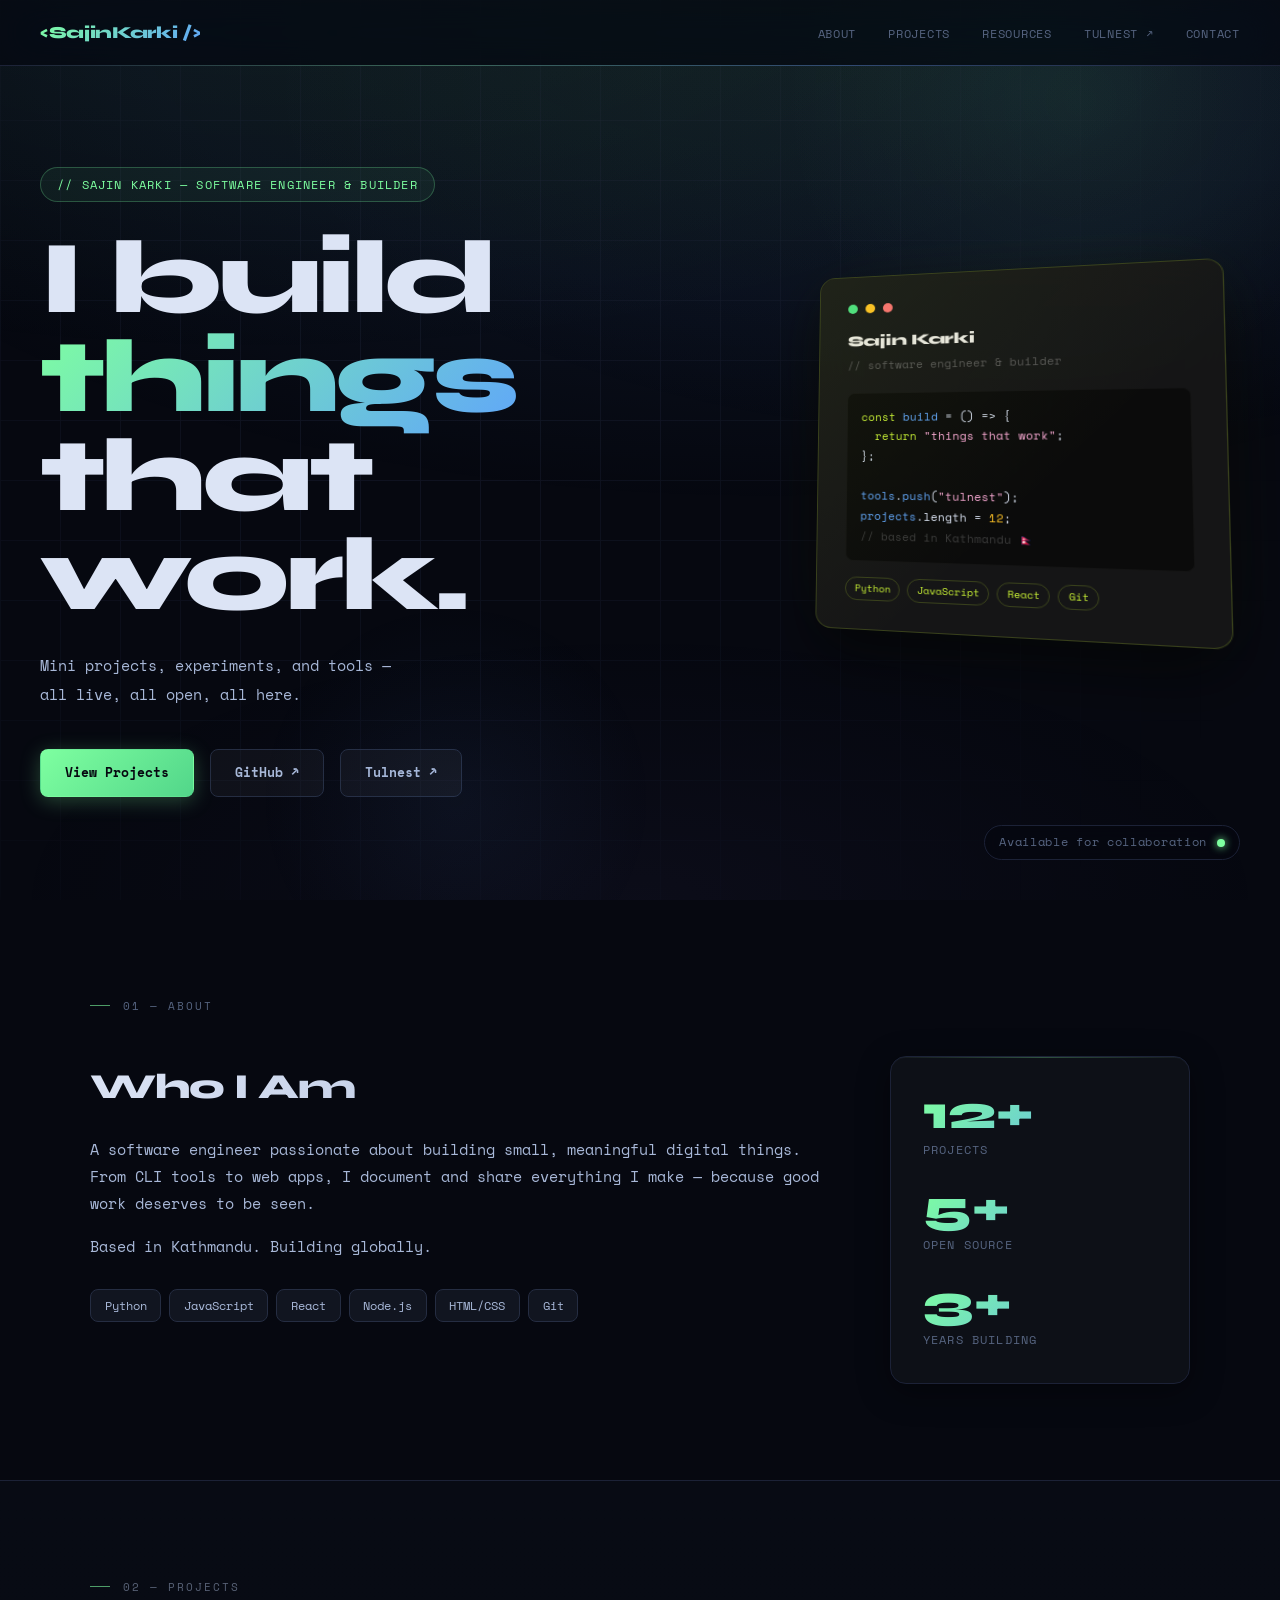
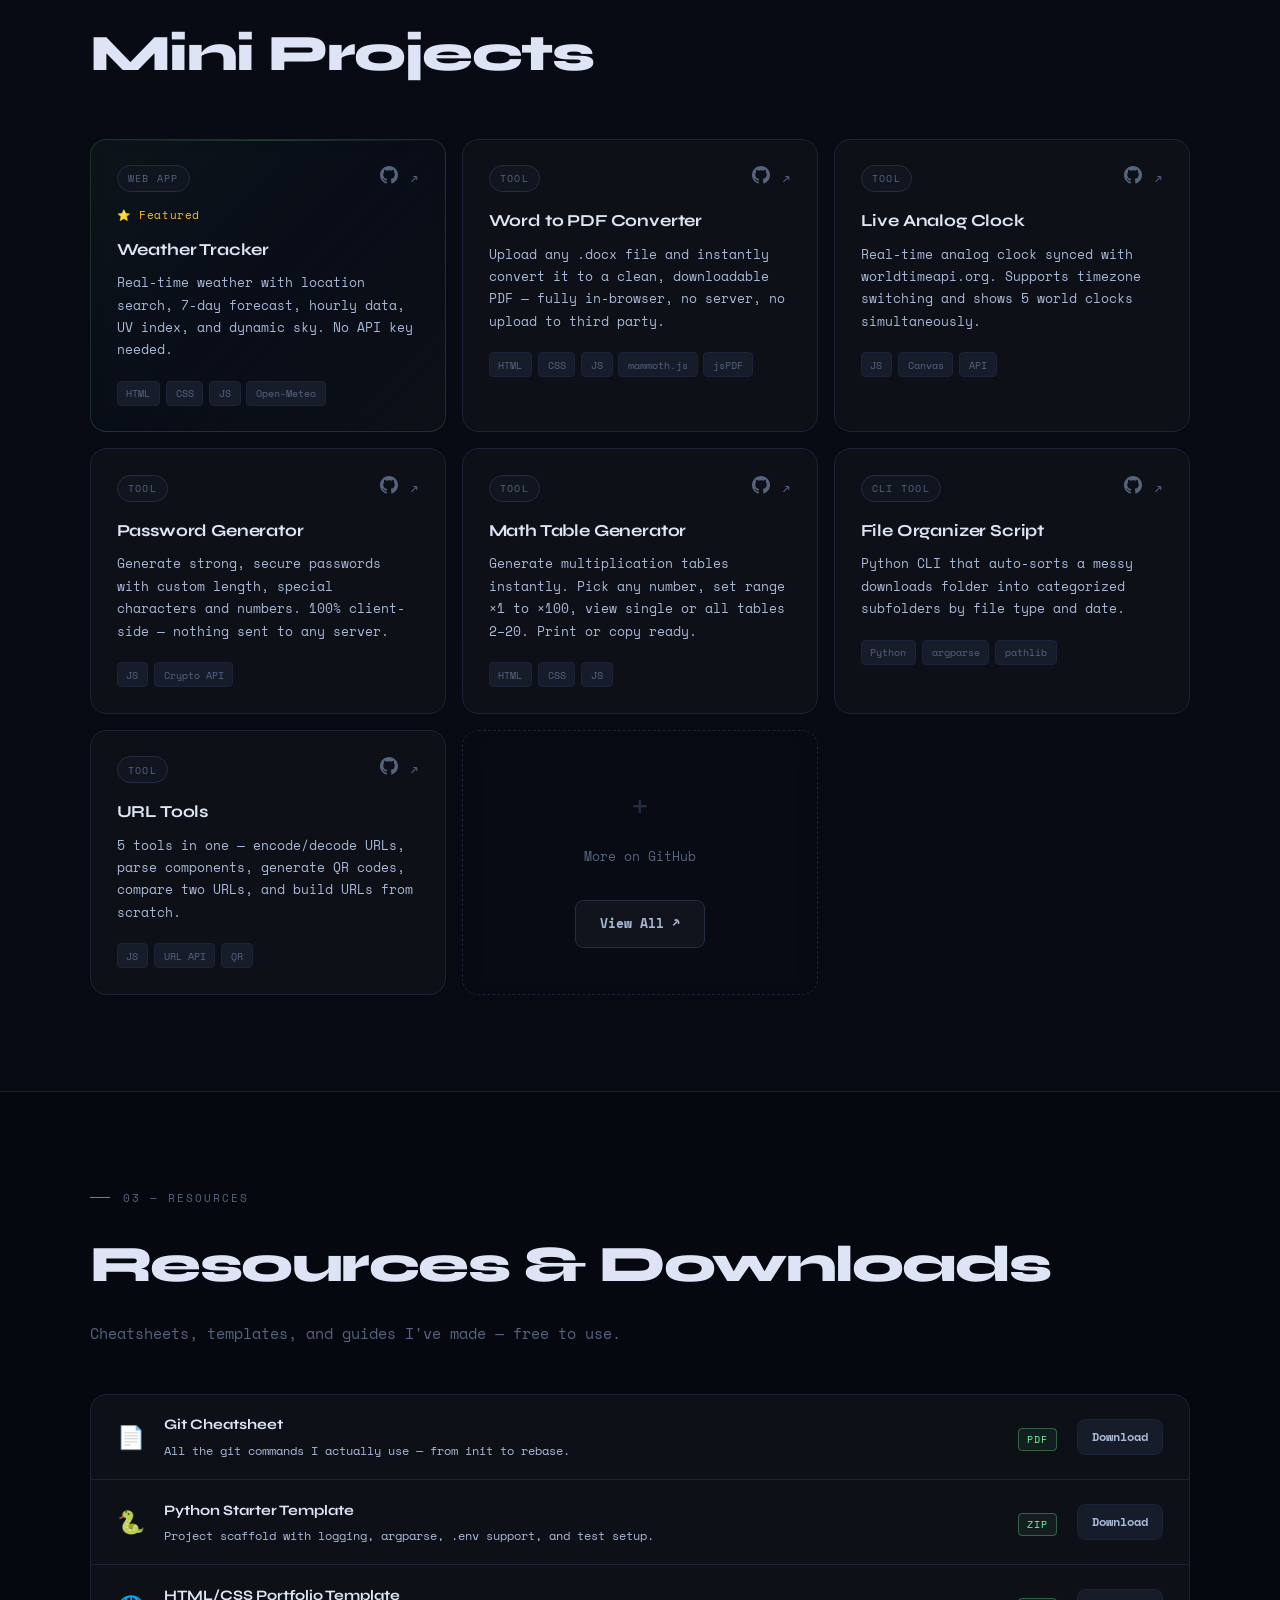
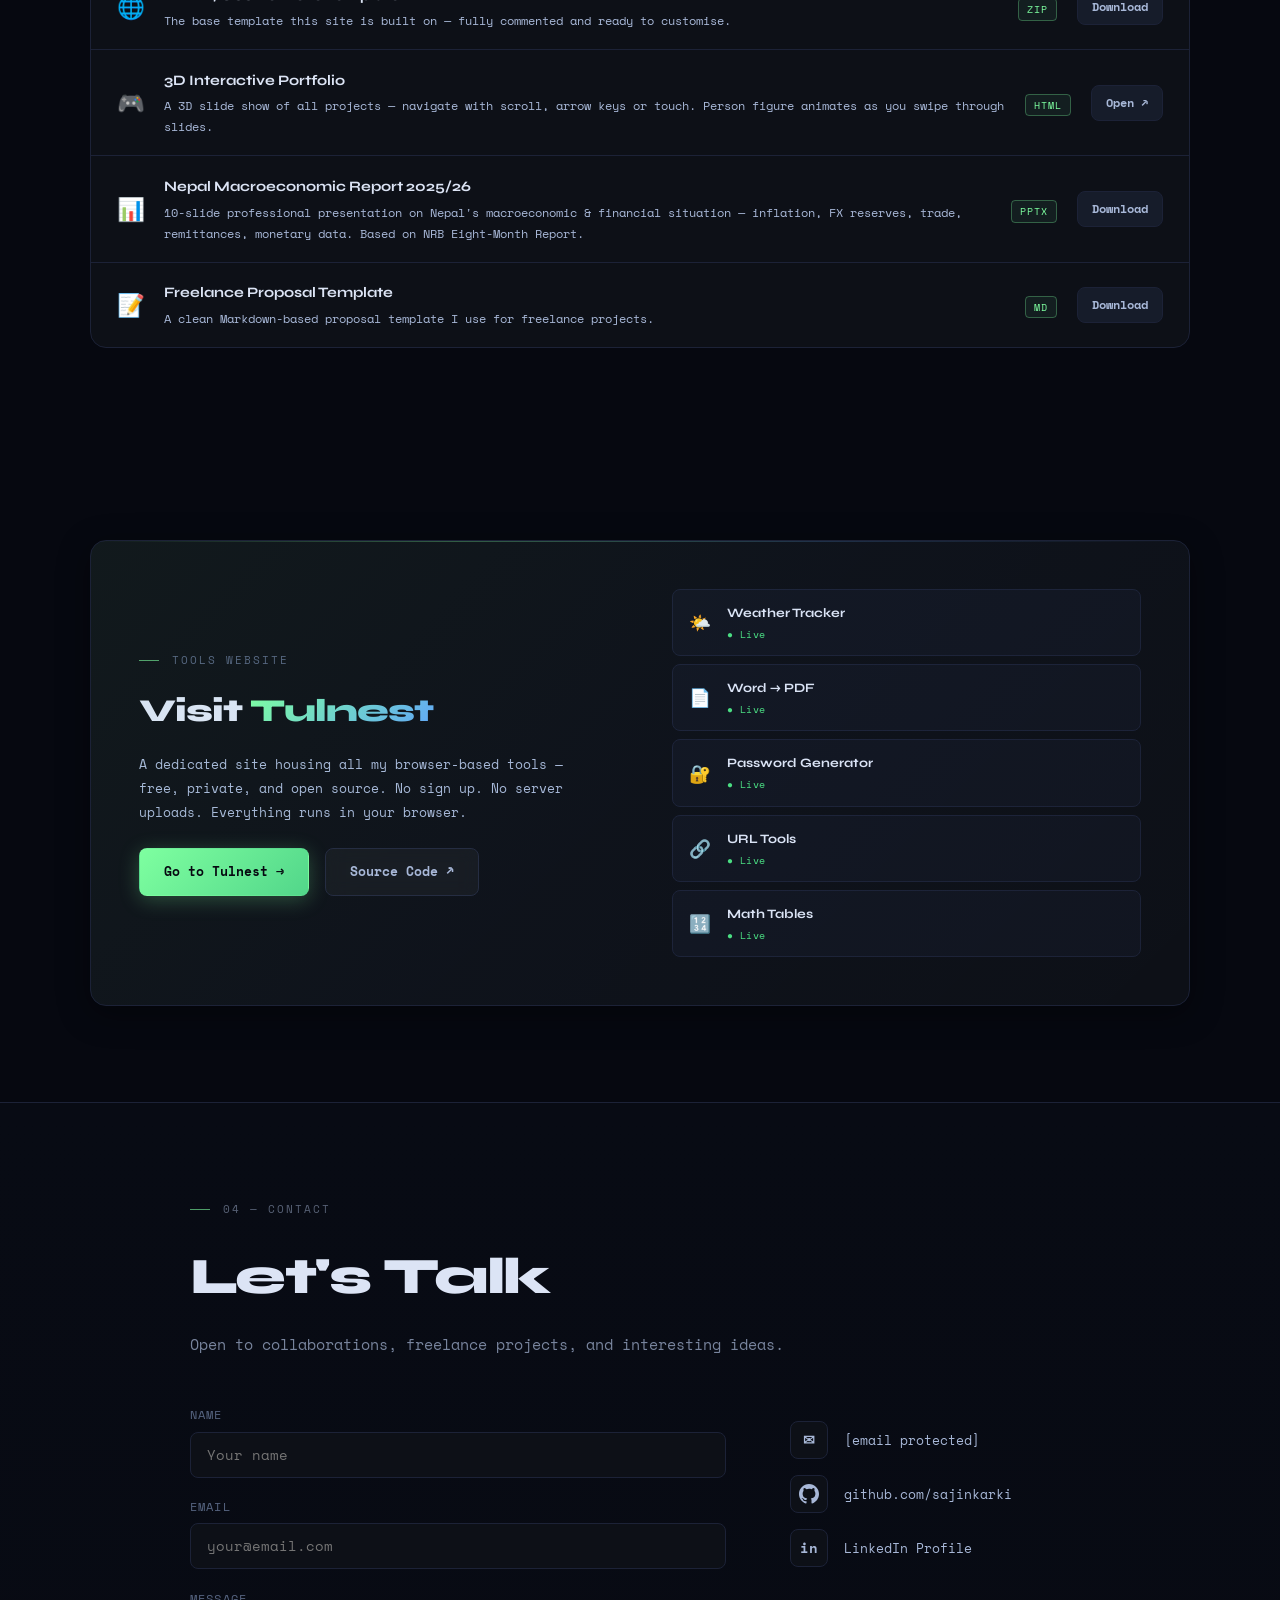
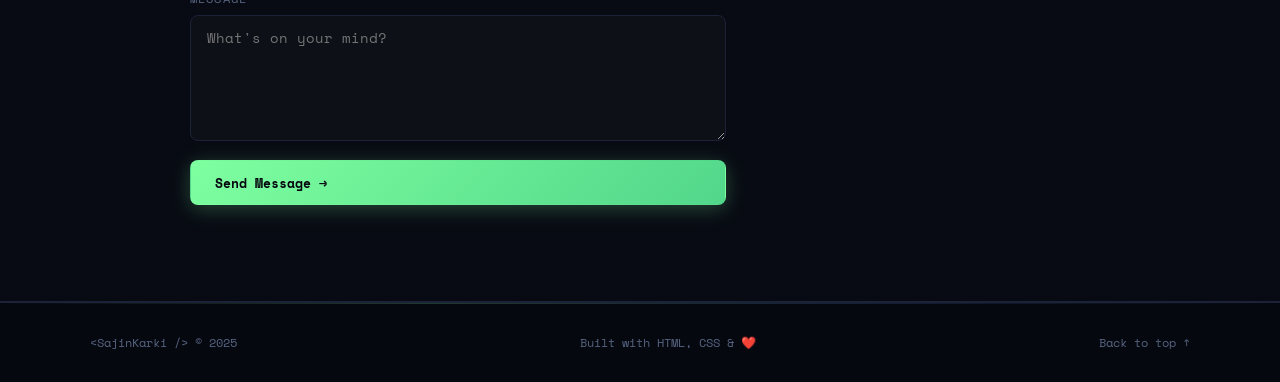
==== commit 22064dee: "Portfolio 3d and presentation added" ====
--- a/index.html
+++ b/index.html
@@ -104,7 +104,7 @@
             <div class="card-3d-dot dot-r"></div>
           </div>
           <div class="card-3d-title">Sajin Karki</div>
-          <div class="card-3d-sub">// Thinker & builder</div>
+          <div class="card-3d-sub">// software engineer & builder</div>
           <div class="card-3d-code">
             <span class="cl"><span class="kw">const</span> <span class="fn">build</span> = () => {</span>
             <span class="cl">&nbsp;&nbsp;<span class="kw">return</span> <span class="str">"things that work"</span>;</span>
@@ -125,7 +125,7 @@
     </div>
 
     <div class="hero-content">
-      <span class="hero-tag">// Sajin Karki — Thinker & builder</span>
+      <span class="hero-tag">// Sajin Karki — software engineer & builder</span>
       <h1 class="hero-title">
         I build<br/>
         <span class="accent">things</span><br/>
@@ -153,7 +153,7 @@
       <div class="about-grid">
         <div class="about-text">
           <h2>Who I Am</h2>
-          <p>A Thinker passionate about building small, meaningful digital things. From CLI tools to web apps, I document and share everything I make — because good work deserves to be seen.</p>
+          <p>A software engineer passionate about building small, meaningful digital things. From CLI tools to web apps, I document and share everything I make — because good work deserves to be seen.</p>
           <p>Based in Kathmandu. Building globally.</p>
           <div class="stack-tags">
             <span>Python</span><span>JavaScript</span><span>React</span>
@@ -303,6 +303,18 @@
           <div class="resource-info"><h4>HTML/CSS Portfolio Template</h4><p>The base template this site is built on — fully commented and ready to customise.</p></div>
           <div class="resource-meta"><span class="badge">ZIP</span></div>
           <a href="resources/portfolio-template.zip" class="btn btn-sm" download>Download</a>
+        </div>
+        <div class="resource-row">
+          <div class="resource-icon">🎮</div>
+          <div class="resource-info"><h4>3D Interactive Portfolio</h4><p>A 3D slide show of all projects — navigate with scroll, arrow keys or touch. Person figure animates as you swipe through slides.</p></div>
+          <div class="resource-meta"><span class="badge">HTML</span></div>
+          <a href="3d-portfolio.html" class="btn btn-sm" target="_blank">Open ↗</a>
+        </div>
+        <div class="resource-row">
+          <div class="resource-icon">📊</div>
+          <div class="resource-info"><h4>Nepal Macroeconomic Report 2025/26</h4><p>10-slide professional presentation on Nepal's macroeconomic & financial situation — inflation, FX reserves, trade, remittances, monetary data. Based on NRB Eight-Month Report.</p></div>
+          <div class="resource-meta"><span class="badge">PPTX</span></div>
+          <a href="resources/NRB_Nepal_Macroeconomic_2025_26.pptx" class="btn btn-sm" download>Download</a>
         </div>
         <div class="resource-row">
           <div class="resource-icon">📝</div>
